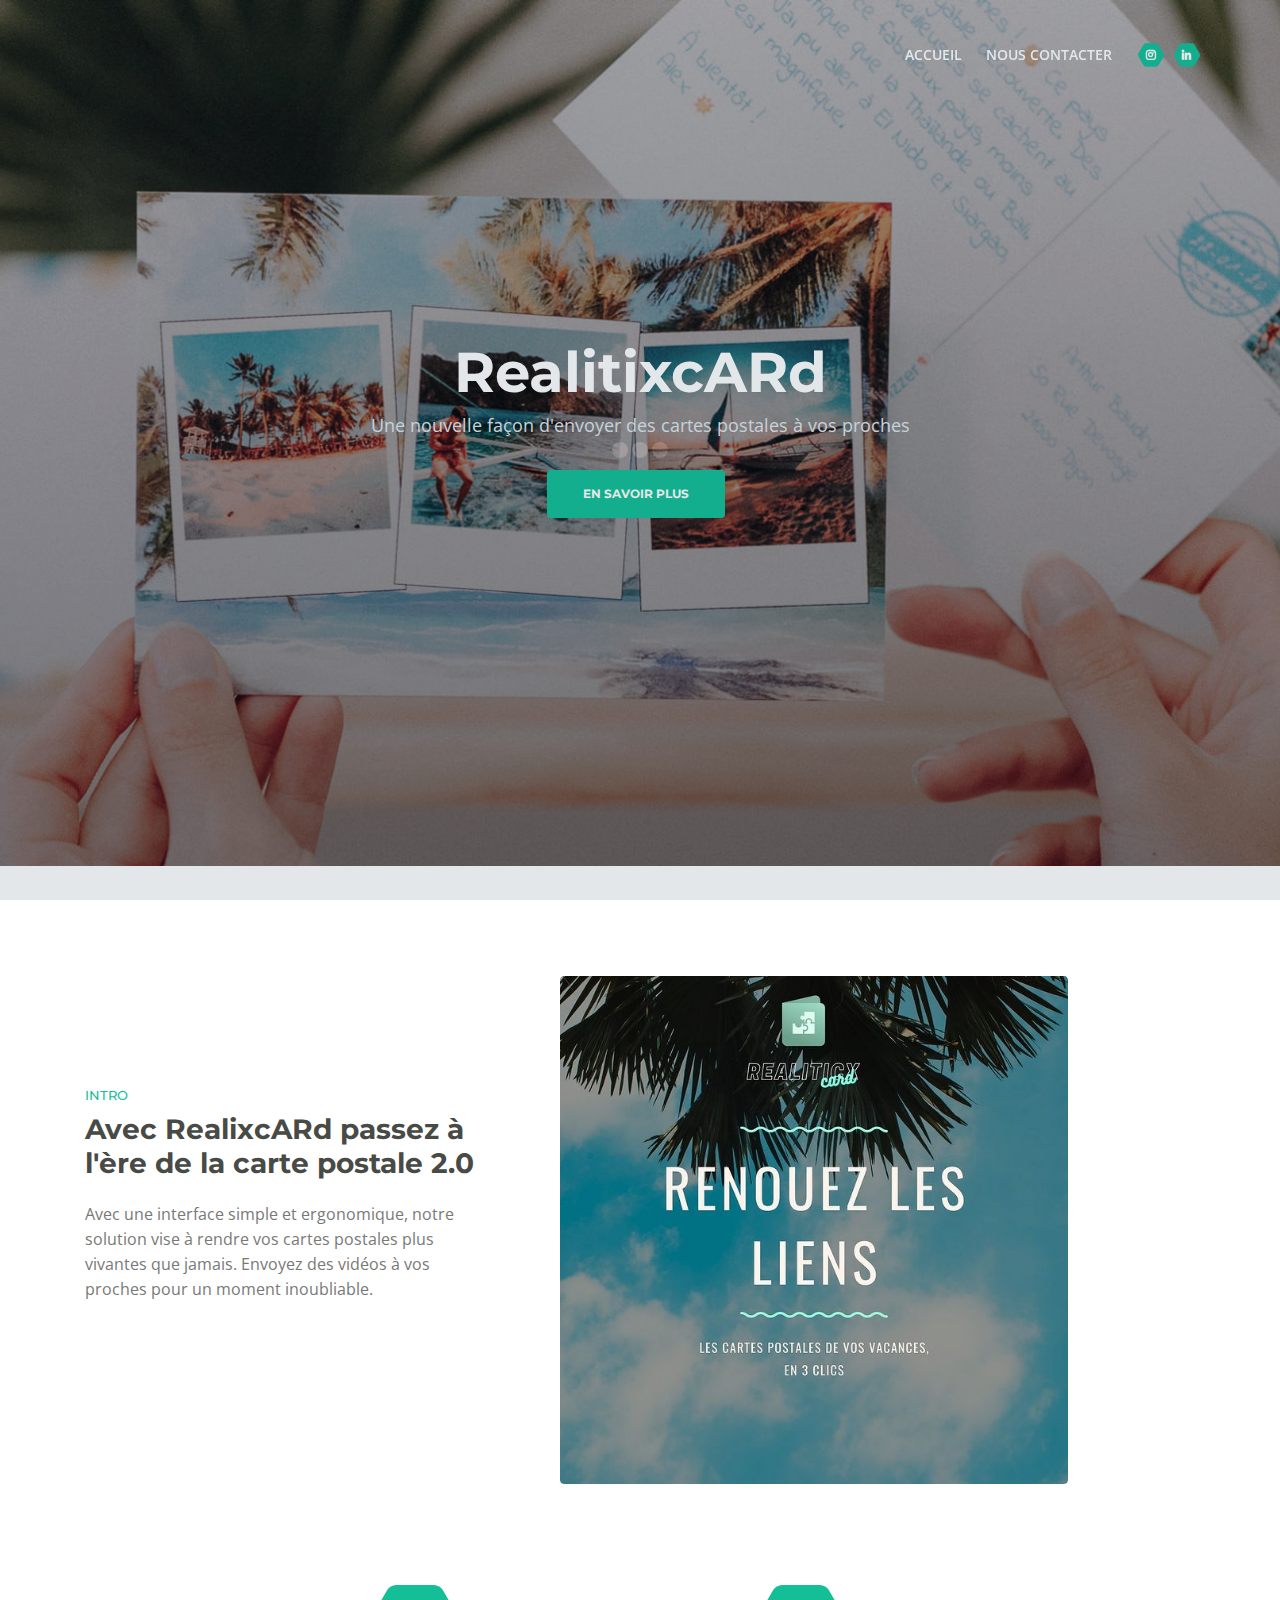
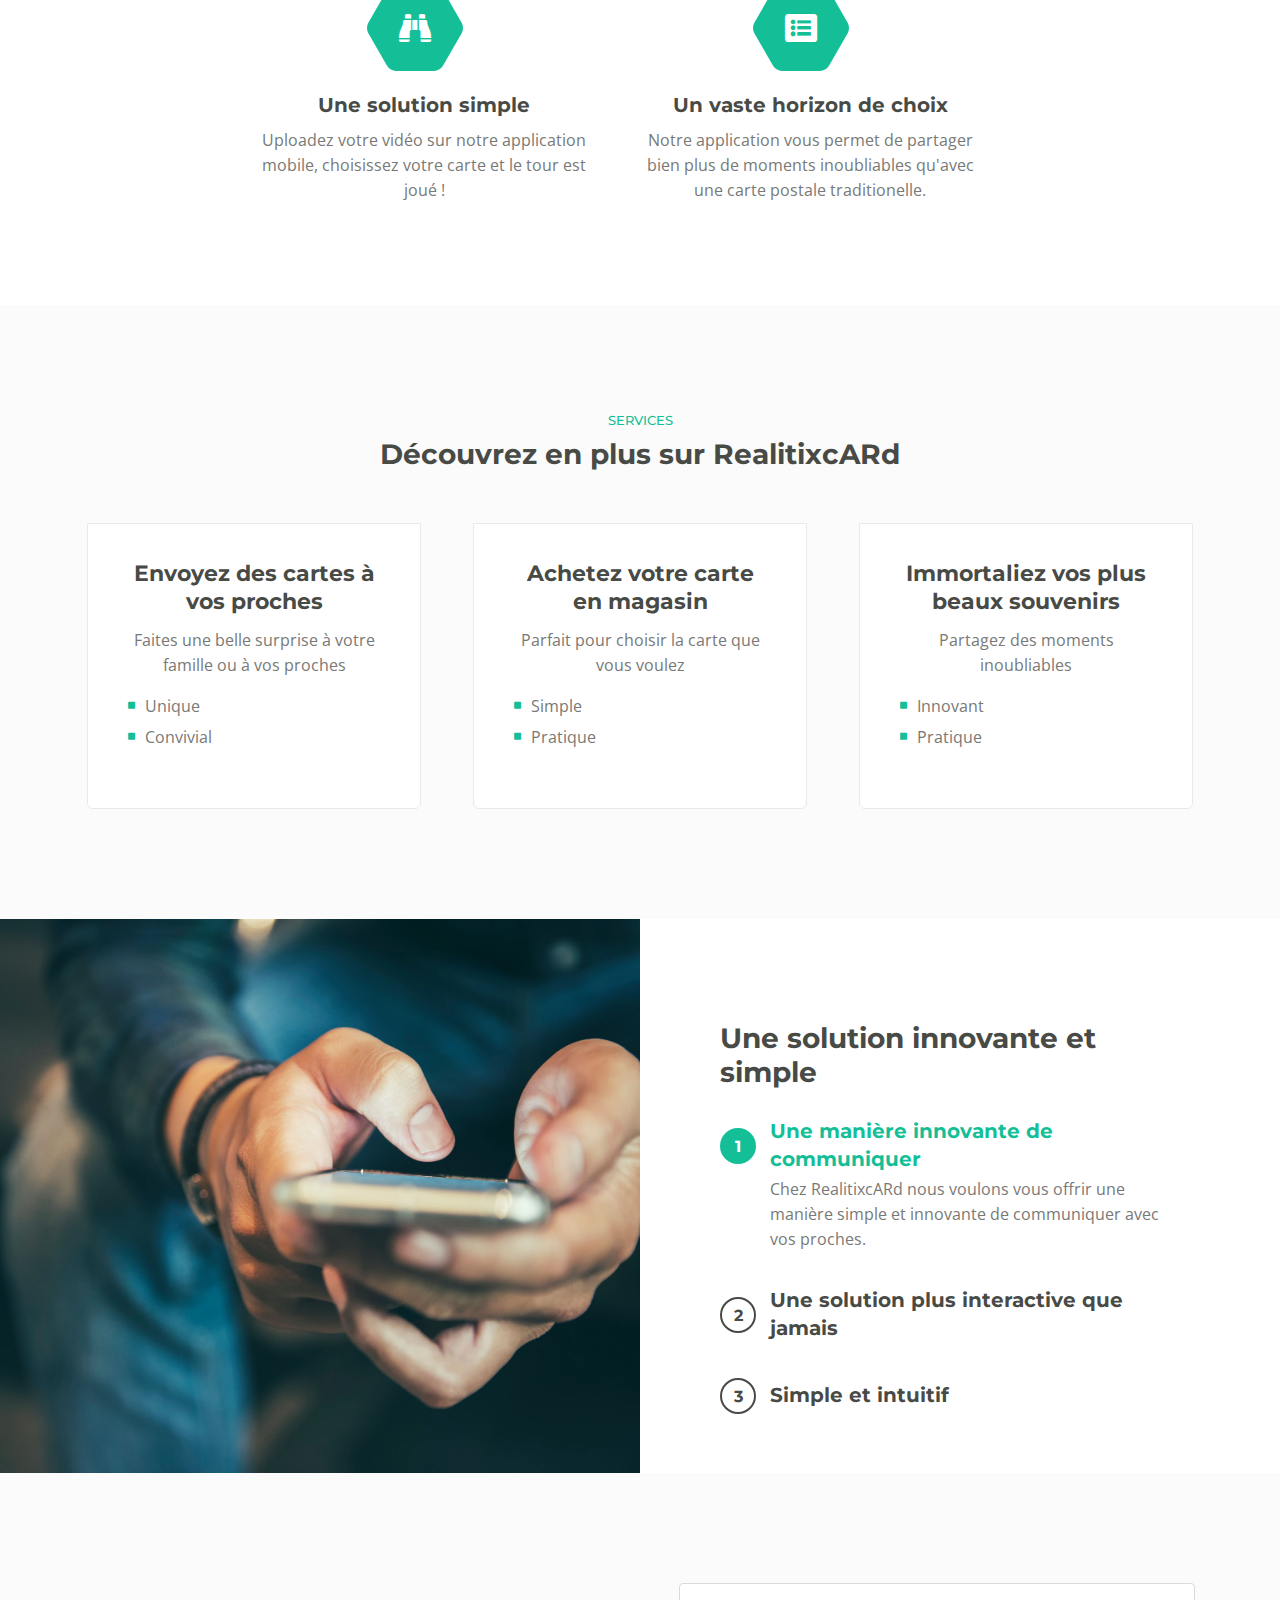
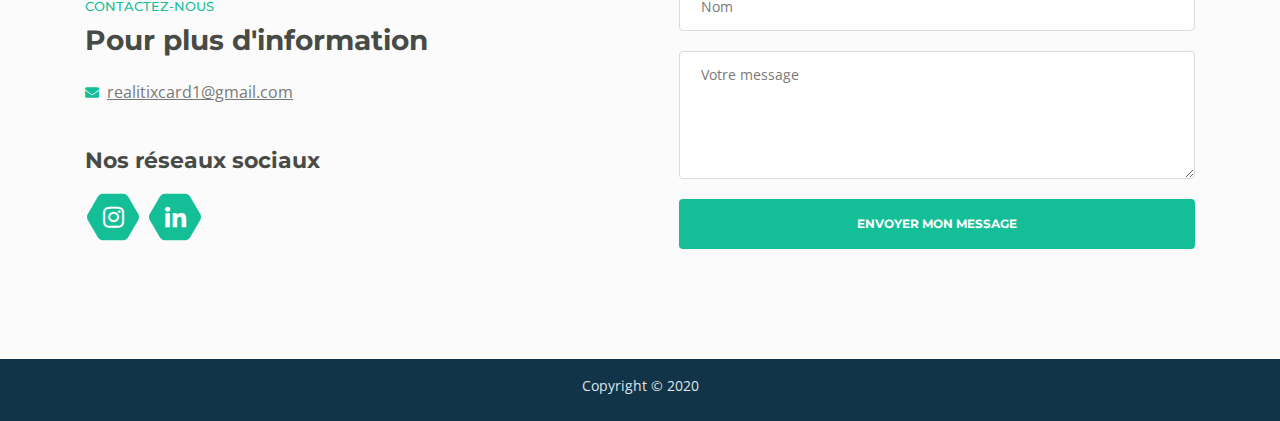
==== index.html @ 3ce449e4 "Clean code" ====
<!DOCTYPE html>
<html lang="en">
<head>
    <meta charset="utf-8">
    <meta name="viewport" content="width=device-width, initial-scale=1, shrink-to-fit=no">
    
    <!-- SEO Meta Tags -->
    <meta name="description" content="Aria is a business focused HTML landing page template built with Bootstrap to help you create lead generation websites for companies and their services.">
    <meta name="author" content="Inovatik">

    <!-- OG Meta Tags to improve the way the post looks when you share the page on LinkedIn, Facebook, Google+ -->
	<meta property="og:site_name" content="Realitixcard" /> <!-- website name -->
	<meta property="og:site" content="" /> <!-- website link -->
	<meta property="og:title" content="Landing Page Realitixcard"/> <!-- title shown in the actual shared post -->
	<meta property="og:description" content="Landing Page de l'application Realitixcard" /> <!-- description shown in the actual shared post -->
	<meta property="og:image" content="images/favicon.png" /> <!-- image link, make sure it's jpg -->
	<meta property="og:url" content="" /> <!-- where do you want your post to link to -->
	<meta property="og:type" content="article" />

    <!-- Website Title -->
    <title>Landing Page RealitixcARd</title>
    
    <!-- Styles -->
    <link href="https://fonts.googleapis.com/css?family=Montserrat:500,700&display=swap&subset=latin-ext" rel="stylesheet">
    <link href="https://fonts.googleapis.com/css?family=Open+Sans:400,400i,600&display=swap&subset=latin-ext" rel="stylesheet">
    <link href="css/bootstrap.css" rel="stylesheet">
    <link href="css/fontawesome-all.css" rel="stylesheet">
    <link href="css/swiper.css" rel="stylesheet">
	<link href="css/magnific-popup.css" rel="stylesheet">
	<link href="css/styles.css" rel="stylesheet">
	
	<!-- Favicon  -->
    <link rel="icon" href="images/favicon.png">
</head>
<body data-spy="scroll" data-target=".fixed-top">
    
    <!-- Preloader -->
	<div class="spinner-wrapper">
        <div class="spinner">
            <div class="bounce1"></div>
            <div class="bounce2"></div>
            <div class="bounce3"></div>
        </div>
    </div>
    <!-- end of preloader -->
    

    <!-- Navbar -->
    <nav class="navbar navbar-expand-md navbar-dark navbar-custom fixed-top">
        <!-- Text Logo - Use this if you don't have a graphic logo -->
        <!-- <a class="navbar-brand logo-text page-scroll" href="index.html">Aria</a> -->

        <!-- Image Logo -->
        <a class="navbar-brand logo-image" href="index.html"><img src="images/logo.svg" alt="alternative"></a>
        
        <!-- Mobile Menu Toggle Button -->
        <button class="navbar-toggler" type="button" data-toggle="collapse" data-target="#navbarsExampleDefault" aria-controls="navbarsExampleDefault" aria-expanded="false" aria-label="Toggle navigation">
            <span class="navbar-toggler-awesome fas fa-bars"></span>
            <span class="navbar-toggler-awesome fas fa-times"></span>
        </button>
        <!-- end of mobile menu toggle button -->

        <div class="collapse navbar-collapse" id="navbarsExampleDefault">
            <ul class="navbar-nav ml-auto">
                <li class="nav-item">
                    <a class="nav-link page-scroll" href="#header">ACCUEIL</a>
                </li>

                <!-- end of dropdown menu -->

                <li class="nav-item">
                    <a class="nav-link page-scroll" href="#contact">NOUS CONTACTER</a>
                </li>
            </ul>
            <span class="nav-item social-icons">
                <span class="fa-stack">
                            <a href="https://www.instagram.com/realitixcard2022/">
                                <span class="hexagon"></span>
                                <i class="fab fa-instagram fa-stack-1x"></i>
                            </a>
                        </span>
                        <span class="fa-stack">
                            <a href="https://www.linkedin.com/company/realitixcards/">
                                <span class="hexagon"></span>
                                <i class="fab fa-linkedin-in fa-stack-1x"></i>
                            </a>
                        </span>
            </span>
        </div>
    </nav> <!-- end of navbar -->
    <!-- end of navbar -->


    <!-- Header -->
    <header id="header" class="header">
        <div class="header-content">
            <div class="container">
                <div class="row">
                    <div class="col-lg-12">
                        <div class="text-container">
                            <h1>RealitixcARd <span id="js-rotating"></span></h1>
                            <p class="p-heading p-large">Une nouvelle façon d'envoyer des cartes postales à vos proches</p>
                            <a class="btn-solid-lg page-scroll" href="#intro">EN SAVOIR PLUS</a>
                        </div>
                    </div> <!-- end of col -->
                </div> <!-- end of row -->
            </div> <!-- end of container -->
        </div> <!-- end of header-content -->
    </header> <!-- end of header -->
    <!-- end of header -->


    <!-- Intro -->
    <div id="intro" class="basic-1">
        <div class="container">
            <div class="row">
                <div class="col-lg-5">
                    <div class="text-container" style="margin-top: 6.875rem;">
                        <div class="section-title">INTRO</div>
                        <h2>Avec RealixcARd passez à l'ère de la carte postale 2.0</h2>
                        <p>Avec une interface simple et ergonomique, notre solution vise à rendre vos cartes postales plus vivantes que jamais. Envoyez des vidéos à vos proches pour un moment inoubliable.</p>
                    </div> <!-- end of text-container -->
                </div> <!-- end of col -->
                <div class="col-lg-7">
                    <div class="image-container" style="width:80%">
                        <img class="img-fluid" src="images/intro-office.jpg"  alt="alternative">
                    </div> <!-- end of image-container -->
                </div> <!-- end of col -->
            </div> <!-- end of row -->
        </div> <!-- end of container -->
    </div> <!-- end of basic-1 -->
    <!-- end of intro -->


    <!-- Description -->
    <div class="cards-1">
        <div class="container">
            <div class="row">
                <div class="col-lg-12">
                    
                    <!-- Card -->
                    <div class="card">
                        <span class="fa-stack">
                            <span class="hexagon"></span>
                            <i class="fas fa-binoculars fa-stack-1x"></i>
                        </span>
                        <div class="card-body">
                            <h4 class="card-title">Une solution simple</h4>
                            <p>Uploadez votre vidéo sur notre application mobile, choisissez votre carte et le tour est joué !</p>
                        </div>
                    </div>
                    <!-- end of card -->

                    <!-- Card -->
                    <div class="card">
                        <span class="fa-stack">
                            <span class="hexagon"></span>
                            <i class="fas fa-list-alt fa-stack-1x"></i>
                        </span>
                        <div class="card-body">
                            <h4 class="card-title">Un vaste horizon de choix</h4>
                            <p>Notre application vous permet de partager bien plus de moments inoubliables qu'avec une carte postale traditionelle.</p>
                        </div>
                    </div>
                    <!-- end of card -->

                    <!-- Card -->
                  <!-- <div class="card">
                        <span class="fa-stack">
                            <span class="hexagon"></span>
                            <i class="fas fa-chart-pie fa-stack-1x"></i>
                        </span>
                        <div class="card-body">
                            <h4 class="card-title">Execution & Evaluation</h4>
                            <p>In this phase you will focus on executing the actions plan and evaluating the results after each marketing campaign</p>
                        </div>
                    </div> -->
                    <!-- end of card -->

                </div> <!-- end of col -->
            </div> <!-- end of row -->
        </div> <!-- end of container -->
    </div> <!-- end of cards-1 -->
    <!-- end of description -->


    <!-- Services -->
    <div id="services" class="cards-2">
        <div class="container">
            <div class="row">
                <div class="col-lg-12">
                    <div class="section-title">SERVICES</div>
                    <h2>Découvrez en plus sur RealitixcARd</h2>
                </div> <!-- end of col -->
            </div> <!-- end of row -->
            <div class="row">
                <div class="col-lg-12">
                    
                    <!-- Card -->
                    <div class="card">
                        <div class="card-image">
                            <!--<img class="img-fluid" src="images/services-1.jpg" alt="alternative">-->
                        </div>
                        <div class="card-body">
                            <h3 class="card-title">Envoyez des cartes à vos proches</h3>
                            <p>Faites une belle surprise à votre famille ou à vos proches</p>
                            <ul class="list-unstyled li-space-lg">
                                <li class="media">
                                    <i class="fas fa-square"></i>
                                    <div class="media-body">Unique</div>
                                </li>
                                <li class="media">
                                    <i class="fas fa-square"></i>
                                    <div class="media-body">Convivial</div>
                                </li>
                            </ul>
                        </div>

                    </div>
                    <!-- end of card -->

                    <!-- Card -->
                    <div class="card">
                        <div class="card-image">
                            <!--<img class="img-fluid" src="images/services-2.jpg" alt="alternative">-->
                        </div>
                        <div class="card-body">
                            <h3 class="card-title">Achetez votre carte en magasin</h3>
                            <p>Parfait pour choisir la carte que vous voulez</p>
                            <ul class="list-unstyled li-space-lg">
                                <li class="media">
                                    <i class="fas fa-square"></i>
                                    <div class="media-body">Simple</div>
                                </li>
                                <li class="media">
                                    <i class="fas fa-square"></i>
                                    <div class="media-body">Pratique</div>
                                </li>
                            </ul>
                        </div>

                    </div>
                    <!-- end of card -->
                     <!-- Card -->
                    <div class="card">
                        <div class="card-image">
                            <!--<img class="img-fluid" src="images/services-2.jpg" alt="alternative">-->
                        </div>
                        <div class="card-body">
                            <h3 class="card-title">Immortaliez vos plus beaux souvenirs</h3>
                            <p>Partagez des moments inoubliables</p>
                            <ul class="list-unstyled li-space-lg">
                                <li class="media">
                                    <i class="fas fa-square"></i>
                                    <div class="media-body">Innovant</div>
                                </li>
                                <li class="media">
                                    <i class="fas fa-square"></i>
                                    <div class="media-body">Pratique</div>
                                </li>
                            </ul>
                        </div>

                    </div>
                    <!-- end of card -->

                </div> <!-- end of col -->
            </div> <!-- end of row -->
        </div> <!-- end of container -->
    </div> <!-- end of cards-2 -->
    <!-- end of services -->
    

    <!-- Details 1 -->
	<div id="details" class="accordion">
		<div class="area-1">
		</div><!-- end of area-1 on same line and no space between comments to eliminate margin white space --><div class="area-2">
            
            <!-- Accordion -->
            <div class="accordion-container" id="accordionOne">
                <h2>Une solution innovante et simple</h2>
                <div class="item">
                    <div id="headingOne">
                        <span data-toggle="collapse" data-target="#collapseOne" aria-expanded="true" aria-controls="collapseOne" role="button">
                            <span class="circle-numbering">1</span><span class="accordion-title">Une manière innovante de communiquer</span>
                        </span>
                    </div>
                    <div id="collapseOne" class="collapse show" aria-labelledby="headingOne" data-parent="#accordionOne">
                        <div class="accordion-body">
                            Chez RealitixcARd nous voulons vous offrir une manière simple et innovante de communiquer avec vos proches.
                        </div>
                    </div>
                </div> <!-- end of item -->
            
                <div class="item">
                    <div id="headingTwo">
                        <span class="collapsed" data-toggle="collapse" data-target="#collapseTwo" aria-expanded="false" aria-controls="collapseTwo" role="button">
                            <span class="circle-numbering">2</span><span class="accordion-title">Une solution plus interactive que jamais</span>
                        </span>
                    </div>
                    <div id="collapseTwo" class="collapse" aria-labelledby="headingTwo" data-parent="#accordionOne">
                        <div class="accordion-body">
                            Grâce au format vidéo, nos carte vous permettent de personnaliser vos cartes postales d'une manière nouvelle et amusante.
                        </div>
                    </div>
                </div> <!-- end of item -->
            
                <div class="item">
                    <div id="headingThree">
                        <span class="collapsed" data-toggle="collapse" data-target="#collapseThree" aria-expanded="false" aria-controls="collapseThree" role="button">
                            <span class="circle-numbering">3</span><span class="accordion-title">Simple et intuitif</span>
                        </span>
                    </div>
                    <div id="collapseThree" class="collapse" aria-labelledby="headingThree" data-parent="#accordionOne">
                        <div class="accordion-body">
                            Choisissez votre carte, enregistrez votre vidéo et le tour est joué !
                        </div>
                    </div>
                </div> <!-- end of item -->
            </div> <!-- end of accordion-container -->
            <!-- end of accordion -->

		</div> <!-- end of area-2 -->
    </div> <!-- end of accordion -->
    <!-- end of details 1 -->


    

    <!-- Contact -->
    <div id="contact" class="form-2">
        <div class="container">
            <div class="row">
                <div class="col-lg-6">
                    <div class="text-container">
                        <div class="section-title">CONTACTEZ-NOUS</div>
                        <h2>Pour plus d'information</h2>

                        <ul class="list-unstyled li-space-lg">
                            <li><i class="fas fa-envelope"></i><a href="mailto:office@aria.com">realitixcard1@gmail.com</a></li>
                        </ul>
                        <h3>Nos réseaux sociaux</h3>
                        <span class="fa-stack">
                            <a href="https://www.instagram.com/realitixcard2022/">
                                <span class="hexagon"></span>
                                <i class="fab fa-instagram fa-stack-1x"></i>
                            </a>
                        </span>
                        <span class="fa-stack">
                            <a href="https://www.linkedin.com/company/realitixcards/">
                                <span class="hexagon"></span>
                                <i class="fab fa-linkedin-in fa-stack-1x"></i>
                            </a>
                        </span>

                    </div> <!-- end of text-container -->
                </div> <!-- end of col -->
                <div class="col-lg-6">
                    
                    <!-- Contact Form -->
                    <form>
                        <div class="form-group">
                            <input type="text" class="form-control-input" id="cname" required>
                            <label class="label-control" for="cname">Nom</label>
                            <div class="help-block with-errors"></div>
                        </div>
                        <div class="form-group">
                            <textarea class="form-control-textarea" id="cmessage" required></textarea>
                            <label class="label-control" for="cmessage">Votre message</label>
                            <div class="help-block with-errors"></div>
                        </div>
                        <div class="form-group">
                            <button type="submit" onclick="location.href=&quot;mailto:realitixcard1@gmail.com?subject=Message depuis la landing page&body=&quot;+document.getElementById(&quot;cmessage&quot;).value;" class="form-control-submit-button">ENVOYER MON MESSAGE</button>
                        </div>
                        <div class="form-message">
                            <div id="cmsgSubmit" class="h3 text-center hidden"></div>
                        </div>
                        
                    </form>
                    <!-- end of contact form -->

                </div> <!-- end of col -->
            </div> <!-- end of row -->
        </div> <!-- end of container -->
    </div> <!-- end of form-2 -->
    <!-- end of contact -->


    <!-- Copyright -->
    <div class="copyright">
        <div class="container">
            <div class="row">
                <div class="col-lg-12">
                    <p class="p-small">Copyright © 2020 </p>
                </div> <!-- end of col -->
            </div> <!-- enf of row -->
        </div> <!-- end of container -->
    </div> <!-- end of copyright --> 
    <!-- end of copyright -->
    
    	
    <!-- Scripts -->
    <script src="js/jquery.min.js"></script> <!-- jQuery for Bootstrap's JavaScript plugins -->
    <script src="js/popper.min.js"></script> <!-- Popper tooltip library for Bootstrap -->
    <script src="js/bootstrap.min.js"></script> <!-- Bootstrap framework -->
    <script src="js/jquery.easing.min.js"></script> <!-- jQuery Easing for smooth scrolling between anchors -->
    <script src="js/swiper.min.js"></script> <!-- Swiper for image and text sliders -->
    <script src="js/jquery.magnific-popup.js"></script> <!-- Magnific Popup for lightboxes -->
    <script src="js/morphext.min.js"></script> <!-- Morphtext rotating text in the header -->
    <script src="js/isotope.pkgd.min.js"></script> <!-- Isotope for filter -->
    <script src="js/validator.min.js"></script> <!-- Validator.js - Bootstrap plugin that validates forms -->
    <script src="js/scripts.js"></script> <!-- Custom scripts -->
</body>
</html>
---- css/styles.css ----
/* Template: Aria - Business HTML Landing Page Template
   Author: Inovatik
   Created: Jul 2019
   Description: Master CSS file
*/

/*****************************************
Table Of Contents:

01. General Styles
02. Preloader
03. Navigation
04. Header
05. Intro
06. Description
07. Services
08. Details 1
09. Details 2
10. Testimonials
11. Call Me
12. Projects
13. Project Lightboxes
14. Team
15. About
16. Contact
17. Footer
18. Copyright
19. Back To Top Button
20. Extra Pages
21. Media Queries
******************************************/

/*****************************************
Colors:

- Backgrounds - light gray #fbfbfb
- Background - dark blue #153e52
- Backgrounds navbar, footer - dark gray #113448
- Buttons, bullets, icons - green #14bf98
- Headings text - black #484a46
- Body text - gray #787976
- Body text - light gray #dfe5ec
******************************************/


/******************************/
/*     01. General Styles     */
/******************************/
body,
html {
    width: 100%;
	height: 100%;
}

body, p {
	color: #787976; 
	font: 400 1rem/1.5625rem "Open Sans", sans-serif;
}

.p-large {
	font: 400 1.125rem/1.625rem "Open Sans", sans-serif;
}

.p-small {
	font: 400 0.875rem/1.375rem "Open Sans", sans-serif;
}

.p-heading {
	margin-bottom: 3.5rem;
	text-align: center;
}

.li-space-lg li {
	margin-bottom: 0.375rem;
}

.indent {
	padding-left: 1.25rem;
}

h1 {
	color: #484a46;
	font: 700 2.5rem/3rem "Montserrat", sans-serif;
}

h2 {
	color: #484a46;
	font: 700 1.75rem/2.125rem "Montserrat", sans-serif;
}

h3 {
	color: #484a46;
	font: 700 1.375rem/1.75rem "Montserrat", sans-serif;
}

h4 {
	color: #484a46;
	font: 700 1.25rem/1.625rem "Montserrat", sans-serif;
}

h5 {
	color: #484a46;
	font: 700 1.125rem/1.5rem "Montserrat", sans-serif;
}

h6 {
	color: #484a46;
	font: 700 1rem/1.375rem "Montserrat", sans-serif;
}

a {
	color: #787976;
	text-decoration: underline;
}

a:hover {
	color: #787976;
	text-decoration: underline;
}

a.green {
	color: #14bf98;
}

a.white,
.white {
	color: #dfe5ec;
}

.testimonial-text {
	font-style: italic;
}

.testimonial-author {
	font: 700 1rem/1.375rem "Montserrat", sans-serif;
}

strong {
	color: #484a46;
}

.section-title {
	color: #14bf98;
	font: 500 0.8125rem/1.125rem "Montserrat", sans-serif;
}

.btn-solid-reg {
	display: inline-block;
	padding: 1.1875rem 1.875rem 1.1875rem 1.875rem;
	border: 0.125rem solid #14bf98;
	border-radius: 0.25rem;
	background-color: #14bf98;
	color: #fff;
	font: 700 0.75rem/0 "Montserrat", sans-serif;
	text-decoration: none;
	transition: all 0.2s;
}

.btn-solid-reg:hover {
	background-color: transparent;
	color: #14bf98;
	text-decoration: none;
}

.btn-solid-lg {
	display: inline-block;
	padding: 1.375rem 2.125rem 1.375rem 2.125rem;
	border: 0.125rem solid #14bf98;
	border-radius: 0.25rem;
	background-color: #14bf98;
	color: #fff;
	font: 700 0.75rem/0 "Montserrat", sans-serif;
	text-decoration: none;
	transition: all 0.2s;
}


.btn-solid-lg:hover {
	background-color: transparent;
	color: #14bf98;
	text-decoration: none;
}

.btn-outline-reg {
	display: inline-block;
	padding: 1.1875rem 1.875rem 1.1875rem 1.875rem;
	border: 0.125rem solid #787976;
	border-radius: 0.25rem;
	background-color: transparent;
	color: #787976;
	font: 700 0.75rem/0 "Montserrat", sans-serif;
	text-decoration: none;
	transition: all 0.2s;
}

.btn-outline-reg:hover {
	background-color: #787976;
	color: #fff;
	text-decoration: none;
}

.btn-outline-lg {
	display: inline-block;
	padding: 1.375rem 2.125rem 1.375rem 2.125rem;
	border: 0.125rem solid #787976;
	border-radius: 0.25rem;
	background-color: transparent;
	color: #787976;
	font: 700 0.75rem/0 "Montserrat", sans-serif;
	text-decoration: none;
	transition: all 0.2s;
}

.btn-outline-lg:hover {
	background-color: #787976;
	color: #fff;
	text-decoration: none;
}

.btn-outline-sm {
	display: inline-block;
	padding: 1rem 1.625rem 0.9375rem 1.625rem;
	border: 0.125rem solid #787976;
	border-radius: 0.25rem;
	background-color: transparent;
	color: #787976;
	font: 700 0.75rem/0 "Montserrat", sans-serif;
	text-decoration: none;
	transition: all 0.2s;
}

.btn-outline-sm:hover {
	background-color: #787976;
	color: #fff;
	text-decoration: none;
}

.form-group {
	position: relative;
	margin-bottom: 1.25rem;
}

.form-group.has-error.has-danger {
	margin-bottom: 0.625rem;
}

.form-group.has-error.has-danger .help-block.with-errors ul {
	margin-top: 0.375rem;
}

.label-control {
	position: absolute;
	top: 0.8125rem;
	left: 1.375rem;
	color: #787976;
	opacity: 1;
	font: 400 0.875rem/1.375rem "Open Sans", sans-serif;
	cursor: text;
	transition: all 0.2s ease;
}

/* IE10+ hack to solve lower label text position compared to the rest of the browsers */
@media screen and (-ms-high-contrast: active), screen and (-ms-high-contrast: none) {  
	.label-control {
		top: 0.9375rem;
	}
}

.form-control-input:focus + .label-control,
.form-control-input.notEmpty + .label-control,
.form-control-textarea:focus + .label-control,
.form-control-textarea.notEmpty + .label-control {
	top: 0.125rem;
	opacity: 1;
	font-size: 0.75rem;
	font-weight: 500;
}

.form-control-input,
.form-control-select {
	display: block; /* needed for proper display of the label in Firefox, IE, Edge */
	width: 100%;
	padding-top: 1.25rem;
	padding-bottom: 0.25rem;
	padding-left: 1.3125rem;
	border: 1px solid #dadada;
	border-radius: 0.25rem;
	background-color: #fff;
	color: #787976;
	font: 400 0.875rem/1.375rem "Open Sans", sans-serif;
	transition: all 0.2s;
	-webkit-appearance: none; /* removes inner shadow on form inputs on ios safari */
}

.form-control-select {
	padding-top: 0.5rem;
	padding-bottom: 0.5rem;
	height: 3rem;
}

/* IE10+ hack to solve lower label text position compared to the rest of the browsers */
@media screen and (-ms-high-contrast: active), screen and (-ms-high-contrast: none) {  
	.form-control-input {
		padding-top: 1.25rem;
		padding-bottom: 0.75rem;
		line-height: 1.75rem;
	}

	.form-control-select {
		padding-top: 0.875rem;
		padding-bottom: 0.75rem;
		height: 3.125rem;
		line-height: 2.125rem;
	}
}

select {
    /* you should keep these first rules in place to maintain cross-browser behavior */
    -webkit-appearance: none;
	-moz-appearance: none;
	-ms-appearance: none;
    -o-appearance: none;
    appearance: none;
    background-image: url('../images/down-arrow.png');
    background-position: 96% 50%;
    background-repeat: no-repeat;
    outline: none;
}

select::-ms-expand {
    display: none; /* removes the ugly default down arrow on select form field in IE11 */
}

.form-control-textarea {
	display: block; /* used to eliminate a bottom gap difference between Chrome and IE/FF */
	width: 100%;
	height: 8rem; /* used instead of html rows to normalize height between Chrome and IE/FF */
	padding-top: 1.25rem;
	padding-left: 1.3125rem;
	border: 1px solid #dadada;
	border-radius: 0.25rem;
	background-color: #fff;
	color: #787976;
	font: 400 1rem/1.5625rem "Open Sans", sans-serif;
	transition: all 0.2s;
}

.form-control-input:focus,
.form-control-select:focus,
.form-control-textarea:focus {
	border: 1px solid #a1a1a1;
	outline: none; /* Removes blue border on focus */
}

.form-control-input:hover,
.form-control-select:hover,
.form-control-textarea:hover {
	border: 1px solid #a1a1a1;
}

.checkbox {
	font: 400 0.875rem/1.375rem "Open Sans", sans-serif;
}

input[type='checkbox'] {
	vertical-align: -15%;
	margin-right: 0.375rem;
}

/* IE10+ hack to raise checkbox field position compared to the rest of the browsers */
@media screen and (-ms-high-contrast: active), screen and (-ms-high-contrast: none) {  
	input[type='checkbox'] {
		vertical-align: -9%;
	}
}

.form-control-submit-button {
	display: inline-block;
	width: 100%;
	height: 3.125rem;
	border: 0.125rem solid #14bf98;
	border-radius: 0.25rem;
	background-color: #14bf98;
	color: #fff;
	font: 700 0.75rem/1.75rem "Montserrat", sans-serif;
	cursor: pointer;
	transition: all 0.2s;
}

.form-control-submit-button:hover {
	background-color: transparent;
	color: #14bf98;
}

/* Form Success And Error Message Formatting */
#lmsgSubmit.h3.text-center.tada.animated,
#cmsgSubmit.h3.text-center.tada.animated,
#pmsgSubmit.h3.text-center.tada.animated,
#lmsgSubmit.h3.text-center,
#cmsgSubmit.h3.text-center,
#pmsgSubmit.h3.text-center {
	display: block;
	margin-bottom: 0;
	color: #b93636;
	font: 400 1.125rem/1rem "Open Sans", sans-serif;
}

.help-block.with-errors .list-unstyled {
	color: #787976;
	font-size: 0.75rem;
	line-height: 1.125rem;
	text-align: left;
}

.help-block.with-errors ul {
	margin-bottom: 0;
}
/* end of form success and error message formatting */

/* Form Success And Error Message Animation - Animate.css */
@-webkit-keyframes tada {
	from {
		-webkit-transform: scale3d(1, 1, 1);
		-ms-transform: scale3d(1, 1, 1);
		transform: scale3d(1, 1, 1);
	}
	10%, 20% {
		-webkit-transform: scale3d(.9, .9, .9) rotate3d(0, 0, 1, -3deg);
		-ms-transform: scale3d(.9, .9, .9) rotate3d(0, 0, 1, -3deg);
		transform: scale3d(.9, .9, .9) rotate3d(0, 0, 1, -3deg);
	}
	30%, 50%, 70%, 90% {
		-webkit-transform: scale3d(1.1, 1.1, 1.1) rotate3d(0, 0, 1, 3deg);
		-ms-transform: scale3d(1.1, 1.1, 1.1) rotate3d(0, 0, 1, 3deg);
		transform: scale3d(1.1, 1.1, 1.1) rotate3d(0, 0, 1, 3deg);
	}
	40%, 60%, 80% {
		-webkit-transform: scale3d(1.1, 1.1, 1.1) rotate3d(0, 0, 1, -3deg);
		-ms-transform: scale3d(1.1, 1.1, 1.1) rotate3d(0, 0, 1, -3deg);
		transform: scale3d(1.1, 1.1, 1.1) rotate3d(0, 0, 1, -3deg);
	}
	to {
		-webkit-transform: scale3d(1, 1, 1);
		-ms-transform: scale3d(1, 1, 1);
		transform: scale3d(1, 1, 1);
	}
}

@keyframes tada {
	from {
		-webkit-transform: scale3d(1, 1, 1);
		-ms-transform: scale3d(1, 1, 1);
		transform: scale3d(1, 1, 1);
	}
	10%, 20% {
		-webkit-transform: scale3d(.9, .9, .9) rotate3d(0, 0, 1, -3deg);
		-ms-transform: scale3d(.9, .9, .9) rotate3d(0, 0, 1, -3deg);
		transform: scale3d(.9, .9, .9) rotate3d(0, 0, 1, -3deg);
	}
	30%, 50%, 70%, 90% {
		-webkit-transform: scale3d(1.1, 1.1, 1.1) rotate3d(0, 0, 1, 3deg);
		-ms-transform: scale3d(1.1, 1.1, 1.1) rotate3d(0, 0, 1, 3deg);
		transform: scale3d(1.1, 1.1, 1.1) rotate3d(0, 0, 1, 3deg);
	}
	40%, 60%, 80% {
		-webkit-transform: scale3d(1.1, 1.1, 1.1) rotate3d(0, 0, 1, -3deg);
		-ms-transform: scale3d(1.1, 1.1, 1.1) rotate3d(0, 0, 1, -3deg);
		transform: scale3d(1.1, 1.1, 1.1) rotate3d(0, 0, 1, -3deg);
	}
	to {
		-webkit-transform: scale3d(1, 1, 1);
		-ms-transform: scale3d(1, 1, 1);
		transform: scale3d(1, 1, 1);
	}
}

.tada {
	-webkit-animation-name: tada;
	animation-name: tada;
}

.animated {
	-webkit-animation-duration: 1s;
	animation-duration: 1s;
	-webkit-animation-fill-mode: both;
	animation-fill-mode: both;
}
/* end of form success and error message animation - Animate.css */

/* Fade-move Animation For Lightbox - Magnific Popup */
/* at start */
.my-mfp-slide-bottom .zoom-anim-dialog {
	opacity: 0;
	transition: all 0.2s ease-out;
	-webkit-transform: translateY(-1.25rem) perspective(37.5rem) rotateX(10deg);
	-ms-transform: translateY(-1.25rem) perspective(37.5rem) rotateX(10deg);
	transform: translateY(-1.25rem) perspective(37.5rem) rotateX(10deg);
}

/* animate in */
.my-mfp-slide-bottom.mfp-ready .zoom-anim-dialog {
	opacity: 1;
	-webkit-transform: translateY(0) perspective(37.5rem) rotateX(0); 
	-ms-transform: translateY(0) perspective(37.5rem) rotateX(0); 
	transform: translateY(0) perspective(37.5rem) rotateX(0); 
}

/* animate out */
.my-mfp-slide-bottom.mfp-removing .zoom-anim-dialog {
	opacity: 0;
	-webkit-transform: translateY(-0.625rem) perspective(37.5rem) rotateX(10deg); 
	-ms-transform: translateY(-0.625rem) perspective(37.5rem) rotateX(10deg); 
	transform: translateY(-0.625rem) perspective(37.5rem) rotateX(10deg); 
}

/* dark overlay, start state */
.my-mfp-slide-bottom.mfp-bg {
	opacity: 0;
	transition: opacity 0.2s ease-out;
}

/* animate in */
.my-mfp-slide-bottom.mfp-ready.mfp-bg {
	opacity: 0.8;
}
/* animate out */
.my-mfp-slide-bottom.mfp-removing.mfp-bg {
	opacity: 0;
}
/* end of fade-move animation for lightbox - magnific popup */

/* Fade Animation For Image Slider - Magnific Popup */
@-webkit-keyframes fadeIn {
	from {
		opacity: 0;
	}
	to {
		opacity: 1;
	}
}

@keyframes fadeIn {
	from {
		opacity: 0;
	}
	to {
		opacity: 1;
	}
}

.fadeIn {
	-webkit-animation: fadeIn 0.6s;
	animation: fadeIn 0.6s;
}

@-webkit-keyframes fadeOut {
	from {
		opacity: 1;
	}
	to {
		opacity: 0;
	}
}

@keyframes fadeOut {
	from {
		opacity: 1;
	}
	to {
		opacity: 0;
	}
}

.fadeOut {
	-webkit-animation: fadeOut 0.8s;
	animation: fadeOut 0.8s;
}
/* end of fade animation for image slider - magnific popup */


/*************************/
/*     02. Preloader     */
/*************************/
.spinner-wrapper {
	position: fixed;
	z-index: 999999;
	top: 0;
	right: 0;
	bottom: 0;
	left: 0;
	background: #113448;
}

.spinner {
	position: absolute;
	top: 50%; /* centers the loading animation vertically one the screen */
	left: 50%; /* centers the loading animation horizontally one the screen */
	width: 3.75rem;
	height: 1.25rem;
	margin: -0.625rem 0 0 -1.875rem; /* is width and height divided by two */ 
	text-align: center;
}

.spinner > div {
	display: inline-block;
	width: 1rem;
	height: 1rem;
	border-radius: 100%;
	background-color: #fff;
	-webkit-animation: sk-bouncedelay 1.4s infinite ease-in-out both;
	animation: sk-bouncedelay 1.4s infinite ease-in-out both;
}

.spinner .bounce1 {
	-webkit-animation-delay: -0.32s;
	animation-delay: -0.32s;
}

.spinner .bounce2 {
	-webkit-animation-delay: -0.16s;
	animation-delay: -0.16s;
}

@-webkit-keyframes sk-bouncedelay {
	0%, 80%, 100% { -webkit-transform: scale(0); }
	40% { -webkit-transform: scale(1.0); }
}

@keyframes sk-bouncedelay {
	0%, 80%, 100% { 
		-webkit-transform: scale(0);
		-ms-transform: scale(0);
		transform: scale(0);
	} 40% { 
		-webkit-transform: scale(1.0);
		-ms-transform: scale(1.0);
		transform: scale(1.0);
	}
}


/**************************/
/*     03. Navigation     */
/**************************/
.navbar-custom {
	padding-top: 0.375rem;
	padding-bottom: 0.375rem;
	background-color: #113448;
	box-shadow: 0 0.0625rem 0.375rem 0 rgba(0, 0, 0, 0.1);
	font: 600 0.875rem/0.875rem "Open Sans", sans-serif;
	transition: all 0.2s;
}

.navbar-custom .navbar-brand {
	font-size: 0;
}

.navbar-custom .navbar-brand.logo-image img {
    width: 7.0625rem;
	height: 2rem;
	-webkit-backface-visibility: hidden;
}

.navbar-custom .navbar-brand.logo-text {
	margin-top: 0.25rem;
	margin-bottom: 0.25rem;
	font: 700 2.25rem/1.5rem "Montserrat", sans-serif;
	color: #fff;
	text-decoration: none;
}

.navbar-custom .navbar-nav {
	margin-top: 0.75rem;
	margin-bottom: 0.5rem;
}

.navbar-custom .nav-item .nav-link {
	padding: 0.625rem 0.75rem 0.625rem 0.75rem;
	color: #fff;
	text-decoration: none;
	transition: all 0.2s ease;
}

.navbar-custom .nav-item .nav-link:hover,
.navbar-custom .nav-item .nav-link.active {
}

/* Dropdown Menu */
.navbar-custom .dropdown:hover > .dropdown-menu {
	display: block; /* this makes the dropdown menu stay open while hovering it */
	min-width: auto;
	animation: fadeDropdown 0.2s; /* required for the fade animation */
}

@keyframes fadeDropdown {
    0% {
        opacity: 0;
    }

    100% {
        opacity: 1;
    }
}

.navbar-custom .dropdown-toggle:focus { /* removes dropdown outline on focus  */
	outline: 0;
}

.navbar-custom .dropdown-menu {
	margin-top: 0;
	border: none;
	border-radius: 0.25rem;
	background-color: #113448;
}

.navbar-custom .dropdown-item {
	color: #fff;
	text-decoration: none;
}

.navbar-custom .dropdown-item:hover {
	background-color: #113448;
}

.navbar-custom .dropdown-item .item-text {
	font: 600 0.875rem/0.875rem "Open Sans", sans-serif;
}

.navbar-custom .dropdown-item:hover .item-text {
	color: #14bf98;
}

.navbar-custom .dropdown-items-divide-hr {
	width: 100%;
	height: 1px;
	margin: 0.75rem auto 0.75rem auto;
	border: none;
	background-color: #b5bcc4;
	opacity: 0.2;
}
/* end of dropdown menu */

.navbar-custom .social-icons {
	display: none;
}

.navbar-custom .navbar-toggler {
	border: none;
	color: #fff;
	font-size: 2rem;
}

.navbar-custom button[aria-expanded='false'] .navbar-toggler-awesome.fas.fa-times{
	display: none;
}

.navbar-custom button[aria-expanded='false'] .navbar-toggler-awesome.fas.fa-bars{
	display: inline-block;
}

.navbar-custom button[aria-expanded='true'] .navbar-toggler-awesome.fas.fa-bars{
	display: none;
}

.navbar-custom button[aria-expanded='true'] .navbar-toggler-awesome.fas.fa-times{
	display: inline-block;
	margin-right: 0.125rem;
}


/*********************/
/*    04. Header     */
/*********************/
.header {
	background: linear-gradient(rgba(0, 0, 0, 0.3), rgba(0, 0, 0, 0.5)), url('../images/header-background.jpg') center center no-repeat;
	background-size: cover;
}

.header .header-content {
	padding-top: 8rem;
	padding-bottom: 2.125rem;
	text-align: center;
}

.header .text-container {
	margin-bottom: 3rem;
}

.header h1 {
	margin-bottom: 0.5rem;
	color: #fff;
}

.header .p-large {
	margin-bottom: 2rem;
	color: #dfe5ec;
}

.header .btn-solid-lg {
	margin-right: 0.5rem;
	margin-bottom: 1.25rem;
}


/*********************/
/*     05. Intro     */
/*********************/
.basic-1 {
	padding-top: 6.5rem;
	padding-bottom: 3rem;
}

.basic-1 .text-container {
	margin-bottom: 3rem;
}

.basic-1 .section-title {
	margin-bottom: 0.5rem;
}

.basic-1 h2 {
	margin-bottom: 1.375rem;
}

.basic-1 .testimonial-author {
	color: #484a46;
}

/* Hover Animation */
.basic-1 .image-container {
	overflow: hidden;
	border-radius: 0.25rem;
}

.basic-1 .image-container img {
	margin: 0;
	border-radius: 0.25rem;
	transition: all 0.3s;
}

.basic-1 .image-container:hover img {
	-moz-transform: scale(1.15);
	-webkit-transform: scale(1.15);
	transform: scale(1.15);
} 
/* end of hover animation */


/***************************/
/*     06. Description     */
/***************************/
.cards-1 {
    text-align: center;
	padding-top: 3rem;
	padding-bottom: 2.875rem;
}

.cards-1 .card {
    text-align: center;
	margin-bottom: 2.5rem;
	border: none;
	text-align: center;
}

.cards-1 .fa-stack {
    
	width: 6rem;
	height: 6rem;
	margin-right: auto;
	margin-bottom: 1rem;
    margin-left: 33%;
	line-height: 6rem;
}

.cards-1 .fa-stack .hexagon {
	position: absolute;
	width: 6rem;
	height: 6rem;
	background: url('../images/hexagon-green.svg') center center no-repeat;
	background-size: 6rem 6rem;
}

.cards-1 .fa-stack-1x {
	color: #fff;
	font-size: 2rem;
}

.cards-1 .card-body {
    text-align: center;
	padding: 0;
}

.cards-1 .card-title {
	margin-bottom: 0.625rem;
}


/************************/
/*     07. Services     */
/************************/
.cards-2 {
    text-align: center;
    padding-top: 6.625rem;	
	padding-bottom: 1.25rem;	
	background-color: #fbfbfb;
}

.cards-2 .section-title {
	margin-bottom: 0.5rem;
	text-align: center;
}

.cards-2 h2 {
	margin-bottom: 3.25rem;
	text-align: center;
}

.cards-2 .card {
	margin-bottom: 5.625rem;
	border: none;
	background-color: transparent;
}

.cards-2 .card-image img {
	border-top-left-radius: 0.375rem;
	border-top-right-radius: 0.375rem;
}

.cards-2 .card-body {
	padding: 2.25rem 2rem 2.125rem 2rem;
	border: 1px solid #ebe8e8;
	border-bottom-left-radius: 0.375rem;
	border-bottom-right-radius: 0.375rem;
	background-color: #fff;
}

.cards-2 h3 {
	margin-bottom: 0.75rem;
	text-align: center;
}

.cards-2 .list-unstyled {
    text-align: left;
	margin-bottom: 1.5rem;
}

.cards-2 .list-unstyled .fas {
	color: #14bf98;
	font-size: 0.5rem;
	line-height: 1.375rem;
}

.cards-2 .list-unstyled .media-body {
	margin-left: 0.625rem;
}

.cards-2 .price {
	margin-bottom: 0.25rem;
	color: #484a46;
	font: 700 1rem/1.5rem "Montserrat", sans-serif;
	text-align: center;
}

.cards-2 .price span {
	color: #14bf98;
}

.cards-2 .button-container {
	margin-top: -1.375rem;
	text-align: center;
}

.cards-2 .btn-solid-reg:hover {
	background-color: #fff;
}


/*************************/
/*     08. Details 1     */
/*************************/
.accordion .area-1 {
	height: 27rem;
	background: url('../images/details-1-background.jpg') center center no-repeat;
	background-size: cover;
}

.accordion .accordion-container {
	max-width: 90%;
	margin-right: auto;
	margin-left: auto;
	padding-top: 6.375rem;
	padding-bottom: 1.5rem;
}

.accordion h2 {
	margin-bottom: 1.625rem;
}

.accordion .item {
	margin-bottom: 2rem;
}

.accordion h4 {
	margin-bottom: 0;
}

.accordion span[aria-expanded="true"] .circle-numbering,
.accordion span[aria-expanded="false"] .circle-numbering {
	display: inline-block;
	width: 2.25rem;
	height: 2.25rem;
	margin-right: 0.875rem;
	border: 0.125rem solid #14bf98;
	border-radius: 50%;
	background-color: #14bf98;
	color: #fff;
	font: 700 1rem/2.125rem "Montserrat", sans-serif;
	text-align: center;
	vertical-align: middle;
	cursor: pointer;
	transition: all 0.2s ease;
}

.accordion span[aria-expanded="false"] .circle-numbering {
	border: 0.125rem solid #484a46;
	background-color: transparent;
	color: #484a46;
}

.accordion .item:hover span[aria-expanded="false"] .circle-numbering {
	border: 0.125rem solid #14bf98;
	color: #14bf98;
}

.accordion .accordion-title {
	display: inline-block;
	width: 70%;
	margin-top: 0.125rem;
	margin-bottom: 0.25rem;
	color: #484a46;
	font: 700 1.25rem/1.75rem "Montserrat", sans-serif;
	vertical-align: middle;
	cursor: pointer;
	transition: all 0.2s ease;
}

.accordion .item:hover .accordion-title {
	color: #14bf98;
}

.accordion span[aria-expanded="true"] .accordion-title {
	color: #14bf98;
}

.accordion .accordion-body {
	margin-left: 3.125rem;
}


/*************************/
/*     09. Details 2     */
/*************************/
.tabs .tabs-container {
	max-width: 90%;
	margin-right: auto;
	margin-left: auto;
	padding-top: 2rem;
	padding-bottom: 5.75rem;
}

.tabs .nav-tabs {
	justify-content: center;
	margin-bottom: 1.125rem;
	border-bottom: none;
}

.tabs .nav-link {
	margin-right: 1.625rem;
	margin-bottom: 0.875rem;
	padding: 0;
	border: none;
	border-radius: 0.25rem;
	color: #c1cace;
	font: 700 1.375rem/1.375rem "Montserrat", sans-serif;
	text-decoration: none;
	transition: all 0.2s ease;
}

.tabs .nav-link:hover,
.tabs .nav-link.active {
	color: #14bf98;
}

.tabs .nav-link .fas {
	margin-right: 0.125rem;
	font-size: 0.875rem;
	vertical-align: 20%;
}

.tabs #tab-1 .progress-container {
	margin-top: 1.5rem;
}

.tabs #tab-1 .progress-container .title {
	margin-bottom: 0.25rem;
	color: #484a46;
	font: 600 0.875rem/1.25rem "Open Sans", sans-serif;
}

.tabs #tab-1 .progress {
	height: 1.375rem;
	margin-bottom: 1.125rem;
	border-radius: 0.125rem;
	background-color: #f9fafc;
}

.tabs #tab-1 .progress-bar {
	display: block;
	padding-left: 1.5rem;
	border-radius: 0.125rem;
	background: linear-gradient(to bottom right, #14bf98, #1bd1a7);
}

.tabs #tab-1 .progress-bar.first {
	width: 100%;
}

.tabs #tab-1 .progress-bar.second {
	width: 75%;
}

.tabs #tab-1 .progress-bar.third {
	width: 90%;
}

.tabs #tab-2 .list-unstyled {
	margin-top: 1.75rem;
	margin-bottom: 0;
	vertical-align: top;
}

.tabs #tab-2 .list-unstyled .media {
	margin-bottom: 2rem;
}

.tabs #tab-2 .list-unstyled .media-bullet {
	color: #14bf98;
	font-weight: 600;
	font-size: 2rem;
	line-height: 2rem;
}

.tabs #tab-2 .list-unstyled .media-body {
	margin-left: 0.875rem;
}

.tabs #tab-3 .list-unstyled .fas {
	color: #14bf98;
	font-size: 0.5rem;
	line-height: 1.375rem;
}

.tabs #tab-3 .list-unstyled .media-body {
	margin-left: 0.625rem;
}

.tabs #tab-3 .list-unstyled {
	margin-bottom: 1.75rem;
}

.tabs .area-2 {
	height: 27rem;
	background: url('../images/details-2-background.jpg') center center no-repeat;
	background-size: cover;
}


/****************************/
/*     10. Testimonials     */
/****************************/
.slider {
	padding-top: 6.375rem;
	padding-bottom: 6.5rem;
	background-color: #fbfbfb;
}

.slider h2 {
	margin-bottom: 0.75rem;
	text-align: center;
}

.slider .slider-container {
	position: relative;
}

.slider .swiper-container {
	position: static;
	width: 90%;
	text-align: center;
}

.slider .swiper-button-prev:focus,
.slider .swiper-button-next:focus {
	/* even if you can't see it chrome you can see it on mobile device */
	outline: none;
}

.slider .swiper-button-prev {
	left: -0.5rem;
	background-image: url("data:image/svg+xml;charset=utf-8,%3Csvg%20xmlns%3D'http%3A%2F%2Fwww.w3.org%2F2000%2Fsvg'%20viewBox%3D'0%200%2028%2044'%3E%3Cpath%20d%3D'M0%2C22L22%2C0l2.1%2C2.1L4.2%2C22l19.9%2C19.9L22%2C44L0%2C22L0%2C22L0%2C22z'%20fill%3D'%23787976'%2F%3E%3C%2Fsvg%3E");
	background-size: 1.125rem 1.75rem;
}

.slider .swiper-button-next {
	right: -0.5rem;
	background-image: url("data:image/svg+xml;charset=utf-8,%3Csvg%20xmlns%3D'http%3A%2F%2Fwww.w3.org%2F2000%2Fsvg'%20viewBox%3D'0%200%2028%2044'%3E%3Cpath%20d%3D'M27%2C22L27%2C22L5%2C44l-2.1-2.1L22.8%2C22L2.9%2C2.1L5%2C0L27%2C22L27%2C22z'%20fill%3D'%23787976'%2F%3E%3C%2Fsvg%3E");
	background-size: 1.125rem 1.75rem;
}

.slider .card {
	position: relative;
	border: none;
	background-color: transparent;
}

.slider .card-image {
	width: 6rem;
	height: 6rem;
	margin-right: auto;
	margin-bottom: 0.25rem;
	margin-left: auto;
	border-radius: 50%;
}

.slider .card .card-body {
	padding-bottom: 0;
}

.slider .testimonial-text {
	margin-bottom: 0.625rem;
}

.slider .testimonial-author {
	color: #484a46;
}


/**********************/
/*     11. Call Me    */
/**********************/
.form-1 {
	padding-top: 6.625rem;	
	padding-bottom: 5.625rem;	
	background-color: #153e52;
}

.form-1 .text-container {
	margin-bottom: 4rem;
}

.form-1 .section-title {
	margin-bottom: 0.5rem;
}

.form-1 h2 {
	margin-bottom: 1.375rem;
	color: #fff;
}

.form-1 .list-unstyled .fas {
	color: #14bf98;
	font-size: 0.5rem;
	line-height: 1.375rem;
}

.form-1 .list-unstyled .media-body {
	margin-left: 0.625rem;
}

.form-1 .label-control {
	color: #fff;
}

.form-1 .form-control-input,
.form-1 .form-control-select {
	border: 1px solid #39728f;
	background-color: #2a5d77;
	color: #fff;
}

.form-1 .form-control-textarea {
	border: 1px solid #39728f;
	background-color: #2a5d77;
	color: #fff;
}

.form-1 .form-control-input:focus,
.form-1 .form-control-input:hover,
.form-1 .form-control-select:focus,
.form-1 .form-control-select:hover,
.form-1 .form-control-textarea:focus,
.form-1 .form-control-textarea:hover {
	border: 1px solid #fff;
}

#lmsgSubmit.h3.text-center.tada.animated,
#lmsgSubmit.h3.text-center {
	color: #fff;
}

.form-1 .help-block.with-errors .list-unstyled {
	color: #dfe5ec;
}


/************************/
/*     12. Projects     */
/************************/
.filter {
	padding-top: 6.5rem;
	padding-bottom: 7rem;
}

.filter .section-title {
	margin-bottom: 0.5rem;
}

.filter h2,
.filter .section-title {
	text-align: center;
}

.filter h2 {
	margin-bottom: 3.25rem;
}

.filter .button-group {
	text-align: center;
}

.filter .button-group a {
	display: inline-block;
	margin-right: 0.1875rem;
	margin-bottom: 0.5rem;
	margin-left: 0.1875rem;
	padding: 0.3125rem 1.375rem 0.25rem 1.375rem;
	border-radius: 0.25rem;
	background-color: #f1f4f7;
	color: #7b7e85;
	font: 700 0.75rem/1.25rem "Montserrat", sans-serif;
	cursor: pointer;
	transition: all 0.2s ease;
}

.filter .button-group a:hover {
	background-color: #14bf98;
	color: #fff;
}

.filter .button-group a.button.is-checked {
	background-color: #14bf98;
	color: #fff;
}

.filter .grid {
	margin-top: 1.25rem;
	border-radius: 0.375rem;
}

/* Hover Animation */
.filter .element-item {
	position: relative;
	float: left;
	overflow: hidden;
	width: 50%;
	background-color: #000; /* to hide 1px white margin in IE */
}

.filter .element-item img {
	max-width: 100%;
	margin: 0;
	transition: all 0.3s;
}

.filter .element-item:hover img {
	-moz-transform: scale(1.15);
	-webkit-transform: scale(1.15);
	transform: scale(1.15);
} 
/* end of hover animation */

.filter .element-item .element-item-overlay { 
	position: absolute;
	z-index: 2;
	top: 0;
	left: 0;
	width: 100%;
	height: 100%;
	background-color: rgba(0, 0, 0, 0.4);
	opacity: 1;
	text-align: center;
	transition: all 0.3s;
}

.filter .element-item .element-item-overlay span { 
	position: absolute;
	z-index: 3;
	top: 42%;
	right: 0;
	left: 0;
	color: #fff;
	font: 700 1.125rem/1.625rem "Montserrat", sans-serif;
}


/**********************************/
/*     13. Project Lightboxes     */
/**********************************/
.lightbox-basic {
	position: relative;
	max-width: 62.5rem;
	margin: 2.5rem auto;
	padding: 1.5625rem;
	border-radius: 0.25rem;
	background: #fff;
	text-align: left;
}

.lightbox-basic img {
	margin-right: auto;
	margin-bottom: 2rem;
	margin-left: auto;
	border-radius: 0.25rem;
}

.lightbox-basic .line-heading {
	width: 3rem;
	height: 1px;
	margin-top: 0;
	margin-bottom: 0.625rem;
	margin-left: 0;
	border: none;
	background-color: #14bf98;
}

.lightbox-basic h6 {
	margin-bottom: 2rem;
}

.lightbox-basic .testimonial-container {
	margin-top: 1.75rem;
	margin-bottom: 2.125rem;
	padding: 1.125rem 1.5rem 1.125rem 1.5rem;
	border-radius: 0.25rem;
	background-color: #fbfbfb;
}

.lightbox-basic .testimonial-text {
	margin-bottom: 0.5rem;
}

.lightbox-basic .testimonial-author {
	margin-bottom: 0;
}

.lightbox-basic .btn-solid-reg,
.lightbox-basic .btn-outline-reg {
	margin-right: 0.375rem;
	margin-bottom: 1rem;
}

.lightbox-basic a.mfp-close.as-button {
	position: relative;
	width: auto;
	height: auto;
	margin-right: 0.5rem;
	color: #484a46;
	opacity: 1;
}

.lightbox-basic a.mfp-close.as-button:hover {
	color: #f2f2f2;
}

.lightbox-basic button.mfp-close.x-button {
	position: absolute;
	top: -0.375rem;
	right: -0.375rem;
	width: 2.75rem;
	height: 2.75rem;
}


/********************/
/*     14. Team     */
/********************/
.basic-2 {
	padding-top: 6.375rem;
	padding-bottom: 3.375rem;
	background-color: #fbfbfb;
	text-align: center;
}

.basic-2 h2 {
	margin-bottom: 0.75rem;
}

.basic-2 .team-member {
	display: inline-block;
	max-width: 13rem;
	margin-right: 1.5rem;
	margin-bottom: 3.5rem;
	margin-left: 1.5rem;
}

/* Hover Animation */
.basic-2 .image-wrapper {
	overflow: hidden;
	margin-bottom: 1.5rem;
}

.basic-2 .image-wrapper img {
	margin: 0;
	transition: all 0.3s;
}

.basic-2 .image-wrapper:hover img {
	-moz-transform: scale(1.15);
	-webkit-transform: scale(1.15);
	transform: scale(1.15);
} 
/* end of hover animation */

.basic-2 .team-member .p-large {
	margin-bottom: 0.25rem;
}

.basic-2 .team-member .job-title {
	margin-bottom: 0.75rem;
	color: #484a46;
	font: 700 1rem/1.375rem "Montserrat", sans-serif;
}

.basic-2 .fa-stack {
	width: 1.75rem;
	height: 1.75rem;
	margin-right: 0.125rem;
	margin-left: 0.125rem;
}

.basic-2 .fa-stack .hexagon {
	position: absolute;
	left: 0;
	width: 1.75rem;
	height: 1.75rem;
	background: url('../images/hexagon-green.svg') center center no-repeat;
	background-size: 1.75rem 1.75rem;
	transition: all 0.2s ease;
}

.basic-2 .fa-stack:hover .hexagon {
	background: url('../images/hexagon-white.svg') center center no-repeat;
	background-size: 1.75rem 1.75rem;
}

.basic-2 .fa-stack-1x {
	font-size: 0.6875rem;
	line-height: 1.75rem;
	color: #fff;
	transition: all 0.2s ease;
}

.basic-2 .fa-stack:hover .fa-stack-1x {
	color: #14bf98;
}


/*********************/
/*     15. About     */
/*********************/
.counter {
	padding-top: 6.875rem;
	padding-bottom: 5.25rem;
}

.counter .image-container {
	margin-bottom: 3rem;
}

.counter .image-container img {
	border-radius: 0.25rem;
}

.counter .section-title {
	margin-bottom: 0.5rem;
}

.counter h2 {
	margin-bottom: 1.375rem;
}

.counter .list-unstyled {
	margin-bottom: 1.5rem;
}

.counter .list-unstyled .fas {
	color: #14bf98;
	font-size: 0.5rem;
	line-height: 1.375rem;
}

.counter .list-unstyled .media-body {
	margin-left: 0.625rem;
}

.counter #counter {
	text-align: center;
}

.counter #counter .cell {
	display: inline-block;
	width: 9.5rem;
	margin-bottom: 0.75rem;
}

.counter #counter .counter-value {
	display: inline-block;
	margin-bottom: 0.125rem;
	color: #14bf98;
	font: 700 2.875rem/3.25rem "Montserrat", sans-serif;
	vertical-align: middle;
}

.counter #counter .counter-info {
	display: inline-block;
	margin-left: 0.5rem;
	font-size: 0.875rem;
	line-height: 1.25rem;
	vertical-align: middle;
}


/***********************/
/*     16. Contact     */
/***********************/
.form-2 {
	padding-top: 6.625rem;
	padding-bottom: 5.625rem;
	background-color: #fbfbfb;
}

.form-2 .text-container {
	margin-bottom: 3rem;
}

.form-2 .section-title {
	margin-bottom: 0.5rem;
 }

.form-2 h2 {
	margin-bottom: 1.375rem;
}

.form-2 .list-unstyled {
	margin-bottom: 2.25rem;
	font-size: 1rem;
	line-height: 1.625rem;
}

.form-2 .list-unstyled .fas,
.form-2 .list-unstyled .fab {
	margin-right: 0.5rem;
	font-size: 0.875rem;
	color: #14bf98;
}

.form-2 .list-unstyled .fa-phone {
	vertical-align: 3%;
}

.form-2 h3 {
	margin-bottom: 1rem;
}

.form-2 .fa-stack {
	margin-right: 0.25rem;
	margin-bottom: 0.75rem;
	margin-left: 0.125rem;
	width: 3.25rem;
	height: 3.25rem;
}

.form-2 .fa-stack .hexagon {
	position: absolute;
	width: 3.25rem;
	height: 3.25rem;
	background: url('../images/hexagon-green.svg') center center no-repeat;
	background-size: 3.25rem 3.25rem;
	transition: all 0.2s ease;
}

.form-2 .fa-stack:hover .hexagon {
	background: url('../images/hexagon-white.svg') center center no-repeat;
	background-size: 3.25rem 3.25rem;
}

.form-2 .fa-stack-1x {
	font-size: 1.5rem;
	line-height: 3.25rem;
	color: #fff;
	transition: all 0.2s ease;
}

.form-2 .fa-stack:hover .fa-stack-1x {
	color: #14bf98;
}


/**********************/
/*     17. Footer     */
/**********************/
.footer {
	padding-top: 5rem;
	background-color: #113448;
}

.footer .text-container {
	margin-bottom: 2.25rem;
}

.footer h4 {
	margin-bottom: 0.75rem;
	color: #fff;
}

.footer p,
.footer ul {
	font-size: 0.875rem;
	line-height: 1.375rem;
}


/*************************/
/*     18. Copyright     */
/*************************/
.copyright {
	padding-top: 1rem;
	padding-bottom: 0.5rem;
	background-color: #113448;
	text-align: center;
}

.copyright p,
.copyright a {
	color: #dfe5ec;
	text-decoration: none;
}


/**********************************/
/*     19. Back To Top Button     */
/**********************************/
a.back-to-top {
	position: fixed;
	z-index: 999;
	right: 0.75rem;
	bottom: 0.75rem;
	display: none;
	width: 2.625rem;
	height: 2.625rem;
	border-radius: 1.875rem;
	background: #14bf98 url("../images/up-arrow.png") no-repeat center 47%;
	background-size: 1.125rem 1.125rem;
	text-indent: -9999px;
}

a:hover.back-to-top {
	background-color: #13aa87; 
}


/***************************/
/*     20. Extra Pages     */
/***************************/
.ex-header {
	padding-top: 8rem;
	padding-bottom: 5rem;
	background-color: #153e52;
	text-align: center;
}

.ex-header h1 {
	color: #fff;
}

.ex-basic-1 {
	padding-top: 2rem;
	padding-bottom: 0.875rem;
	background-color: #fbfbfb;
}

.ex-basic-1 .breadcrumbs {
	margin-bottom: 1rem;
}

.ex-basic-1 .breadcrumbs .fa {
	margin-right: 0.5rem;
	margin-left: 0.625rem;
}

.ex-basic-2 {
	padding-top: 4.75rem;
	padding-bottom: 4rem;
}

.ex-basic-2 h3 {
	margin-bottom: 1rem;
}

.ex-basic-2 .text-container {
	margin-bottom: 3.625rem;
}

.ex-basic-2 .text-container.last {
	margin-bottom: 0;
}

.ex-basic-2 .list-unstyled .fas {
	color: #14bf98;
	font-size: 0.5rem;
	line-height: 1.375rem;
}

.ex-basic-2 .list-unstyled .media-body {
	margin-left: 0.625rem;
}

.ex-basic-2 .form-container {
	margin-top: 2.5rem;
}

.ex-basic-2 .btn-outline-reg {
	margin-top: 1.75rem;
}


/*****************************/
/*     21. Media Queries     */
/*****************************/	
/* Min-width width 768px */
@media (min-width: 768px) {
	
	/* General Styles */
	.p-heading {
		width: 85%;
		margin-right: auto;
		margin-left: auto;
	}
	/* end of general styles */


	/* Navigation */
	.navbar-custom {
		padding: 2.125rem 1.5rem 2.125rem 2rem;
		box-shadow: none;
        background: transparent;
	}
	
	.navbar-custom .navbar-brand.logo-text {
		color: #fff;
	}

	.navbar-custom .navbar-nav {
		margin-top: 0;
		margin-bottom: 0;
	}

	.navbar-custom .nav-item .nav-link {
		padding: 0.25rem 0.75rem 0.25rem 0.75rem;
	}
	
	.navbar-custom .nav-item .nav-link:hover,
	.navbar-custom .nav-item .nav-link.active {
	}

	.navbar-custom.top-nav-collapse {
        padding: 0.375rem 1.5rem 0.375rem 2rem;
		box-shadow: 0 0.0625rem 0.375rem 0 rgba(0, 0, 0, 0.1);
		background-color: #113448;
	}

	.navbar-custom.top-nav-collapse .navbar-brand.logo-text {
		color: #fff;
	}

	.navbar-custom.top-nav-collapse .nav-item .nav-link {
		color: #fff;
	}
	
	.navbar-custom.top-nav-collapse .nav-item .nav-link:hover,
	.navbar-custom.top-nav-collapse .nav-item .nav-link.active {
	}

	.navbar-custom .dropdown-menu {
		padding-top: 1rem;
		padding-bottom: 1rem;
		border-top: 0.75rem solid rgba(0, 0, 0, 0);
		border-radius: 0.25rem;
		box-shadow: 0 0.25rem 0.375rem 0 rgba(0, 0, 0, 0.03);
	}
	
	.navbar-custom.top-nav-collapse .dropdown-menu {
		border-top: 0.125rem solid rgba(0, 0, 0, 0);
	}

	.navbar-custom .dropdown-item {
		padding-top: 0.25rem;
		padding-bottom: 0.25rem;
	}

	.navbar-custom .dropdown-items-divide-hr {
		width: 84%;
	}
	/* end of navigation */


	/* Header */
	.header .header-content {
		padding-top: 13rem;
		padding-bottom: 7.5rem;
	}

	.header h1 {
		font: 700 3.5rem/4rem "Montserrat", sans-serif;
	}
	/* end of header */


	/* Details 1 */
	.accordion .accordion-container {
		max-width: 70%;
	}
	/* end of details 1 */


	/* Details 2 */
	.tabs .tabs-container {
		max-width: 70%;
	}

	.tabs #tab-2 .list-unstyled {
		display: inline-block;
		width: 45%;
		margin-top: 0;
	}
	
	.tabs #tab-2 .list-unstyled.first {
		margin-right: 2rem;
	}
	/* end of details 2 */


	/* Testimonials */
	.slider .swiper-button-prev {
		left: 1rem;
		width: 1.375rem;
		background-size: 1.375rem 2.125rem;
	}
	
	.slider .swiper-button-next {
		right: 1rem;
		width: 1.375rem;
		background-size: 1.375rem 2.125rem;
	}
	/* end of testimonials */


	/* Projects */
	.filter .element-item { 
		width: 25%; 
	}
	
	.filter .element-item .element-item-overlay { 
		opacity: 0;
		transition: opacity 0.3s ease;
	}

	.filter .element-item:hover .element-item-overlay {
		opacity: 1;
	}
	/* end of projects */


	/* About */
	.counter #counter {
		text-align: left;
	}

	.counter #counter .cell {
	}
	/* end of about */


	/* Contact */
	.form-2 .list-unstyled li {
		display: inline-block;
		margin-right: 1rem;
	}

	.form-2 .list-unstyled .address {
		display: block;
	}
	/* end of contact */


	/* Extra Pages */
	.ex-header {
		padding-top: 11rem;
		padding-bottom: 9rem;
	}

	.ex-basic-2 .form-container {
		margin-top: 0.5rem;
	}
	/* end of extra pages */
}
/* end of min-width width 768px */


/* Min-width width 992px */
@media (min-width: 992px) {
	
	/* General Styles */
	.p-heading {
		width: 65%;
	}
	/* end of general styles */


	/* Navigation */
	.navbar-custom .social-icons {
		display: block;
		margin-left: 0.5rem;
	}

	.navbar-custom .fa-stack {
		margin-left: 0.375rem;
		font-size: 0.8125rem;
	}

	.navbar-custom .fa-stack .hexagon {
		width: 1.625rem;
		height: 1.625rem;
		position: absolute;
		background: url('../images/hexagon-green.svg') center center no-repeat;
		background-size: 1.625rem 1.625rem;
		transition: all 0.2s ease;
	}

	.navbar-custom .fa-stack:hover .hexagon {
		background: url('../images/hexagon-white.svg') center center no-repeat;
		background-size: 1.625rem 1.625rem;
	}
	
	.navbar-custom .fa-stack-1x {
		font-size: 0.6875rem;
		line-height: 1.625rem;
		color: #fff;
		transition: all 0.2s ease;
	}

	.navbar-custom .fa-stack:hover .fa-stack-1x {
		color: #14bf98;
	}
	/* end of navigation */


	/* Header */
	.header .header-content {
		padding-top: 14rem;
		padding-bottom: 15rem;
	}

	.header .text-container {
		margin-top: 6.5rem;
	}
	/* end of header */


	/* Intro */
	.basic-1 {
		padding-top: 6.875rem;
	}

	.basic-1 .text-container {
		margin-bottom: 0;
	}
	/* end of intro */


	/* Description */
	.cards-1 .card {
		display: inline-block;
		max-width: 17.5rem;
		text-align: left;
		vertical-align: top;
	}
	
	.cards-1 div.card:nth-child(3n+2) {
		margin-right: 2.5rem;
		margin-left: 2.5rem;
	}
	/* end of description */


	/* Services */
	.cards-2 .card {
		max-width: 18.25rem;
		display: inline-block;
		vertical-align: top;
	}

	.cards-2 .col-lg-12 div.card:nth-child(3n+2) {
		margin-right: 1.25rem;
		margin-left: 1.25rem;
	}
	/* end of services */


	/* Details 1 */
	.accordion {
		height: 34.625rem;
	}
	
	.accordion .area-1 {
		width: 50%;
		height: 100%;
		display: inline-block;
	}
	
	.accordion .area-2 {
		width: 50%;
		height: 100%;
		display: inline-block;
		vertical-align: top;
	}
	
	.accordion .accordion-container {
		max-width: 88%;
		margin-left: 2rem;
		padding-bottom: 0;
	}

	.accordion .accordion-title {
		width: 85%;
	}
	/* end of details 1 */


	/* Details 2 */
	.tabs {
		height: 36.125rem;
	}

	.tabs .area-1 {
		width: 50%;
		height: 100%;
		display: inline-block;
		vertical-align: top;
	}

	.tabs .area-2 {
		width: 50%;
		height: 100%;
		display: inline-block;
	}

	.tabs .tabs-container {
		max-width: 88%;
		margin-left: 2rem;
		padding-top: 6.75rem;
		padding-bottom: 0;
	}

	.tabs .nav-tabs {
		justify-content: flex-start;
	}
	/* end of details 2 */


	/* Call Me */
	.form-1 {
		padding-top: 7rem;	
	}

	.form-1 .text-container {
		margin-bottom: 0;
	}
	/* end of call me */


	/* Project Lightboxes */
	.lightbox-basic img {
		margin-bottom: 0;
	}
	
	.lightbox-basic h3 {
		margin-top: 0.375rem;
	}

	.lightbox-basic .btn-solid-reg,
	.lightbox-basic .btn-outline-reg {
		margin-bottom: 0;
	}
	/* end of project lightboxes */


	/* Team */
	.basic-2 .team-member {
		width: 12.75rem;
		max-width: 100%;
		margin-right: 0.75rem;
		margin-left: 0.75rem;
	}
	/* end of team */


	/* About */
	.counter .image-container {
		margin-bottom: 0;
	}
	/* end of about */


	/* Contact */
	.form-2 {
		padding-top: 6.875rem;
	}

	.form-2 .text-container {
		margin-bottom: 0;
	}
	/* end of contact */


	/* Extra Pages */
	.ex-header h1 {
		width: 80%;
		margin-right: auto;
		margin-left: auto;
	}

	.ex-basic-2 {
		padding-bottom: 5rem;
	}
	/* end of extra pages */
}
/* end of min-width width 992px */


/* Min-width width 1200px */
@media (min-width: 1200px) {
	
	/* General Styles */
	.p-heading {
		width: 55%;
	}
	/* end of general styles */


	/* Navigation */
	.navbar-custom {
		padding-right: 5rem;
		padding-left: 5rem;
	}

	.navbar-custom.top-nav-collapse {
		padding-right: 5rem;
		padding-left: 5rem;
	}
	/* end of navigation */

	
	/* Header */
	.header .header-content {
		padding-top: 14.75rem;
		padding-bottom: 17.5rem;
	}
	/* end of header */


	/* Intro */
	.basic-1 .text-container {
		margin-top: 1.875rem;
		margin-right: 3rem;
	}
	/* end of intro */


	/* Description */
	.cards-1 .card {
		max-width: 21rem;
	}

	.cards-1 div.card:nth-child(3n+2) {
		margin-right: 2.875rem;
		margin-left: 2.875rem;
	}
	/* end of description */


	/* Services */
	.cards-2 .card {
		max-width: 20.875rem;
	}

	.cards-2 .card-body {
		padding: 2.25rem 2.5rem 2.125rem 2.5rem;
	}

	.cards-2 .col-lg-12 div.card:nth-child(3n+2) {
		margin-right: 3rem;
		margin-left: 3rem;
	}
	/* end of services */


	/* Details 1 */
	.accordion .accordion-container {
		max-width: 28rem;
		margin-left: 5rem;
	}
	/* end of details 1 */


	/* Details 2 */
	.tabs .tabs-container {
		max-width: 28rem;
		margin-right: 5rem;
		margin-left: auto;
	}

	.tabs #tab-2 .media-wrapper.first {
		margin-right: 2rem;
	}
	/* end of details 2 */


	/* Call Me */
	.form-1 .text-container {
		margin-top: 1.375rem;
		margin-right: 1.75rem;
		margin-left: 3rem
	}

	.form-1 form {
		margin-left: 1.75rem;
		margin-right: 3rem
	}
	/* end of call me */


	/* Projects */
	.filter .element-item {
		width: 17.3125rem; /* to eliminate grid overflow problem on hard refresh */
		height: 16.875rem;
	}

	.filter .element-item .element-item-overlay span { 
		top: 45%;
	}
	/* end of projects */


	/* Team */
	.basic-2 .team-member {
		width: 14.375rem;
		margin-right: 1.375rem;
		margin-left: 1.375rem;
	}
	/* end of team */


	/* About */
	.counter {
		padding-bottom: 6.125rem;
	}

	.counter .image-container {
		margin-right: 1.5rem;
	}

	.counter .text-container {
		margin-top: 0.375rem;
		margin-right: 2.5rem;
		margin-left: 2rem;
	}
	/* end of about */
	
	
	/* Contact */
	.form-2 .text-container {
		margin-top: 0.875rem;
		margin-right: 1.5rem;
	}

	.form-2 form {
		margin-left: 1.5rem;
	}
	/* end of contact */


	/* Footer */
	.footer .text-container.about {
		margin-right: 5rem;
	}
	/* end of footer */


	/* Extra Pages */
	.ex-header h1 {
		width: 60%;
		margin-right: auto;
		margin-left: auto;
	}

	.ex-basic-2 .form-container {
		margin-left: 1.75rem;
	}
	/* end of extra pages */
}
/* end of min-width width 1200px */


/* Min-width width 1600px */
@media (min-width: 1600px) {
	
	/* Navigation */
	.navbar-custom {
		padding-right: 12rem;
		padding-left: 12rem;
	}

	.navbar-custom.top-nav-collapse {
		padding-right: 12rem;
		padding-left: 12rem;
	}
	/* end of navigation */
}
/* end of min-width width 1200px */
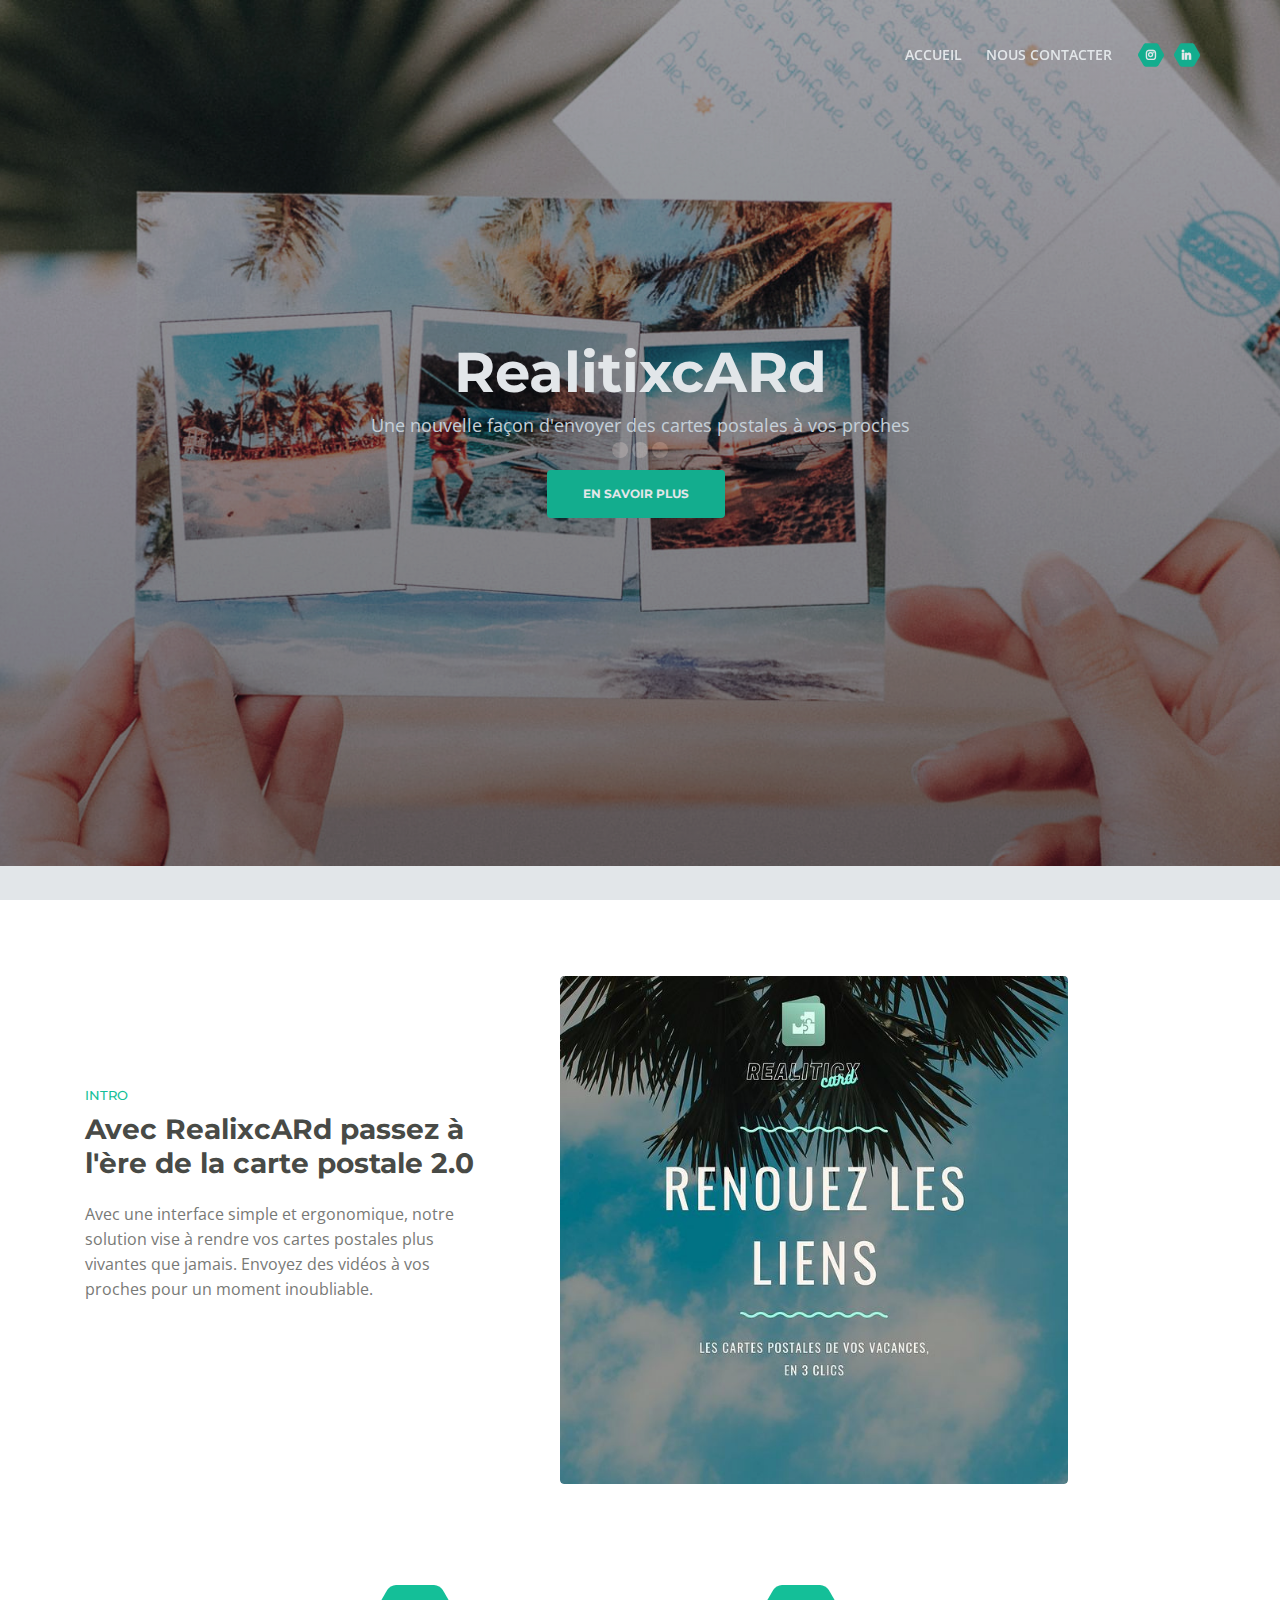
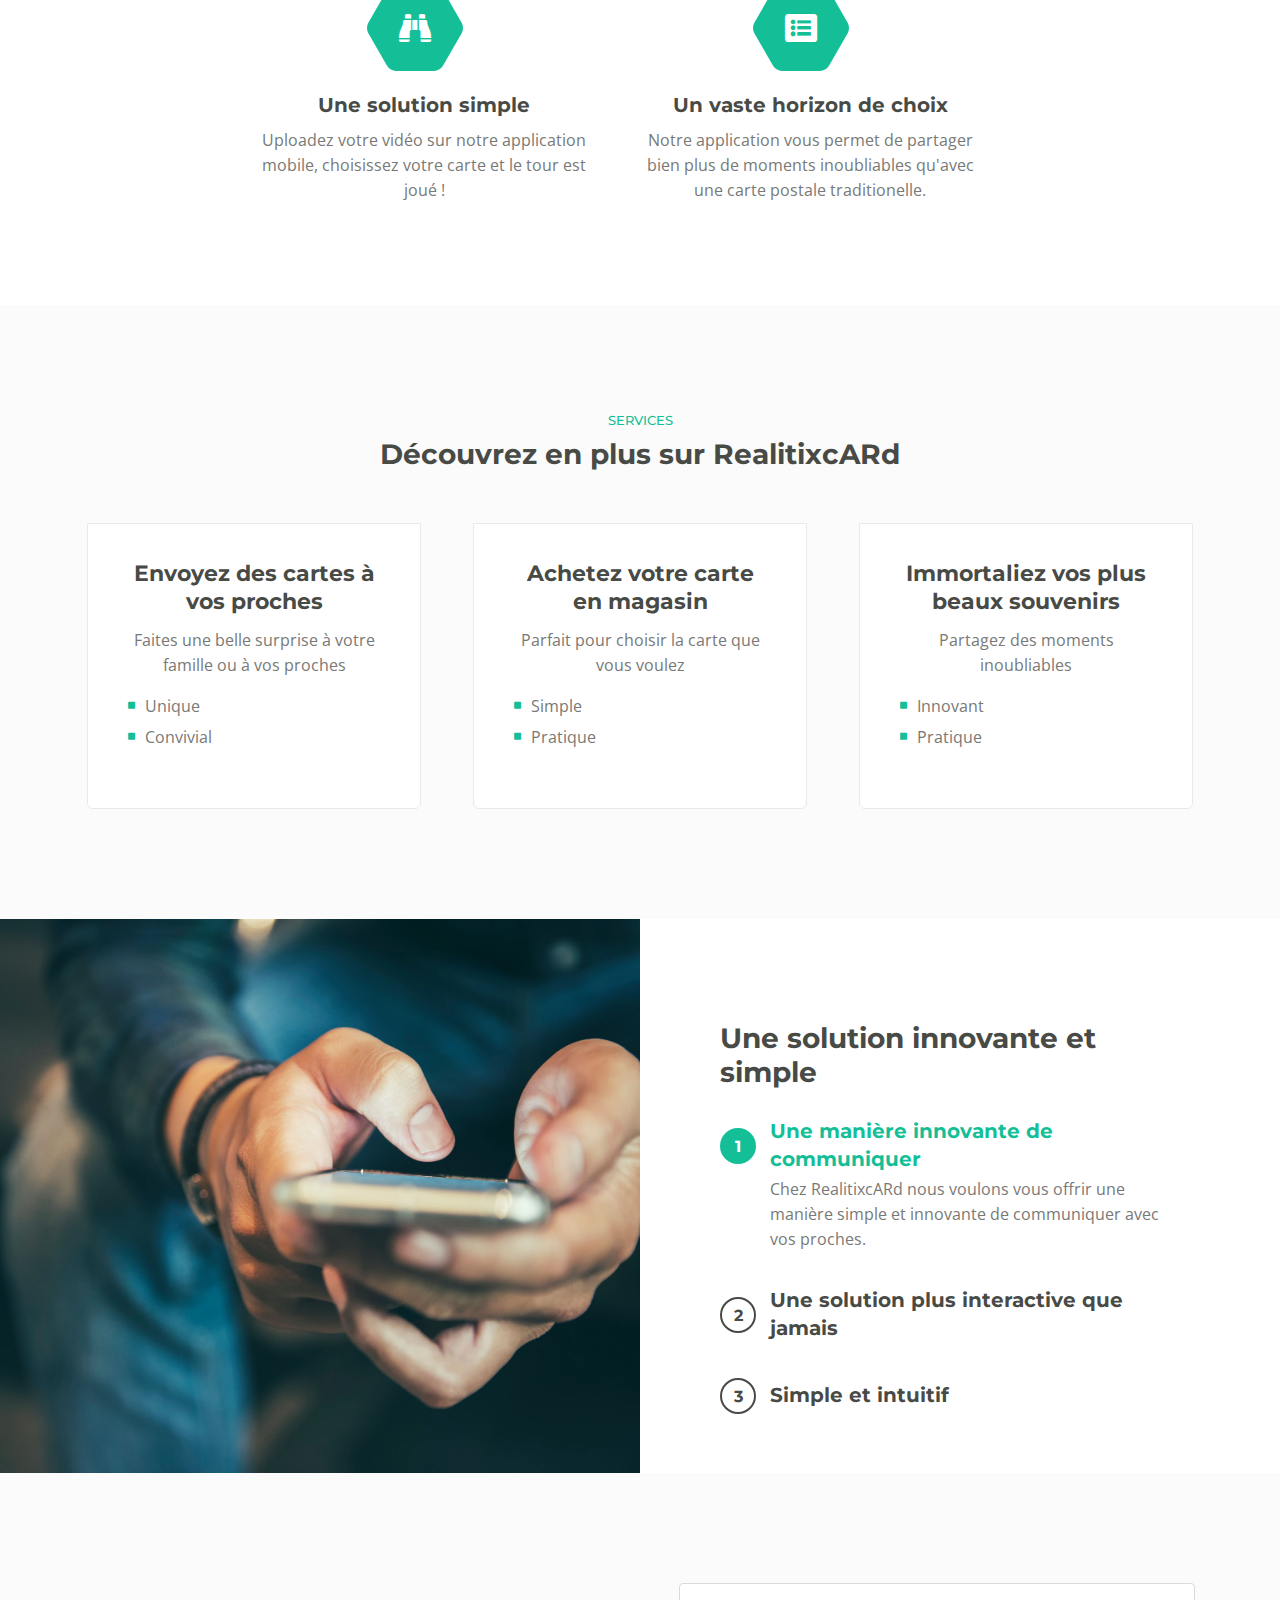
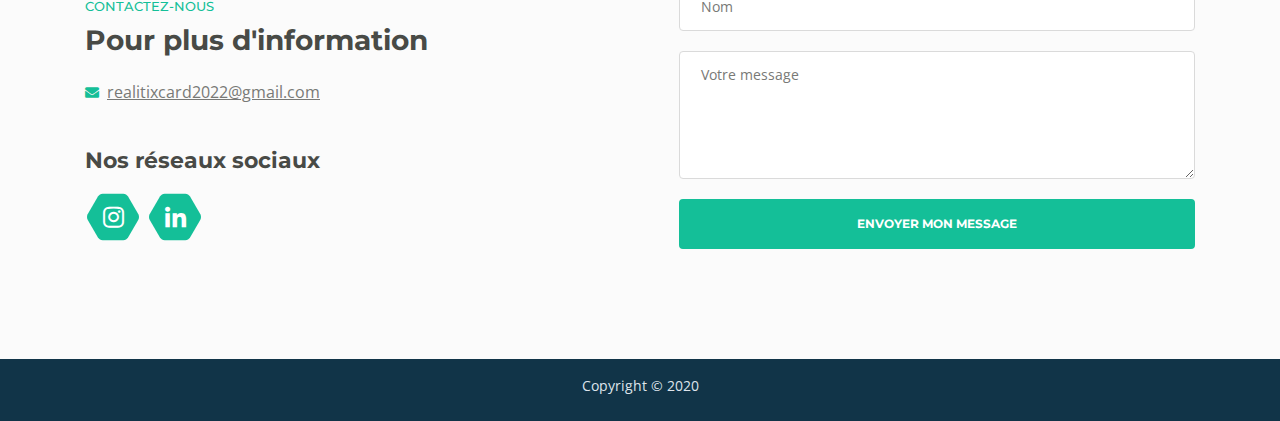
==== commit b39c8a25: "Changement adresse mail" ====
--- a/index.html
+++ b/index.html
@@ -337,7 +337,7 @@
                         <h2>Pour plus d'information</h2>
 
                         <ul class="list-unstyled li-space-lg">
-                            <li><i class="fas fa-envelope"></i><a href="mailto:office@aria.com">realitixcard1@gmail.com</a></li>
+                            <li><i class="fas fa-envelope"></i><a href="mailto:realitixcard2022@gmail.com">realitixcard2022@gmail.com</a></li>
                         </ul>
                         <h3>Nos réseaux sociaux</h3>
                         <span class="fa-stack">
@@ -370,7 +370,7 @@
                             <div class="help-block with-errors"></div>
                         </div>
                         <div class="form-group">
-                            <button type="submit" onclick="location.href=&quot;mailto:realitixcard1@gmail.com?subject=Message depuis la landing page&body=&quot;+document.getElementById(&quot;cmessage&quot;).value;" class="form-control-submit-button">ENVOYER MON MESSAGE</button>
+                            <button type="submit" onclick="location.href=&quot;mailto:realitixcard2022@gmail.com?subject=Message depuis la landing page&body=&quot;+document.getElementById(&quot;cmessage&quot;).value;" class="form-control-submit-button">ENVOYER MON MESSAGE</button>
                         </div>
                         <div class="form-message">
                             <div id="cmsgSubmit" class="h3 text-center hidden"></div>
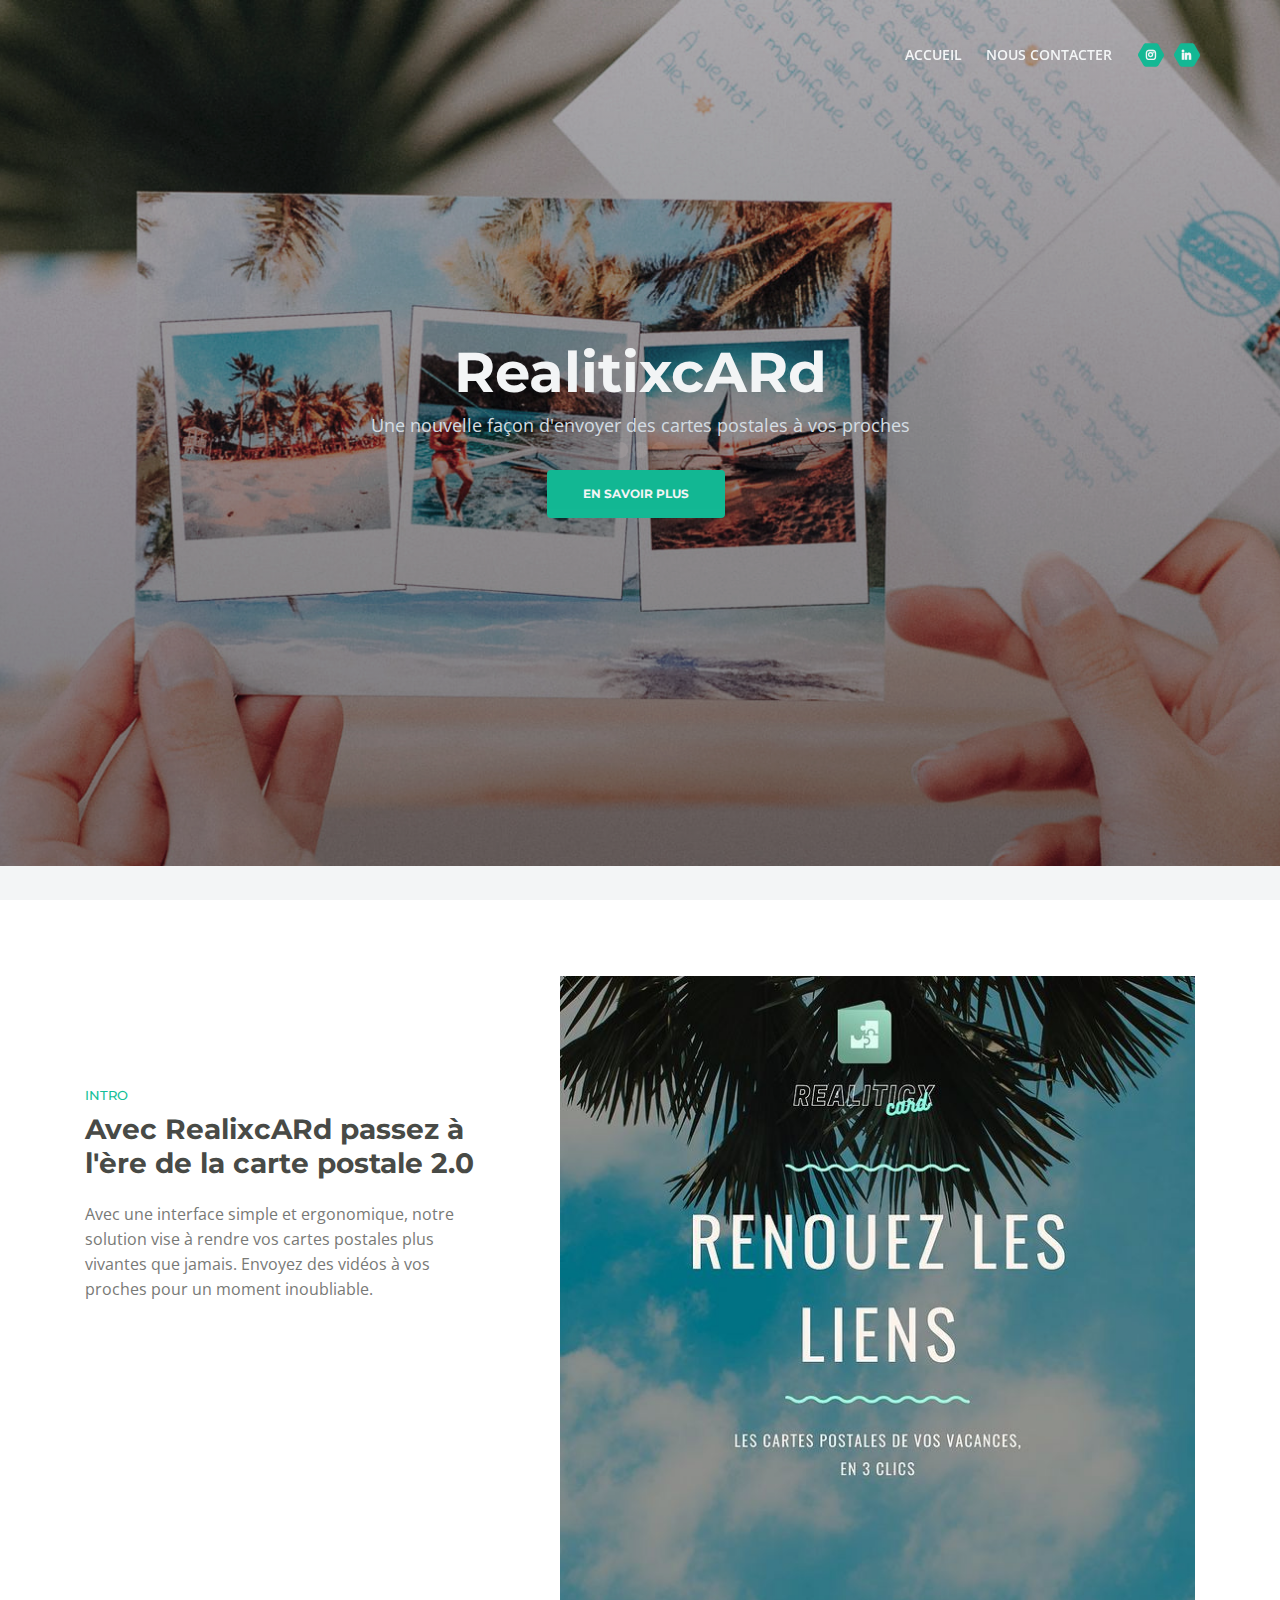
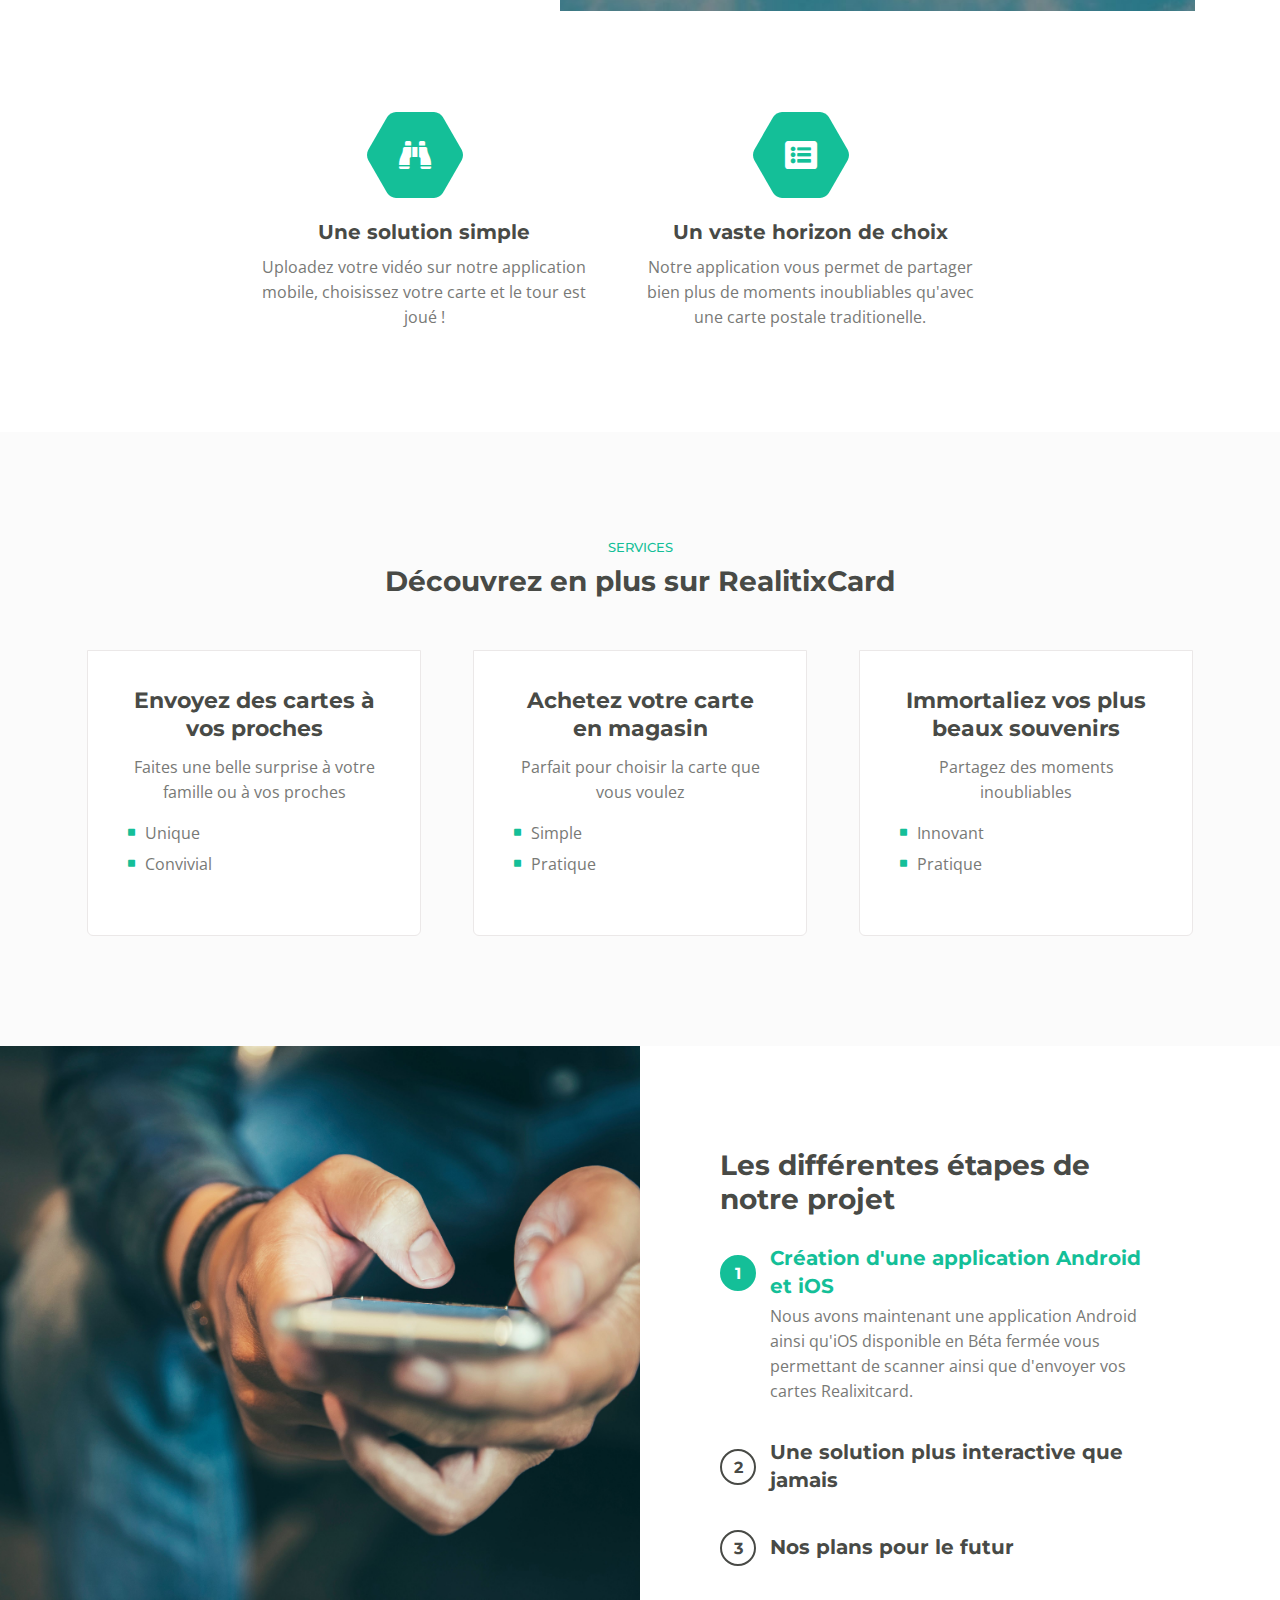
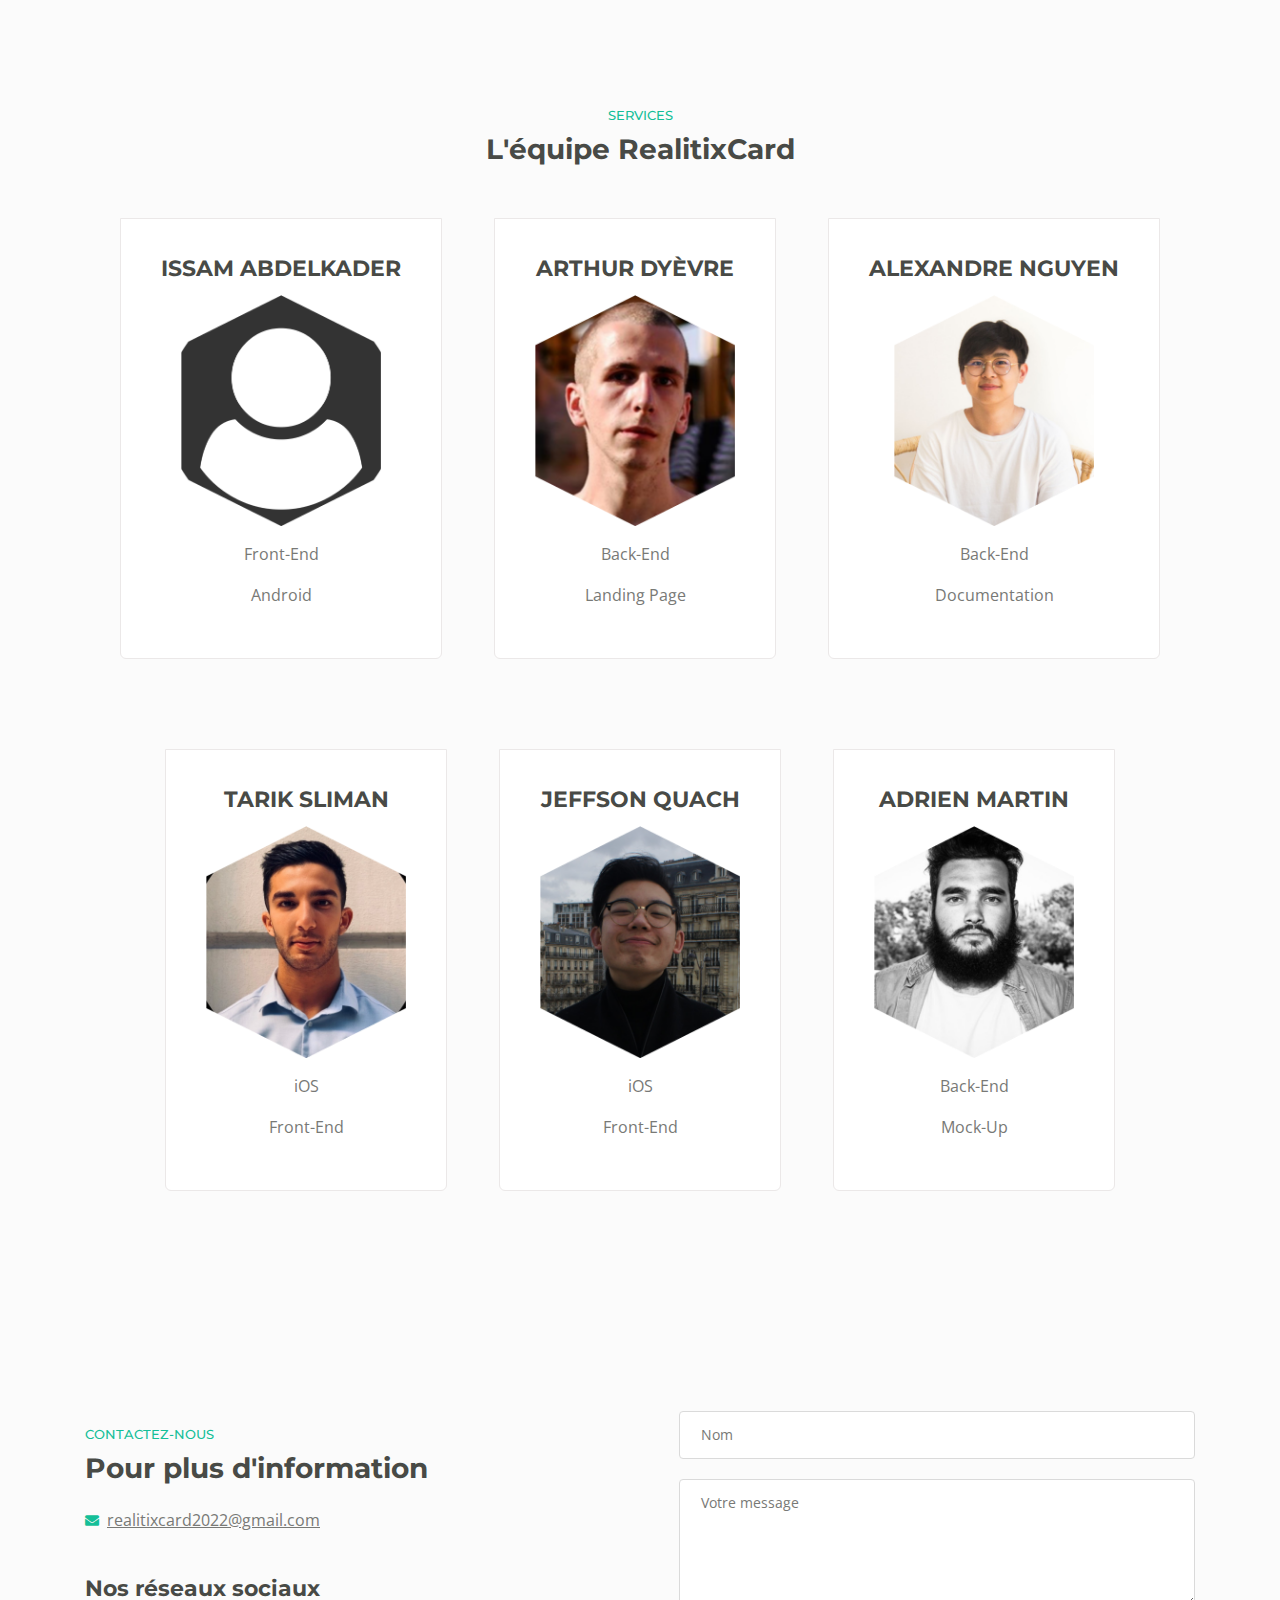
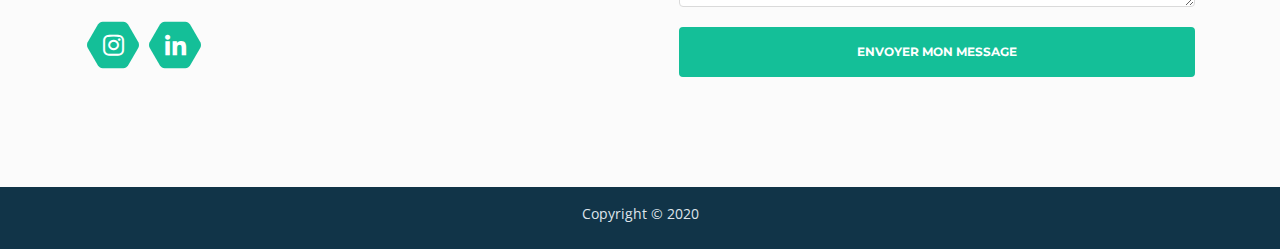
==== commit fc4ff73d: "Ajout liste équipe" ====
--- a/index.html
+++ b/index.html
@@ -47,9 +47,6 @@
 
     <!-- Navbar -->
     <nav class="navbar navbar-expand-md navbar-dark navbar-custom fixed-top">
-        <!-- Text Logo - Use this if you don't have a graphic logo -->
-        <!-- <a class="navbar-brand logo-text page-scroll" href="index.html">Aria</a> -->
-
         <!-- Image Logo -->
         <a class="navbar-brand logo-image" href="index.html"><img src="images/logo.svg" alt="alternative"></a>
         
@@ -122,7 +119,7 @@
                     </div> <!-- end of text-container -->
                 </div> <!-- end of col -->
                 <div class="col-lg-7">
-                    <div class="image-container" style="width:80%">
+                    <div class="image-container-intro">
                         <img class="img-fluid" src="images/intro-office.jpg"  alt="alternative">
                     </div> <!-- end of image-container -->
                 </div> <!-- end of col -->
@@ -162,21 +159,6 @@
                             <p>Notre application vous permet de partager bien plus de moments inoubliables qu'avec une carte postale traditionelle.</p>
                         </div>
                     </div>
-                    <!-- end of card -->
-
-                    <!-- Card -->
-                  <!-- <div class="card">
-                        <span class="fa-stack">
-                            <span class="hexagon"></span>
-                            <i class="fas fa-chart-pie fa-stack-1x"></i>
-                        </span>
-                        <div class="card-body">
-                            <h4 class="card-title">Execution & Evaluation</h4>
-                            <p>In this phase you will focus on executing the actions plan and evaluating the results after each marketing campaign</p>
-                        </div>
-                    </div> -->
-                    <!-- end of card -->
-
                 </div> <!-- end of col -->
             </div> <!-- end of row -->
         </div> <!-- end of container -->
@@ -190,7 +172,7 @@
             <div class="row">
                 <div class="col-lg-12">
                     <div class="section-title">SERVICES</div>
-                    <h2>Découvrez en plus sur RealitixcARd</h2>
+                    <h2>Découvrez en plus sur RealitixCard</h2>
                 </div> <!-- end of col -->
             </div> <!-- end of row -->
             <div class="row">
@@ -199,7 +181,6 @@
                     <!-- Card -->
                     <div class="card">
                         <div class="card-image">
-                            <!--<img class="img-fluid" src="images/services-1.jpg" alt="alternative">-->
                         </div>
                         <div class="card-body">
                             <h3 class="card-title">Envoyez des cartes à vos proches</h3>
@@ -222,7 +203,6 @@
                     <!-- Card -->
                     <div class="card">
                         <div class="card-image">
-                            <!--<img class="img-fluid" src="images/services-2.jpg" alt="alternative">-->
                         </div>
                         <div class="card-body">
                             <h3 class="card-title">Achetez votre carte en magasin</h3>
@@ -244,7 +224,6 @@
                      <!-- Card -->
                     <div class="card">
                         <div class="card-image">
-                            <!--<img class="img-fluid" src="images/services-2.jpg" alt="alternative">-->
                         </div>
                         <div class="card-body">
                             <h3 class="card-title">Immortaliez vos plus beaux souvenirs</h3>
@@ -278,16 +257,16 @@
             
             <!-- Accordion -->
             <div class="accordion-container" id="accordionOne">
-                <h2>Une solution innovante et simple</h2>
+                <h2>Les différentes étapes de notre projet</h2>
                 <div class="item">
                     <div id="headingOne">
                         <span data-toggle="collapse" data-target="#collapseOne" aria-expanded="true" aria-controls="collapseOne" role="button">
-                            <span class="circle-numbering">1</span><span class="accordion-title">Une manière innovante de communiquer</span>
+                            <span class="circle-numbering">1</span><span class="accordion-title">Création d'une application Android et iOS</span>
                         </span>
                     </div>
                     <div id="collapseOne" class="collapse show" aria-labelledby="headingOne" data-parent="#accordionOne">
                         <div class="accordion-body">
-                            Chez RealitixcARd nous voulons vous offrir une manière simple et innovante de communiquer avec vos proches.
+                            Nous avons maintenant une application Android ainsi qu'iOS disponible en Béta fermée vous permettant de scanner ainsi que d'envoyer vos cartes Realixitcard.
                         </div>
                     </div>
                 </div> <!-- end of item -->
@@ -308,12 +287,12 @@
                 <div class="item">
                     <div id="headingThree">
                         <span class="collapsed" data-toggle="collapse" data-target="#collapseThree" aria-expanded="false" aria-controls="collapseThree" role="button">
-                            <span class="circle-numbering">3</span><span class="accordion-title">Simple et intuitif</span>
+                            <span class="circle-numbering">3</span><span class="accordion-title">Nos plans pour le futur</span>
                         </span>
                     </div>
                     <div id="collapseThree" class="collapse" aria-labelledby="headingThree" data-parent="#accordionOne">
                         <div class="accordion-body">
-                            Choisissez votre carte, enregistrez votre vidéo et le tour est joué !
+                            Nous aimerions diversifier notre panel de supports pour les cartes afin de laisser nos utilisateurs transmettre des émotions d'une manière innovante avec par exemple de la Réalité Augmentée !
                         </div>
                     </div>
                 </div> <!-- end of item -->
@@ -324,7 +303,118 @@
     </div> <!-- end of accordion -->
     <!-- end of details 1 -->
 
-
+<div id="services" class="cards-2">
+        <div class="container">
+            <div class="row">
+                <div class="col-lg-12">
+                    <div class="section-title">SERVICES</div>
+                    <h2>L'équipe RealitixCard</h2>
+                </div> <!-- end of col -->
+            </div> <!-- end of row -->
+            <div class="row">
+                <div class="col-lg-12">
+                    
+                    <!-- Card -->
+                    <div class="card">
+                        <div class="card-image">
+                        </div>
+                        <div class="card-body">
+                            <h3 class="card-title">ISSAM ABDELKADER</h3>
+                            <div class="image-container" style="width:200px;margin:auto">
+                                <img class="img-fluid" src="images/Issam.png"  alt="Issam">
+                            </div> <!-- end of image-container -->
+                            <p></p>
+                            <p>Front-End</p>
+                            <p>Android</p>
+                        </div>
+                    </div>
+                    <!-- end of card -->
+
+                    <!-- Card -->
+                    <div class="card">
+                        <div class="card-image">
+                        </div>
+                        <div class="card-body">
+                            <h3 class="card-title">ARTHUR DYÈVRE</h3>
+                            <div class="image-container" style="width:200px;margin:auto">
+                        <img class="img-fluid" src="images/Arthur.png"  alt="Arthur">
+                    </div> <!-- end of image-container -->
+                            <p></p>
+                            <p>Back-End</p>
+                            <p>Landing Page</p>
+                        </div>
+
+                    </div>
+                    <!-- end of card -->
+                     <!-- Card -->
+                    <div class="card">
+                        <div class="card-image">
+                        </div>
+                        <div class="card-body">
+                            <h3 class="card-title">ALEXANDRE NGUYEN</h3>
+                            <div class="image-container" style="width:200px;margin:auto">
+                        <img class="img-fluid" src="images/Alexandre.png"  alt="Alexandre">
+                    </div> <!-- end of image-container -->
+                            <p></p>
+                            <p>Back-End</p>
+                            <p>Documentation</p>
+                        </div>
+                    </div>
+                    <!-- end of card -->
+                    
+                    <!-- Card -->
+                    <div class="card">
+                        <div class="card-image">
+                        </div>
+                        <div class="card-body">
+                            <h3 class="card-title">TARIK SLIMAN</h3>
+                            <div class="image-container" style="width:200px;margin:auto">
+                                <img class="img-fluid" src="images/Tarik.png"  alt="Tarik">
+                            </div> <!-- end of image-container -->
+                            <p></p>
+                            <p>iOS</p>
+                            <p>Front-End</p>
+                        </div>
+                    </div>
+                    <!-- end of card -->
+                    
+                    <!-- Card -->
+                    <div class="card">
+                        <div class="card-image">
+                        </div>
+                        <div class="card-body">
+                            <h3 class="card-title">JEFFSON QUACH</h3>
+                            <div class="image-container" style="width:200px;margin:auto">
+                                <img class="img-fluid" src="images/Jeffson.png"  alt="Jeffson">
+                            </div> <!-- end of image-container -->
+                            <p></p>
+                            <p>iOS</p>
+                            <p>Front-End</p>
+                        </div>
+                    </div>
+                    <!-- end of card -->
+                    
+                    <!-- Card -->
+                    <div class="card">
+                        <div class="card-image">
+                        </div>
+                        <div class="card-body">
+                            <h3 class="card-title">ADRIEN MARTIN</h3>
+                            <div class="image-container" style="width:200px;margin:auto">
+                                <img class="img-fluid" src="images/Adrien.png"  alt="Adrien">
+                            </div> <!-- end of image-container -->
+                            <p></p>
+                            <p>Back-End</p>
+                            <p>Mock-Up</p>
+                        </div>
+                    </div>
+                    <!-- end of card -->
+
+                </div> <!-- end of col -->
+            </div> <!-- end of row -->
+        </div> <!-- end of container -->
+    </div> <!-- end of cards-2 -->
+    <!-- end of services -->
     
 
     <!-- Contact -->
--- a/css/styles.css
+++ b/css/styles.css
@@ -855,6 +855,10 @@
 	padding-bottom: 2.875rem;
 }
 
+.image-container-intro {
+    width: 80%;
+}
+
 .cards-1 .card {
     text-align: center;
 	margin-bottom: 2.5rem;
@@ -1847,8 +1851,14 @@
 /*****************************/
 /*     21. Media Queries     */
 /*****************************/	
+@media (max-width: 768px) {
+    .image-container-intro {
+        width: 100% !important;
+    }
+}
 /* Min-width width 768px */
 @media (min-width: 768px) {
+    
 	
 	/* General Styles */
 	.p-heading {
@@ -1874,6 +1884,10 @@
 		margin-top: 0;
 		margin-bottom: 0;
 	}
+    
+    .image-container-intro {
+        width: 100% !important;
+    }
 
 	.navbar-custom .nav-item .nav-link {
 		padding: 0.25rem 0.75rem 0.25rem 0.75rem;
@@ -2068,7 +2082,9 @@
 		color: #fff;
 		transition: all 0.2s ease;
 	}
-
+    .image-container-intro {
+        width: 100%;
+    }
 	.navbar-custom .fa-stack:hover .fa-stack-1x {
 		color: #14bf98;
 	}
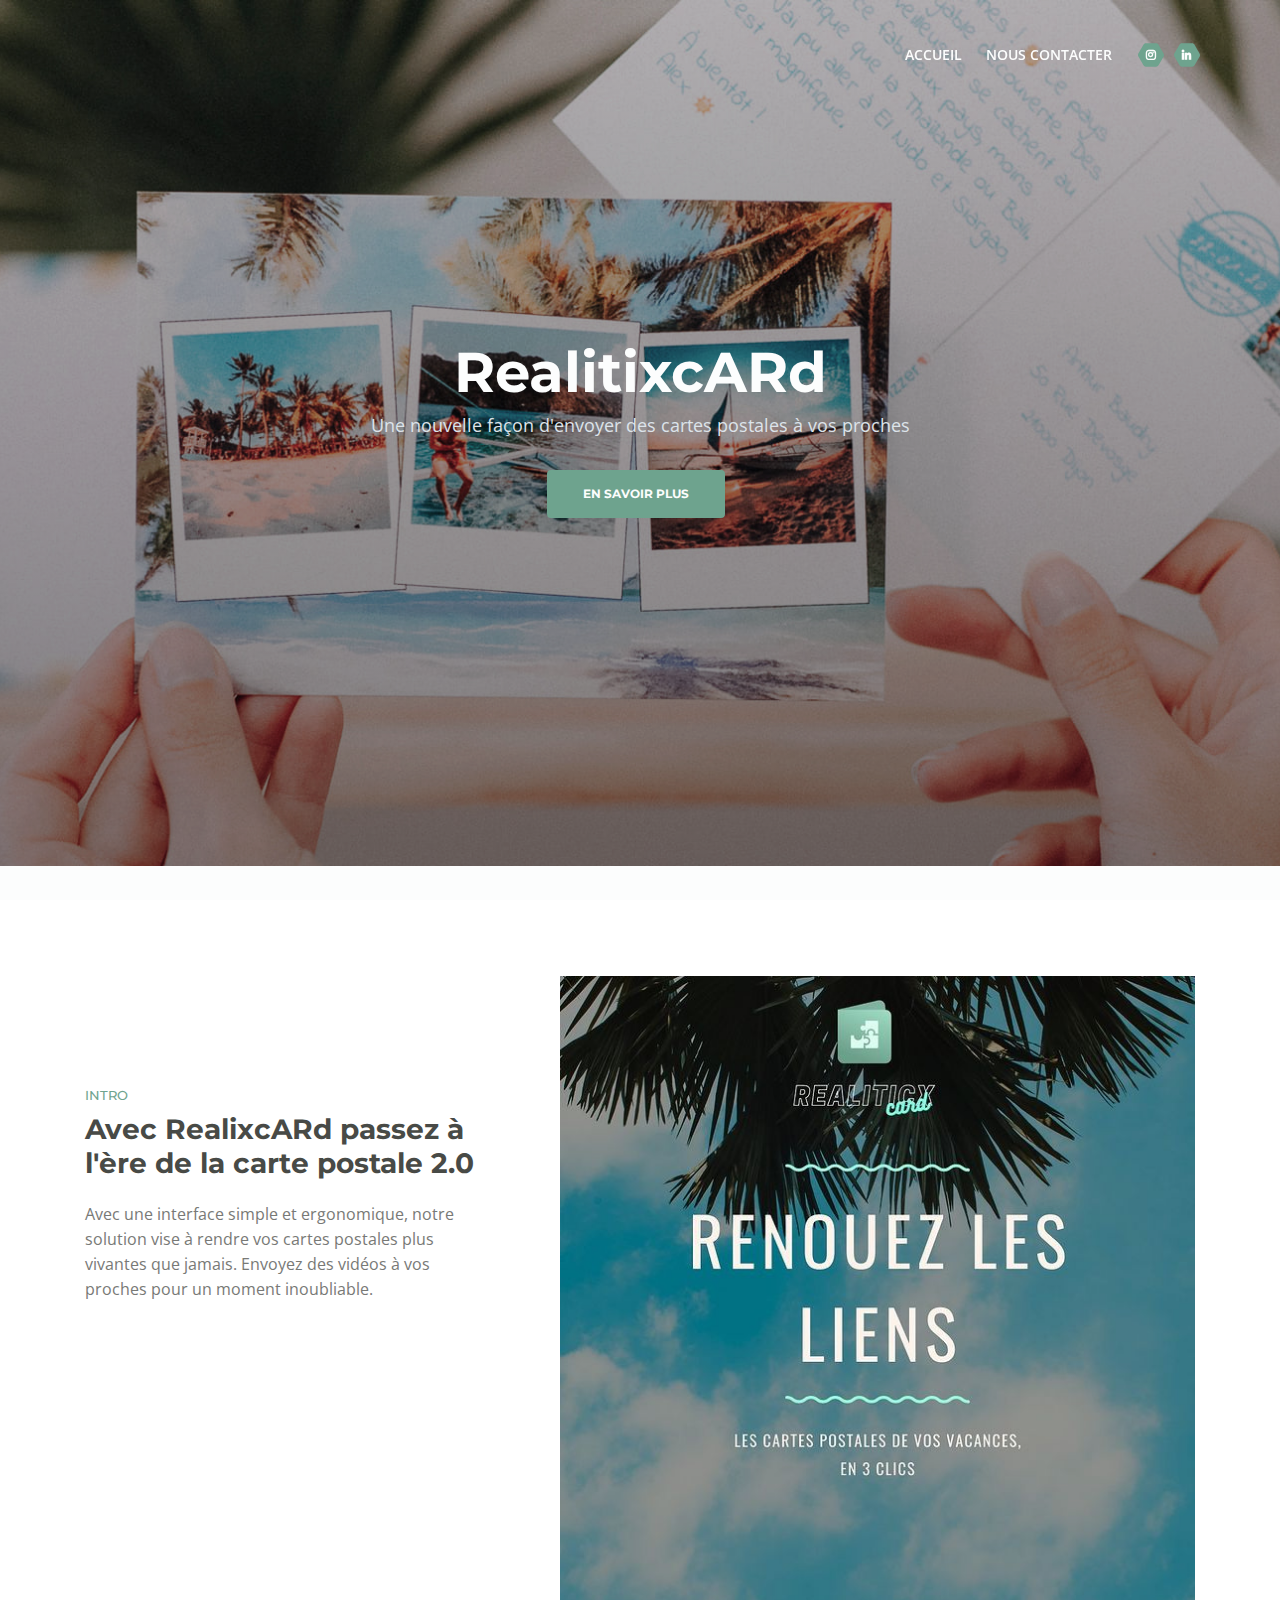
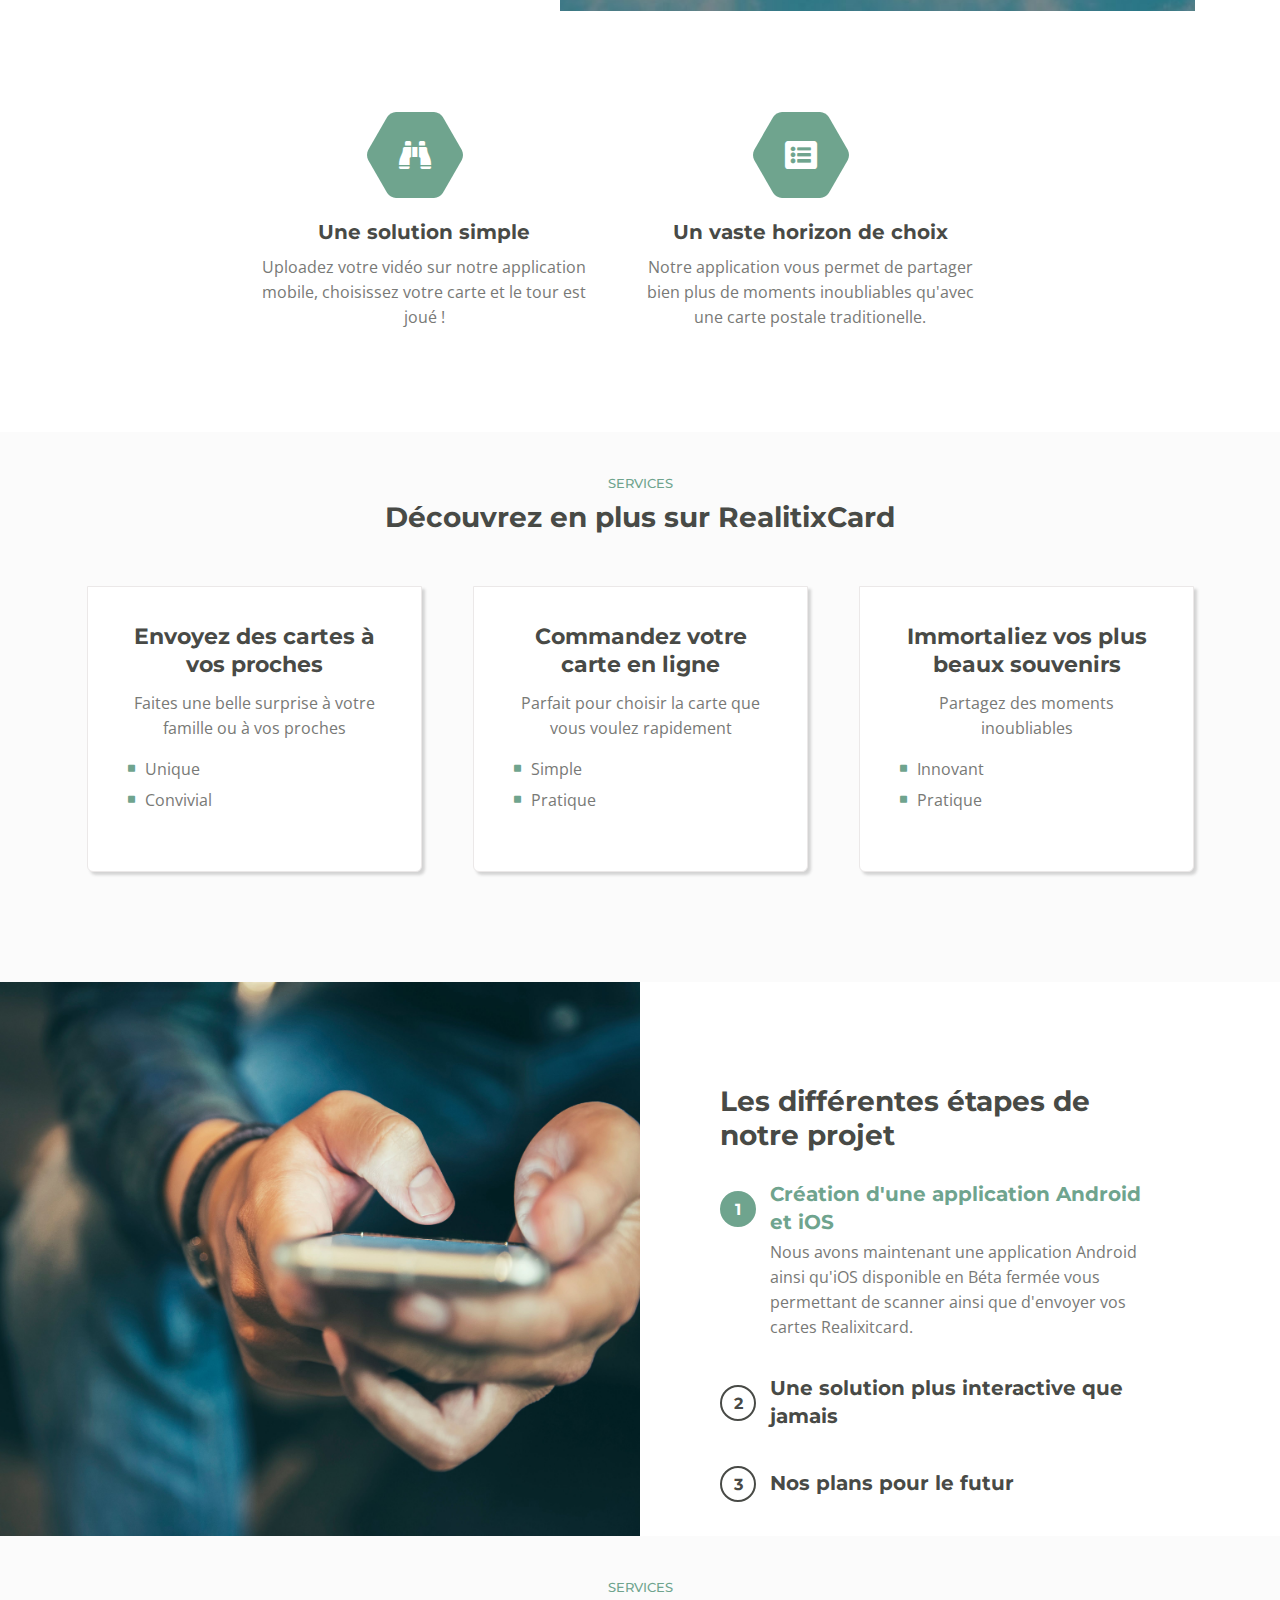
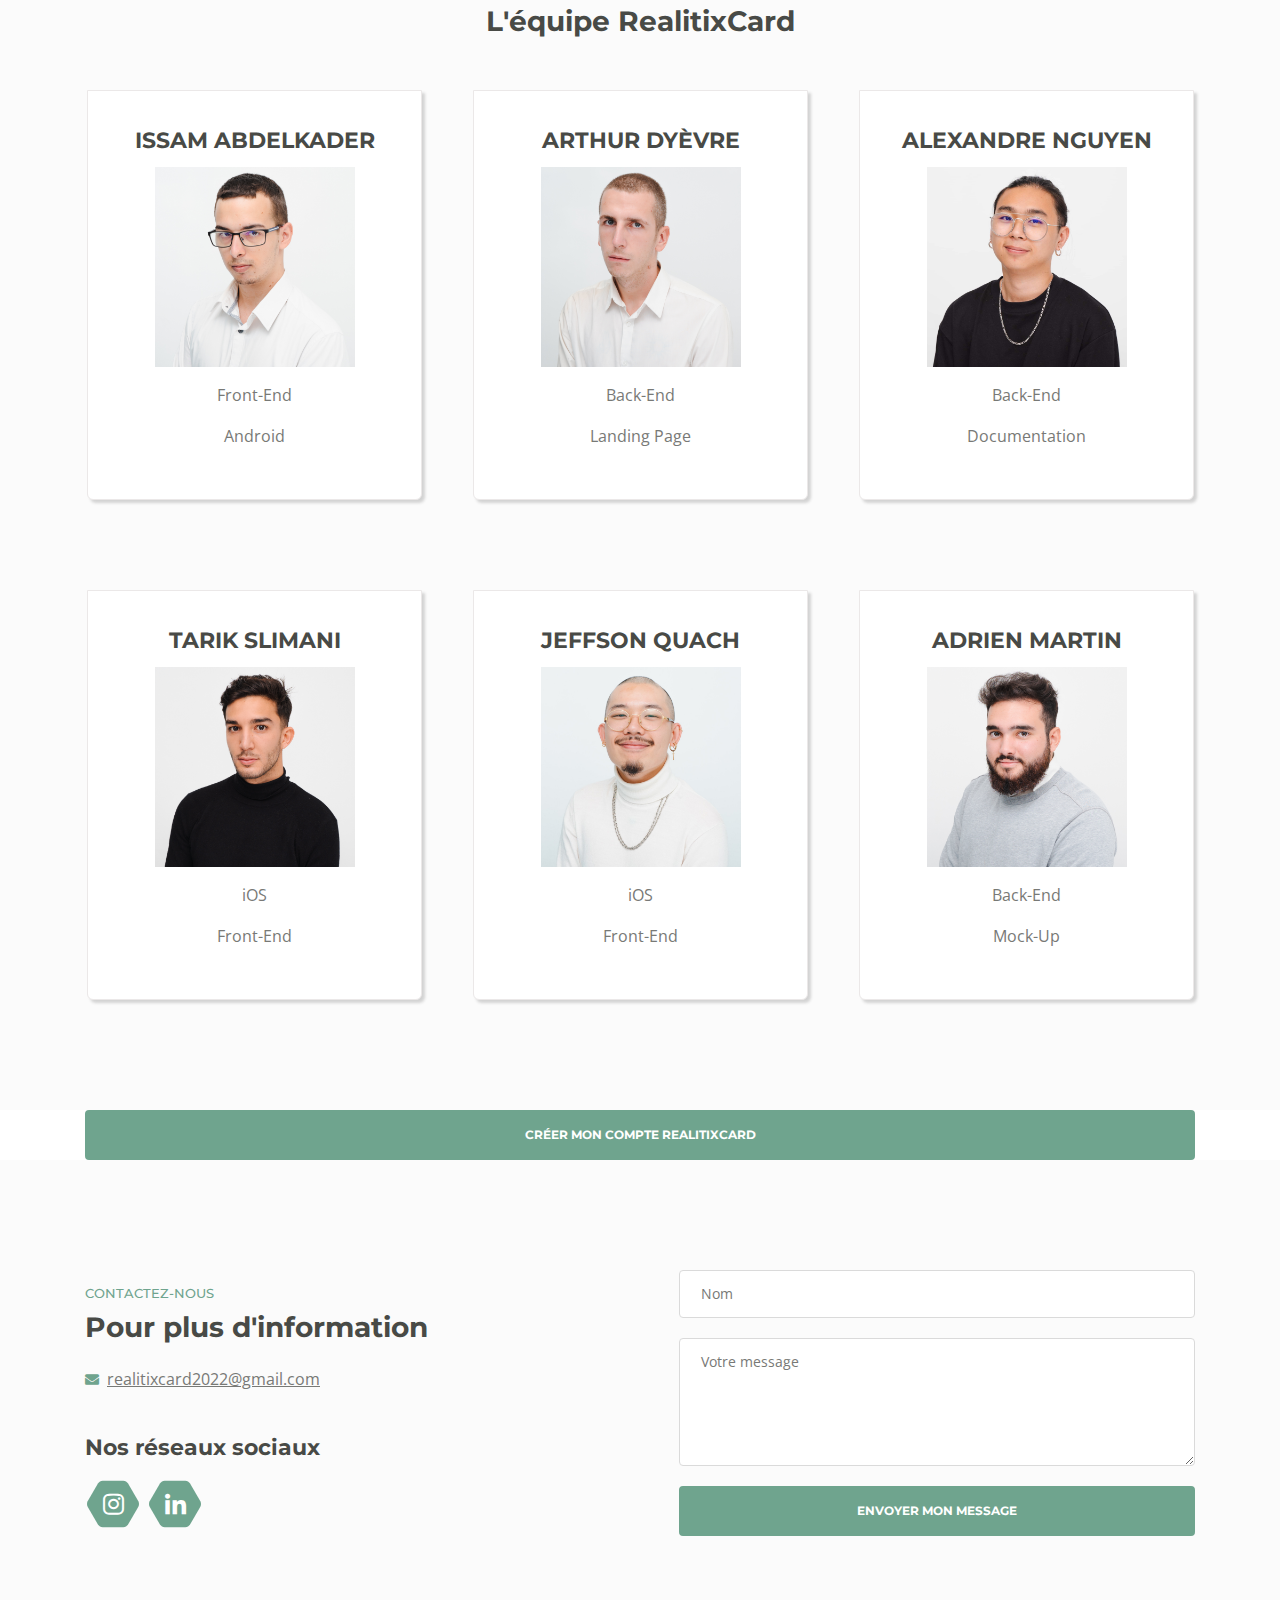
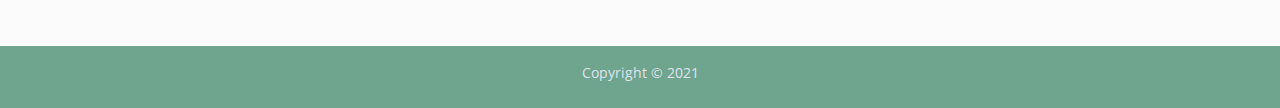
==== commit 46450f53: "ajout création de compte" ====
--- a/index.html
+++ b/index.html
@@ -205,8 +205,8 @@
                         <div class="card-image">
                         </div>
                         <div class="card-body">
-                            <h3 class="card-title">Achetez votre carte en magasin</h3>
-                            <p>Parfait pour choisir la carte que vous voulez</p>
+                            <h3 class="card-title">Commandez votre carte en ligne</h3>
+                            <p>Parfait pour choisir la carte que vous voulez rapidement</p>
                             <ul class="list-unstyled li-space-lg">
                                 <li class="media">
                                     <i class="fas fa-square"></i>
@@ -279,7 +279,7 @@
                     </div>
                     <div id="collapseTwo" class="collapse" aria-labelledby="headingTwo" data-parent="#accordionOne">
                         <div class="accordion-body">
-                            Grâce au format vidéo, nos carte vous permettent de personnaliser vos cartes postales d'une manière nouvelle et amusante.
+                            Grâce aux différents formats qu'ils soient vidéo, audio ou encore photo, nos carte vous permettent de personnaliser vos cartes postales d'une manière nouvelle et interactive.
                         </div>
                     </div>
                 </div> <!-- end of item -->
@@ -367,7 +367,7 @@
                         <div class="card-image">
                         </div>
                         <div class="card-body">
-                            <h3 class="card-title">TARIK SLIMAN</h3>
+                            <h3 class="card-title">TARIK SLIMANI</h3>
                             <div class="image-container" style="width:200px;margin:auto">
                                 <img class="img-fluid" src="images/Tarik.png"  alt="Tarik">
                             </div> <!-- end of image-container -->
@@ -416,7 +416,21 @@
     </div> <!-- end of cards-2 -->
     <!-- end of services -->
     
-
+    <div id="new account">
+        <div class="container">
+        <button onclick="window.open('/accountcreationform.html','targetWindow',
+                                   `toolbar=no,
+                                    location=no,
+                                    status=no,
+                                    menubar=no,
+                                    scrollbars=yes,
+                                    resizable=yes,
+                                    width=600px,
+                                    height=800px`);
+ return false;" class="form-control-submit-button">CRÉER MON COMPTE REALITIXCARD</button>
+        </div>
+    </div>
+    
     <!-- Contact -->
     <div id="contact" class="form-2">
         <div class="container">
@@ -481,7 +495,7 @@
         <div class="container">
             <div class="row">
                 <div class="col-lg-12">
-                    <p class="p-small">Copyright © 2020 </p>
+                    <p class="p-small">Copyright © 2021 </p>
                 </div> <!-- end of col -->
             </div> <!-- enf of row -->
         </div> <!-- end of container -->
--- a/css/styles.css
+++ b/css/styles.css
@@ -36,7 +36,7 @@
 - Backgrounds - light gray #fbfbfb
 - Background - dark blue #153e52
 - Backgrounds navbar, footer - dark gray #113448
-- Buttons, bullets, icons - green #14bf98
+- Buttons, bullets, icons - green #6fa48e
 - Headings text - black #484a46
 - Body text - gray #787976
 - Body text - light gray #dfe5ec
@@ -119,7 +119,7 @@
 }
 
 a.green {
-	color: #14bf98;
+	color: #6fa48e;
 }
 
 a.white,
@@ -140,16 +140,16 @@
 }
 
 .section-title {
-	color: #14bf98;
+	color: #6fa48e;
 	font: 500 0.8125rem/1.125rem "Montserrat", sans-serif;
 }
 
 .btn-solid-reg {
 	display: inline-block;
 	padding: 1.1875rem 1.875rem 1.1875rem 1.875rem;
-	border: 0.125rem solid #14bf98;
+	border: 0.125rem solid #6fa48e;
 	border-radius: 0.25rem;
-	background-color: #14bf98;
+	background-color: #6fa48e;
 	color: #fff;
 	font: 700 0.75rem/0 "Montserrat", sans-serif;
 	text-decoration: none;
@@ -158,16 +158,16 @@
 
 .btn-solid-reg:hover {
 	background-color: transparent;
-	color: #14bf98;
+	color: #6fa48e;
 	text-decoration: none;
 }
 
 .btn-solid-lg {
 	display: inline-block;
 	padding: 1.375rem 2.125rem 1.375rem 2.125rem;
-	border: 0.125rem solid #14bf98;
+	border: 0.125rem solid #6fa48e;
 	border-radius: 0.25rem;
-	background-color: #14bf98;
+	background-color: #6fa48e;
 	color: #fff;
 	font: 700 0.75rem/0 "Montserrat", sans-serif;
 	text-decoration: none;
@@ -177,7 +177,7 @@
 
 .btn-solid-lg:hover {
 	background-color: transparent;
-	color: #14bf98;
+	color: #6fa48e;
 	text-decoration: none;
 }
 
@@ -378,9 +378,9 @@
 	display: inline-block;
 	width: 100%;
 	height: 3.125rem;
-	border: 0.125rem solid #14bf98;
+	border: 0.125rem solid #6fa48e;
 	border-radius: 0.25rem;
-	background-color: #14bf98;
+	background-color: #6fa48e;
 	color: #fff;
 	font: 700 0.75rem/1.75rem "Montserrat", sans-serif;
 	cursor: pointer;
@@ -389,7 +389,7 @@
 
 .form-control-submit-button:hover {
 	background-color: transparent;
-	color: #14bf98;
+	color: #6fa48e;
 }
 
 /* Form Success And Error Message Formatting */
@@ -588,7 +588,7 @@
 	right: 0;
 	bottom: 0;
 	left: 0;
-	background: #113448;
+	background: #6fa48e;
 }
 
 .spinner {
@@ -645,7 +645,7 @@
 .navbar-custom {
 	padding-top: 0.375rem;
 	padding-bottom: 0.375rem;
-	background-color: #113448;
+	background-color: #6fa48e;
 	box-shadow: 0 0.0625rem 0.375rem 0 rgba(0, 0, 0, 0.1);
 	font: 600 0.875rem/0.875rem "Open Sans", sans-serif;
 	transition: all 0.2s;
@@ -727,7 +727,7 @@
 }
 
 .navbar-custom .dropdown-item:hover .item-text {
-	color: #14bf98;
+	color: #6fa48e;
 }
 
 .navbar-custom .dropdown-items-divide-hr {
@@ -904,7 +904,7 @@
 /************************/
 .cards-2 {
     text-align: center;
-    padding-top: 6.625rem;	
+    padding-top: 2.625rem;	
 	padding-bottom: 1.25rem;	
 	background-color: #fbfbfb;
 }
@@ -933,6 +933,7 @@
 .cards-2 .card-body {
 	padding: 2.25rem 2rem 2.125rem 2rem;
 	border: 1px solid #ebe8e8;
+    box-shadow: 3px 3px 3px lightgrey;
 	border-bottom-left-radius: 0.375rem;
 	border-bottom-right-radius: 0.375rem;
 	background-color: #fff;
@@ -949,7 +950,7 @@
 }
 
 .cards-2 .list-unstyled .fas {
-	color: #14bf98;
+	color: #6fa48e;
 	font-size: 0.5rem;
 	line-height: 1.375rem;
 }
@@ -966,7 +967,7 @@
 }
 
 .cards-2 .price span {
-	color: #14bf98;
+	color: #6fa48e;
 }
 
 .cards-2 .button-container {
@@ -1014,9 +1015,9 @@
 	width: 2.25rem;
 	height: 2.25rem;
 	margin-right: 0.875rem;
-	border: 0.125rem solid #14bf98;
+	border: 0.125rem solid #6fa48e;
 	border-radius: 50%;
-	background-color: #14bf98;
+	background-color: #6fa48e;
 	color: #fff;
 	font: 700 1rem/2.125rem "Montserrat", sans-serif;
 	text-align: center;
@@ -1032,8 +1033,8 @@
 }
 
 .accordion .item:hover span[aria-expanded="false"] .circle-numbering {
-	border: 0.125rem solid #14bf98;
-	color: #14bf98;
+	border: 0.125rem solid #6fa48e;
+	color: #6fa48e;
 }
 
 .accordion .accordion-title {
@@ -1049,11 +1050,11 @@
 }
 
 .accordion .item:hover .accordion-title {
-	color: #14bf98;
+	color: #6fa48e;
 }
 
 .accordion span[aria-expanded="true"] .accordion-title {
-	color: #14bf98;
+	color: #6fa48e;
 }
 
 .accordion .accordion-body {
@@ -1092,7 +1093,7 @@
 
 .tabs .nav-link:hover,
 .tabs .nav-link.active {
-	color: #14bf98;
+	color: #6fa48e;
 }
 
 .tabs .nav-link .fas {
@@ -1122,7 +1123,7 @@
 	display: block;
 	padding-left: 1.5rem;
 	border-radius: 0.125rem;
-	background: linear-gradient(to bottom right, #14bf98, #1bd1a7);
+	background: linear-gradient(to bottom right, #6fa48e, #1bd1a7);
 }
 
 .tabs #tab-1 .progress-bar.first {
@@ -1148,7 +1149,7 @@
 }
 
 .tabs #tab-2 .list-unstyled .media-bullet {
-	color: #14bf98;
+	color: #6fa48e;
 	font-weight: 600;
 	font-size: 2rem;
 	line-height: 2rem;
@@ -1159,7 +1160,7 @@
 }
 
 .tabs #tab-3 .list-unstyled .fas {
-	color: #14bf98;
+	color: #6fa48e;
 	font-size: 0.5rem;
 	line-height: 1.375rem;
 }
@@ -1272,7 +1273,7 @@
 }
 
 .form-1 .list-unstyled .fas {
-	color: #14bf98;
+	color: #6fa48e;
 	font-size: 0.5rem;
 	line-height: 1.375rem;
 }
@@ -1357,12 +1358,12 @@
 }
 
 .filter .button-group a:hover {
-	background-color: #14bf98;
+	background-color: #6fa48e;
 	color: #fff;
 }
 
 .filter .button-group a.button.is-checked {
-	background-color: #14bf98;
+	background-color: #6fa48e;
 	color: #fff;
 }
 
@@ -1444,7 +1445,7 @@
 	margin-bottom: 0.625rem;
 	margin-left: 0;
 	border: none;
-	background-color: #14bf98;
+	background-color: #6fa48e;
 }
 
 .lightbox-basic h6 {
@@ -1558,6 +1559,7 @@
 	width: 1.75rem;
 	height: 1.75rem;
 	background: url('../images/hexagon-green.svg') center center no-repeat;
+    color: #6fa48e;
 	background-size: 1.75rem 1.75rem;
 	transition: all 0.2s ease;
 }
@@ -1575,7 +1577,7 @@
 }
 
 .basic-2 .fa-stack:hover .fa-stack-1x {
-	color: #14bf98;
+	color: #6fa48e;
 }
 
 
@@ -1608,7 +1610,7 @@
 }
 
 .counter .list-unstyled .fas {
-	color: #14bf98;
+	color: #6fa48e;
 	font-size: 0.5rem;
 	line-height: 1.375rem;
 }
@@ -1630,7 +1632,7 @@
 .counter #counter .counter-value {
 	display: inline-block;
 	margin-bottom: 0.125rem;
-	color: #14bf98;
+	color: #6fa48e;
 	font: 700 2.875rem/3.25rem "Montserrat", sans-serif;
 	vertical-align: middle;
 }
@@ -1675,7 +1677,7 @@
 .form-2 .list-unstyled .fab {
 	margin-right: 0.5rem;
 	font-size: 0.875rem;
-	color: #14bf98;
+	color: #6fa48e;
 }
 
 .form-2 .list-unstyled .fa-phone {
@@ -1716,7 +1718,7 @@
 }
 
 .form-2 .fa-stack:hover .fa-stack-1x {
-	color: #14bf98;
+	color: #6fa48e;
 }
 
 
@@ -1750,8 +1752,8 @@
 .copyright {
 	padding-top: 1rem;
 	padding-bottom: 0.5rem;
-	background-color: #113448;
-	text-align: center;
+background-color: #6fa48e;
+    text-align: center;
 }
 
 .copyright p,
@@ -1773,7 +1775,7 @@
 	width: 2.625rem;
 	height: 2.625rem;
 	border-radius: 1.875rem;
-	background: #14bf98 url("../images/up-arrow.png") no-repeat center 47%;
+	background: #6fa48e url("../images/up-arrow.png") no-repeat center 47%;
 	background-size: 1.125rem 1.125rem;
 	text-indent: -9999px;
 }
@@ -1830,7 +1832,7 @@
 }
 
 .ex-basic-2 .list-unstyled .fas {
-	color: #14bf98;
+	color: #6fa48e;
 	font-size: 0.5rem;
 	line-height: 1.375rem;
 }
@@ -1847,6 +1849,76 @@
 	margin-top: 1.75rem;
 }
 
+#logo_realitix {
+  display: block;
+  margin-left: auto;
+  margin-right: auto;
+  width: 50%;
+}
+
+/* Full-width input fields */
+.container_signup input[type=text], input[type=password] {
+    border-radius: 3px;
+  width: 100%;
+  padding: 15px;
+  margin: 5px 0 15px 0;
+  display: inline-block;
+    border: solid 1px #6fa48e !important;
+  background: #f1f1f1;
+}
+
+.container_signup input[type=text]:focus, input[type=password]:focus {
+  background-color: #ddd;
+  outline: none;
+}
+
+.container_signup hr {
+  border: 1px solid #f1f1f1;
+  margin-bottom: 25px;
+}
+.container_signup b {
+    color: black;
+}
+
+/* Set a style for all buttons */
+.container_signup button {
+  background-color: #6fa48e;
+  color: white;
+  padding: 14px 20px;
+  margin: 8px 0;
+  border: none;
+  cursor: pointer;
+  width: 50%;
+  opacity: 0.9;
+}
+
+.container_signup button:hover {
+  opacity:1;
+}
+
+/* Extra styles for the cancel button */
+.container_signup .cancelbtn {
+  padding: 14px 20px;
+  background-color: #d74e44;
+}
+
+/* Float cancel and signup buttons and add an equal width */
+.container_signup .cancelbtn, .signupbtn {
+  float: left;
+  width: 50%;
+}
+
+/* Add padding to container elements */
+.container_signup  {
+  padding: 16px;
+}
+
+/* Clear floats */
+.clearfix::after {
+  content: "";
+  clear: both;
+  display: table;
+}
 
 /*****************************/
 /*     21. Media Queries     */
@@ -1900,8 +1972,8 @@
 	.navbar-custom.top-nav-collapse {
         padding: 0.375rem 1.5rem 0.375rem 2rem;
 		box-shadow: 0 0.0625rem 0.375rem 0 rgba(0, 0, 0, 0.1);
-		background-color: #113448;
-	}
+        background-color: #6fa48e;	
+    }
 
 	.navbar-custom.top-nav-collapse .navbar-brand.logo-text {
 		color: #fff;
@@ -2086,7 +2158,7 @@
         width: 100%;
     }
 	.navbar-custom .fa-stack:hover .fa-stack-1x {
-		color: #14bf98;
+		color: #6fa48e;
 	}
 	/* end of navigation */
 
@@ -2307,7 +2379,7 @@
 
 	/* Intro */
 	.basic-1 .text-container {
-		margin-top: 1.875rem;
+		margin-top: 1rem;
 		margin-right: 3rem;
 	}
 	/* end of intro */
@@ -2331,6 +2403,7 @@
 	}
 
 	.cards-2 .card-body {
+        width: 335px;
 		padding: 2.25rem 2.5rem 2.125rem 2.5rem;
 	}
 
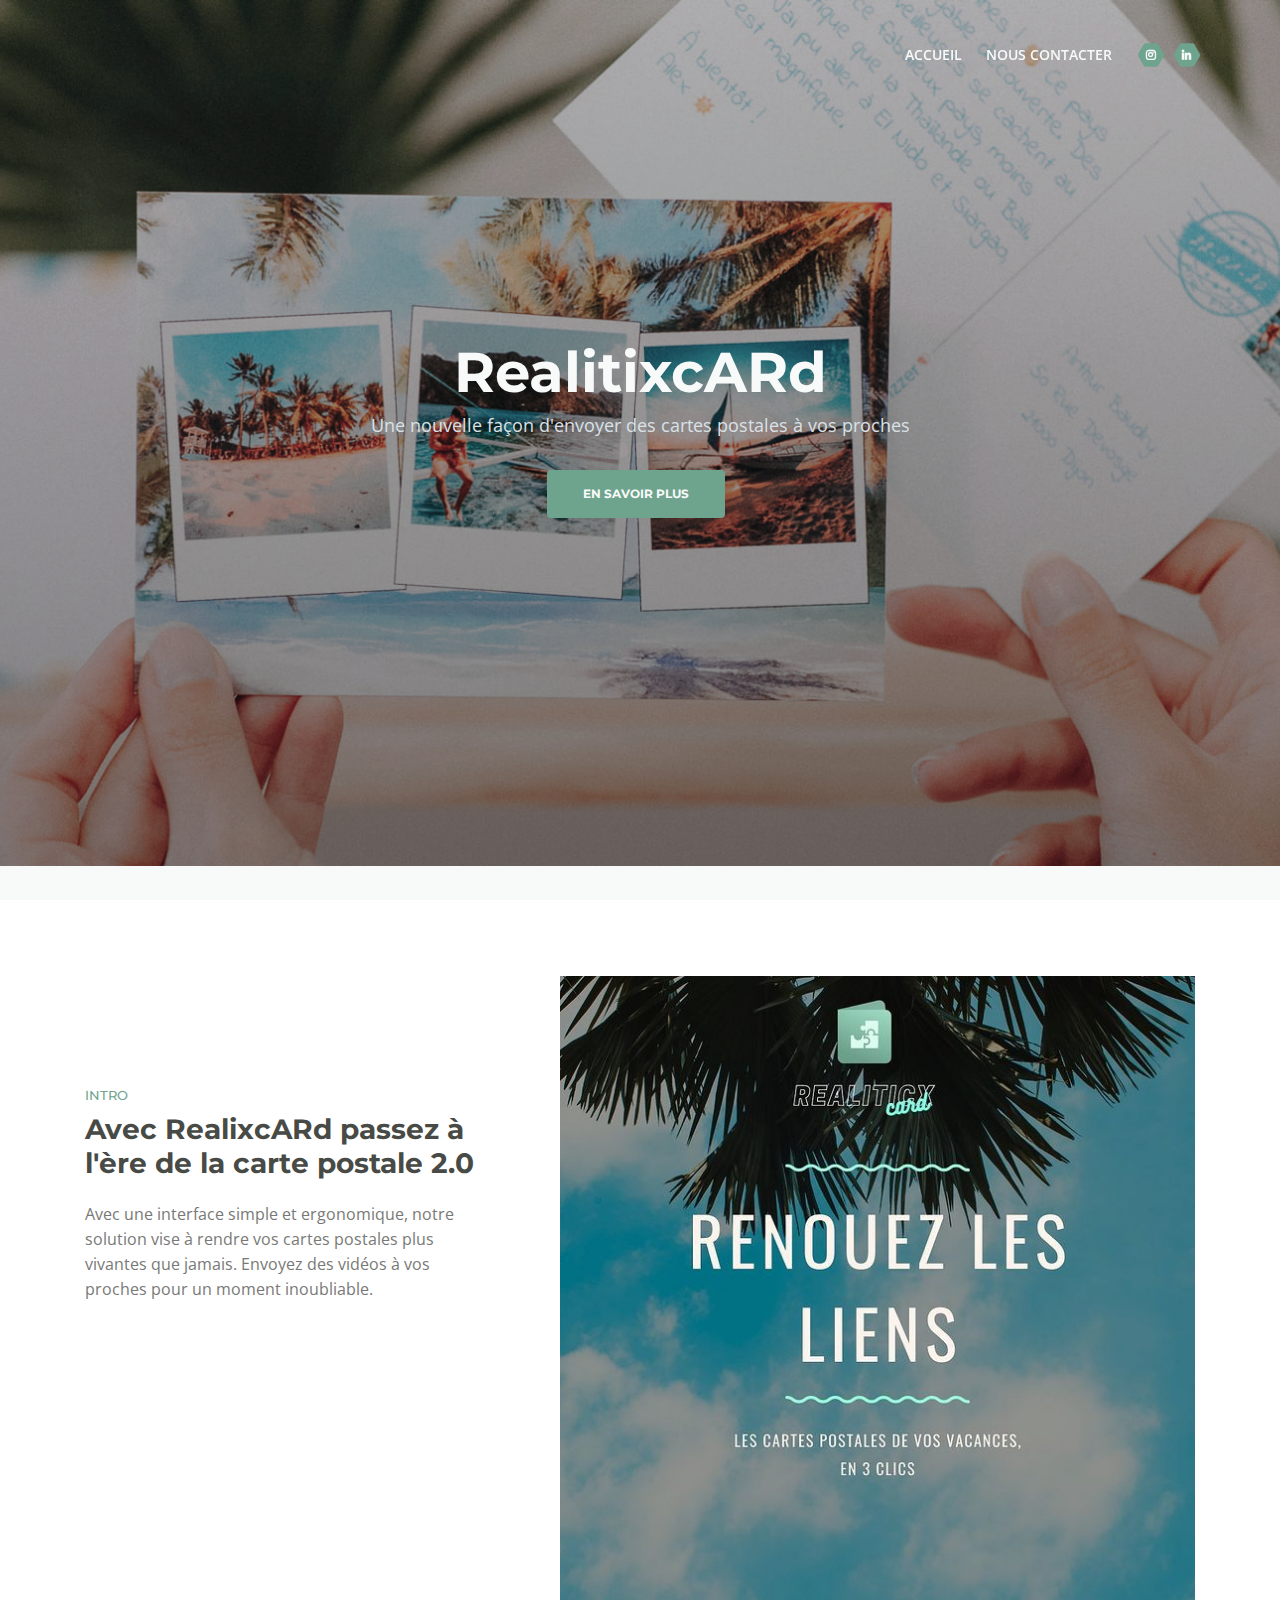
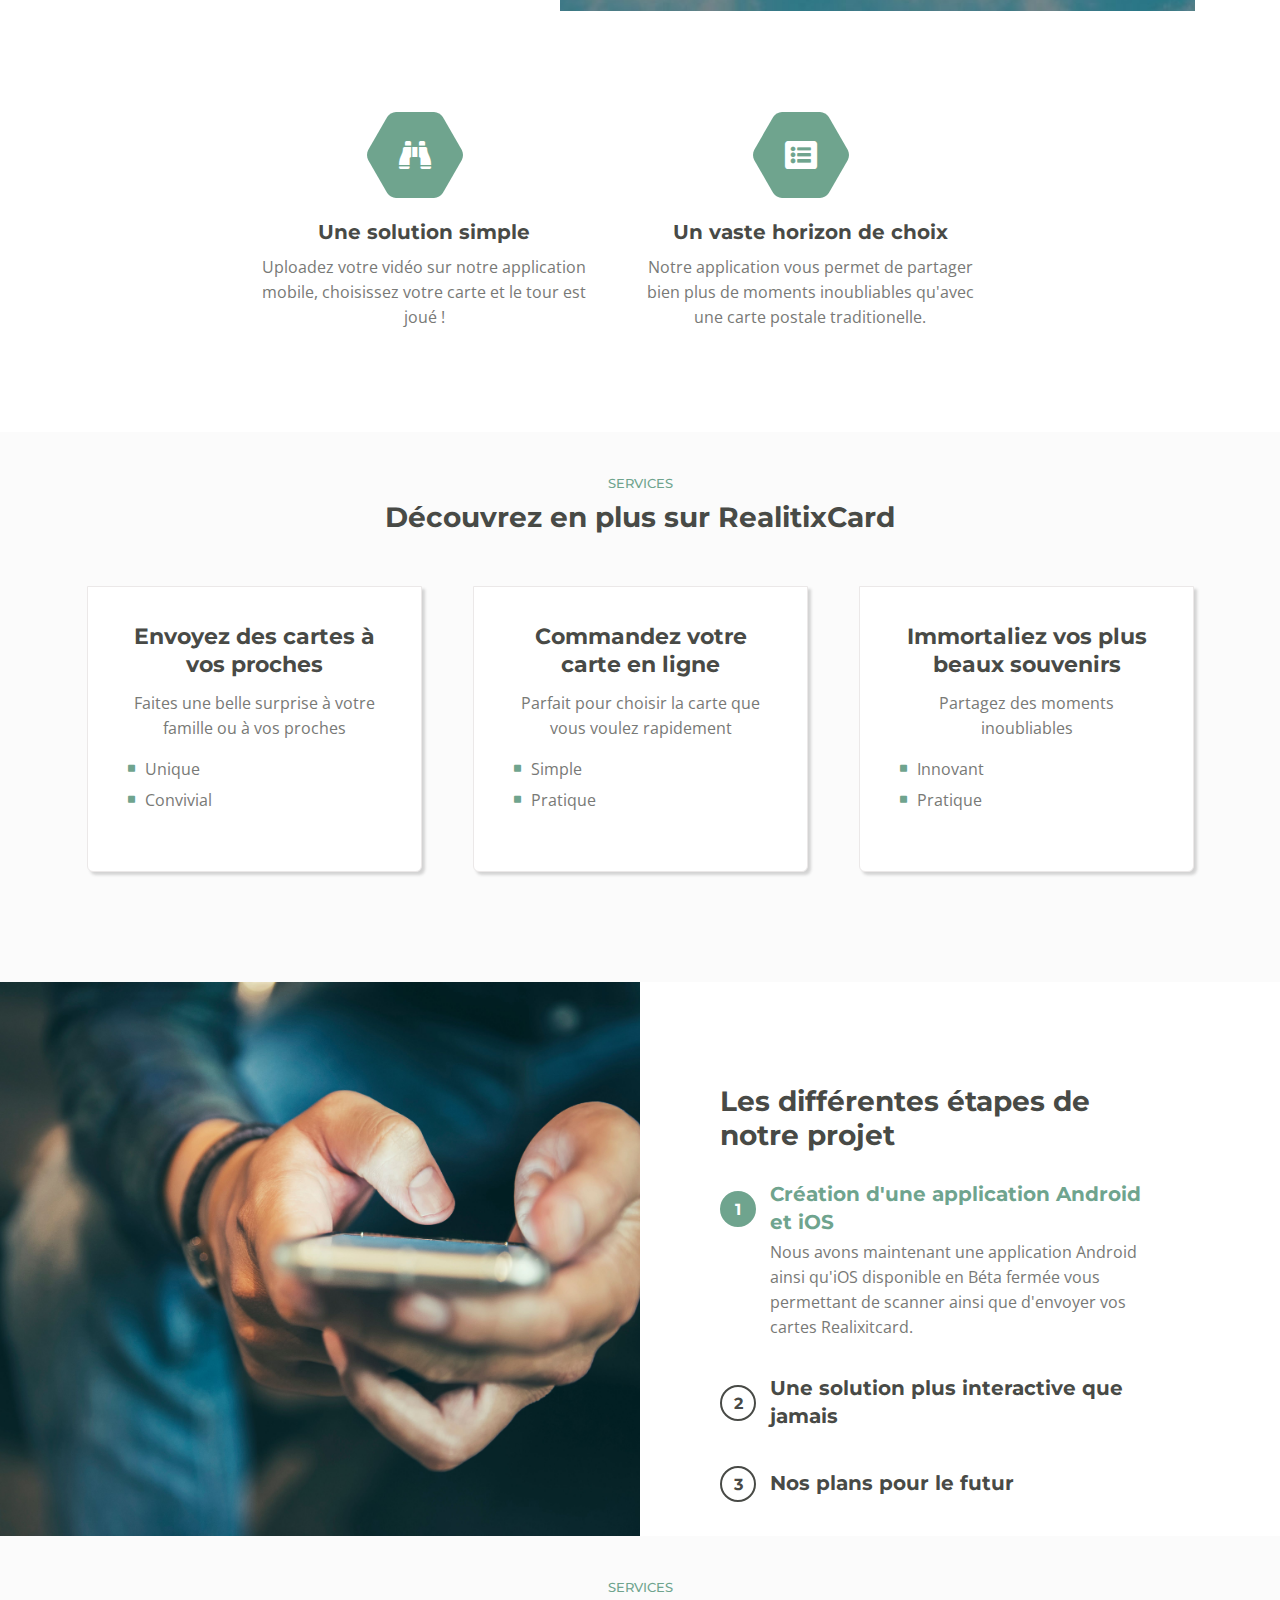
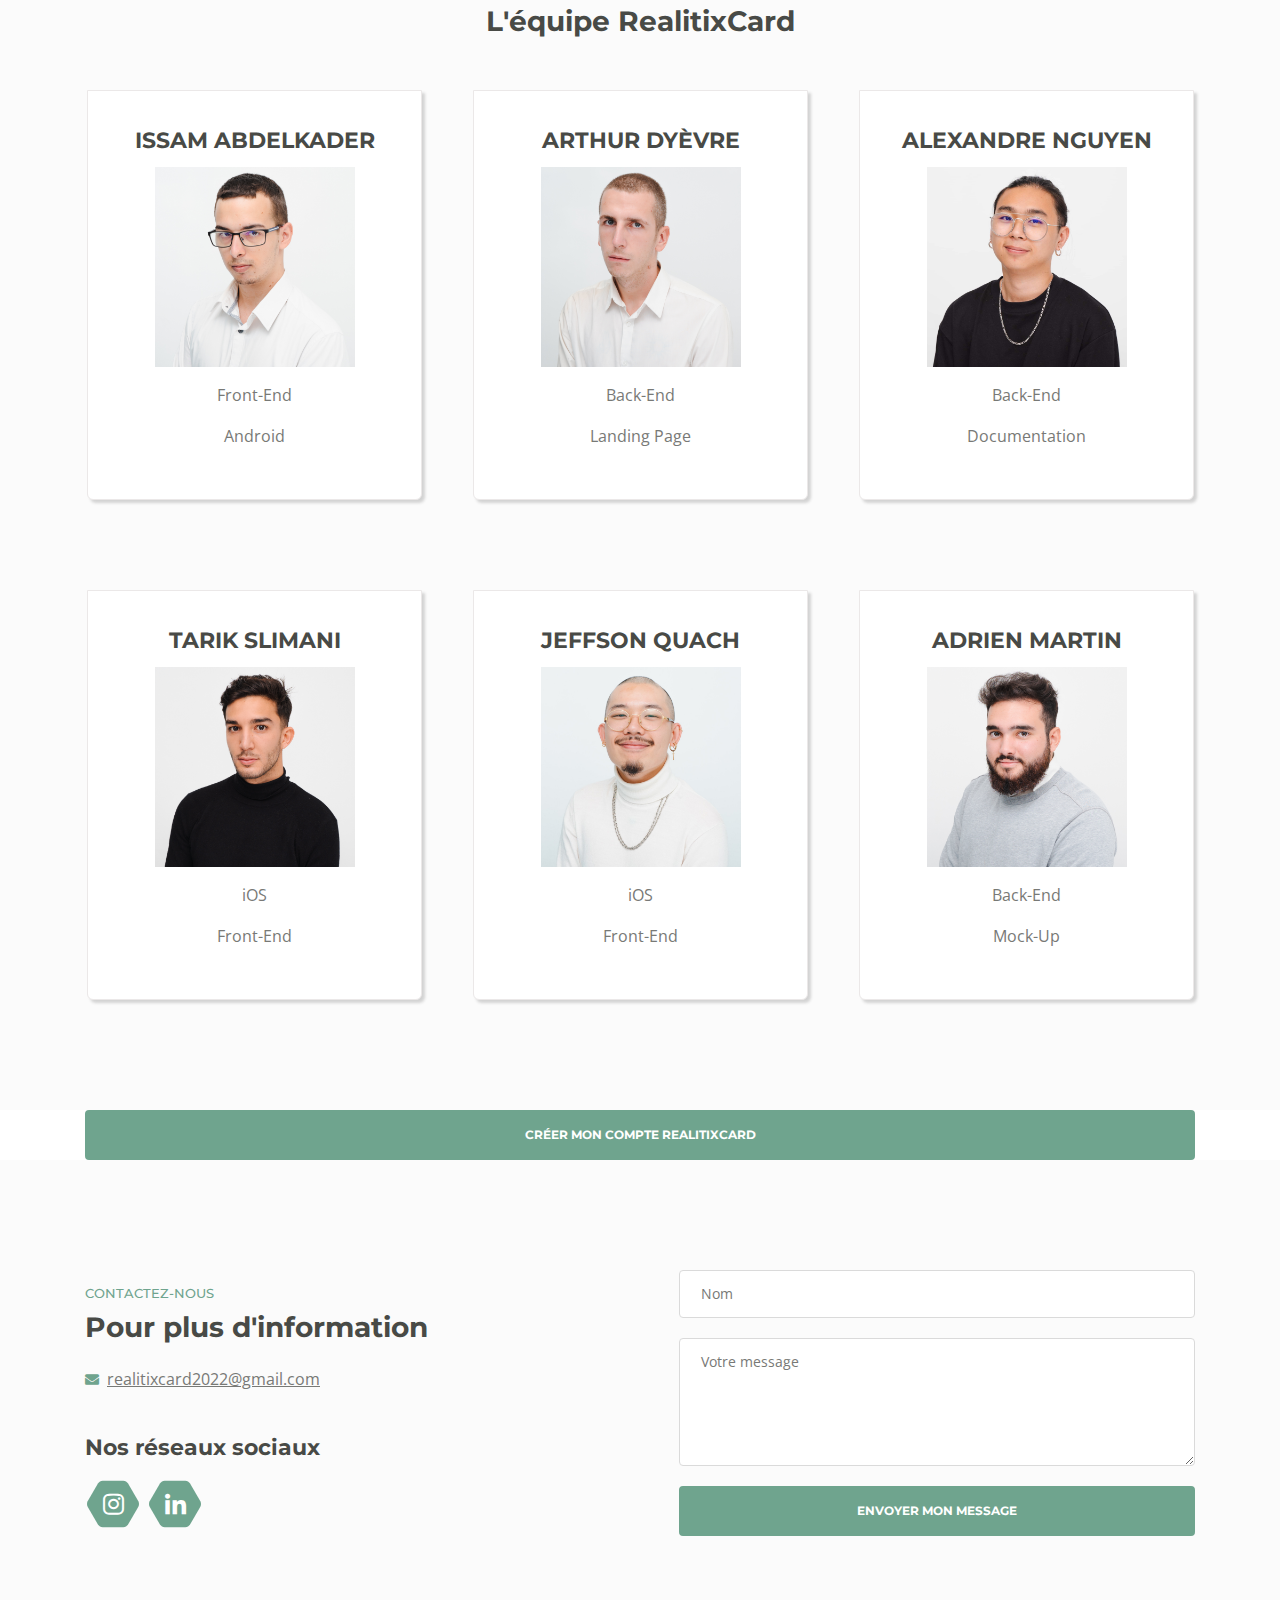
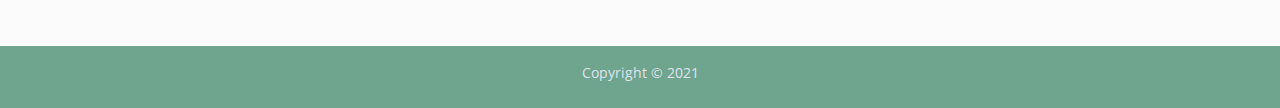
==== commit 61c2702a: "Update index.html" ====
--- a/index.html
+++ b/index.html
@@ -418,7 +418,7 @@
     
     <div id="new account">
         <div class="container">
-        <button onclick="window.open('/accountcreationform.html','targetWindow',
+        <button onclick="window.open(https://github.com/RealitixCard/landingpage/blob/main/accountcreationform.html','targetWindow',
                                    `toolbar=no,
                                     location=no,
                                     status=no,
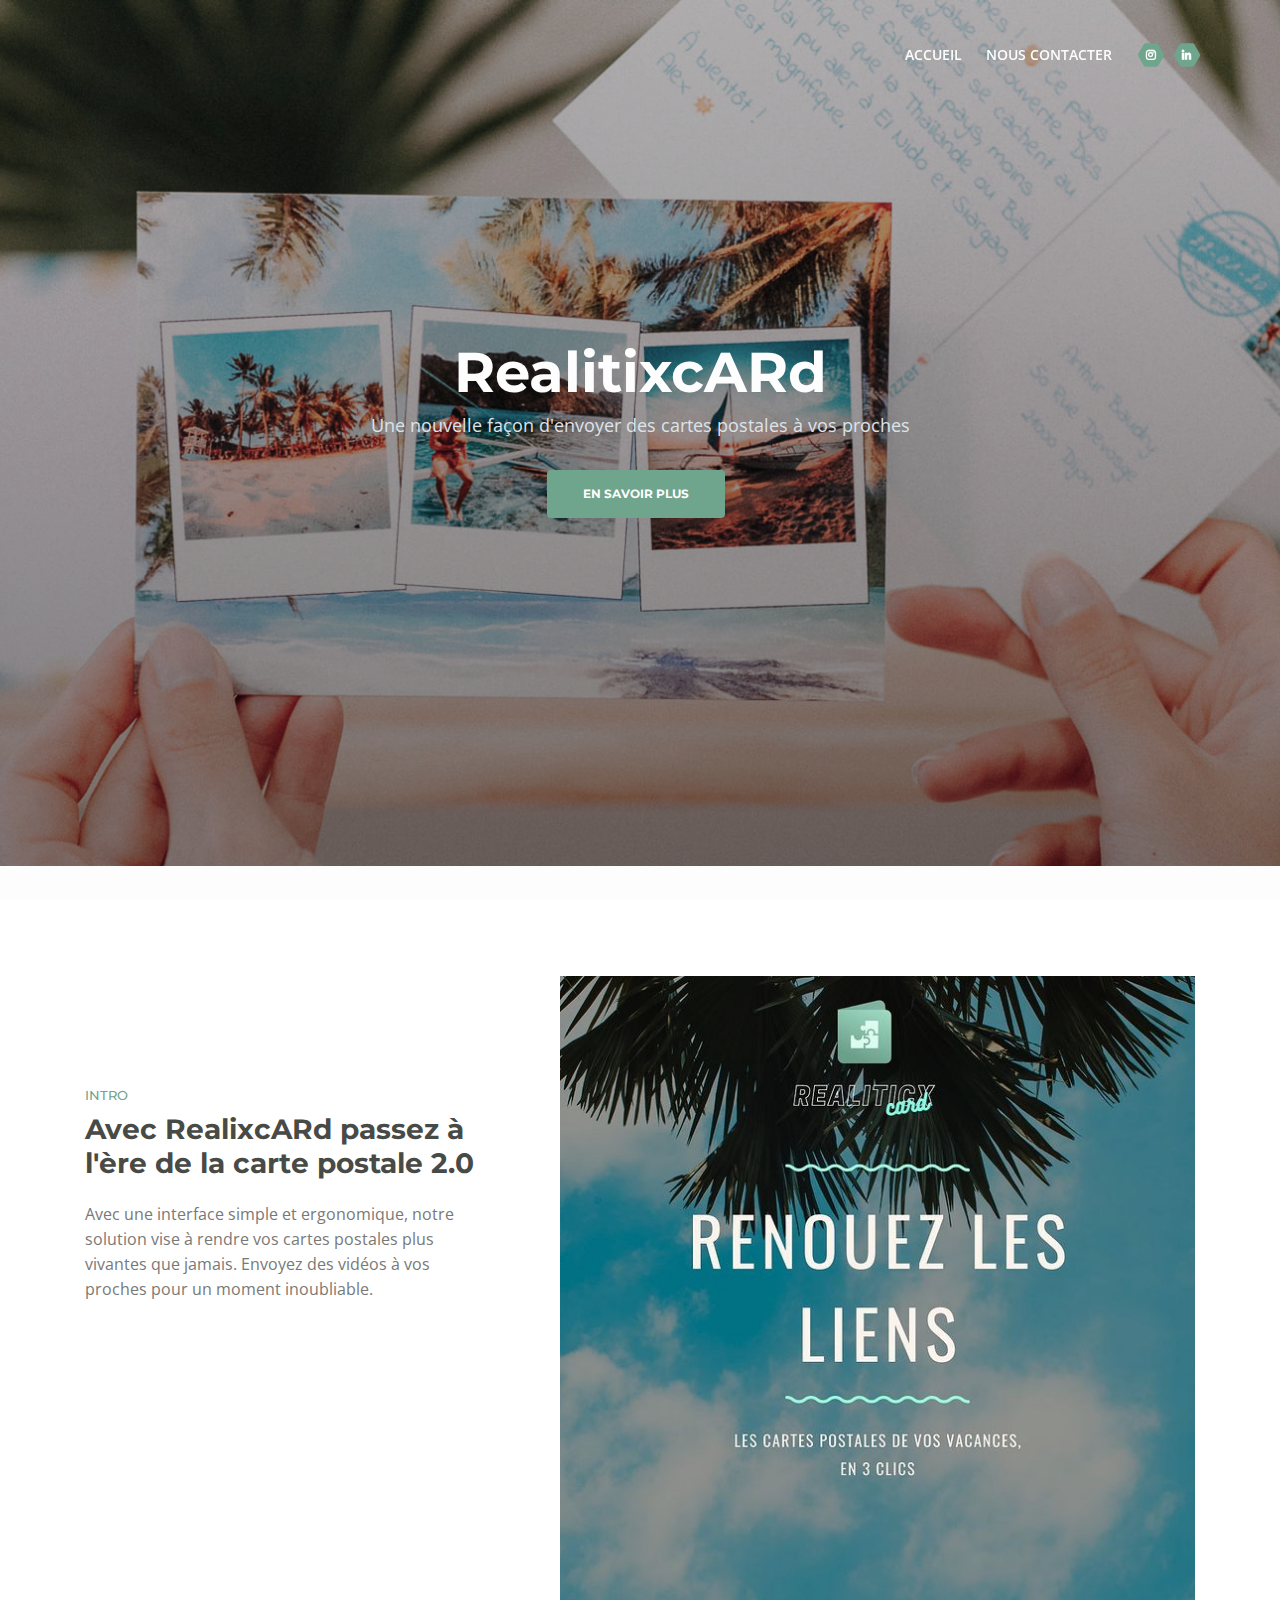
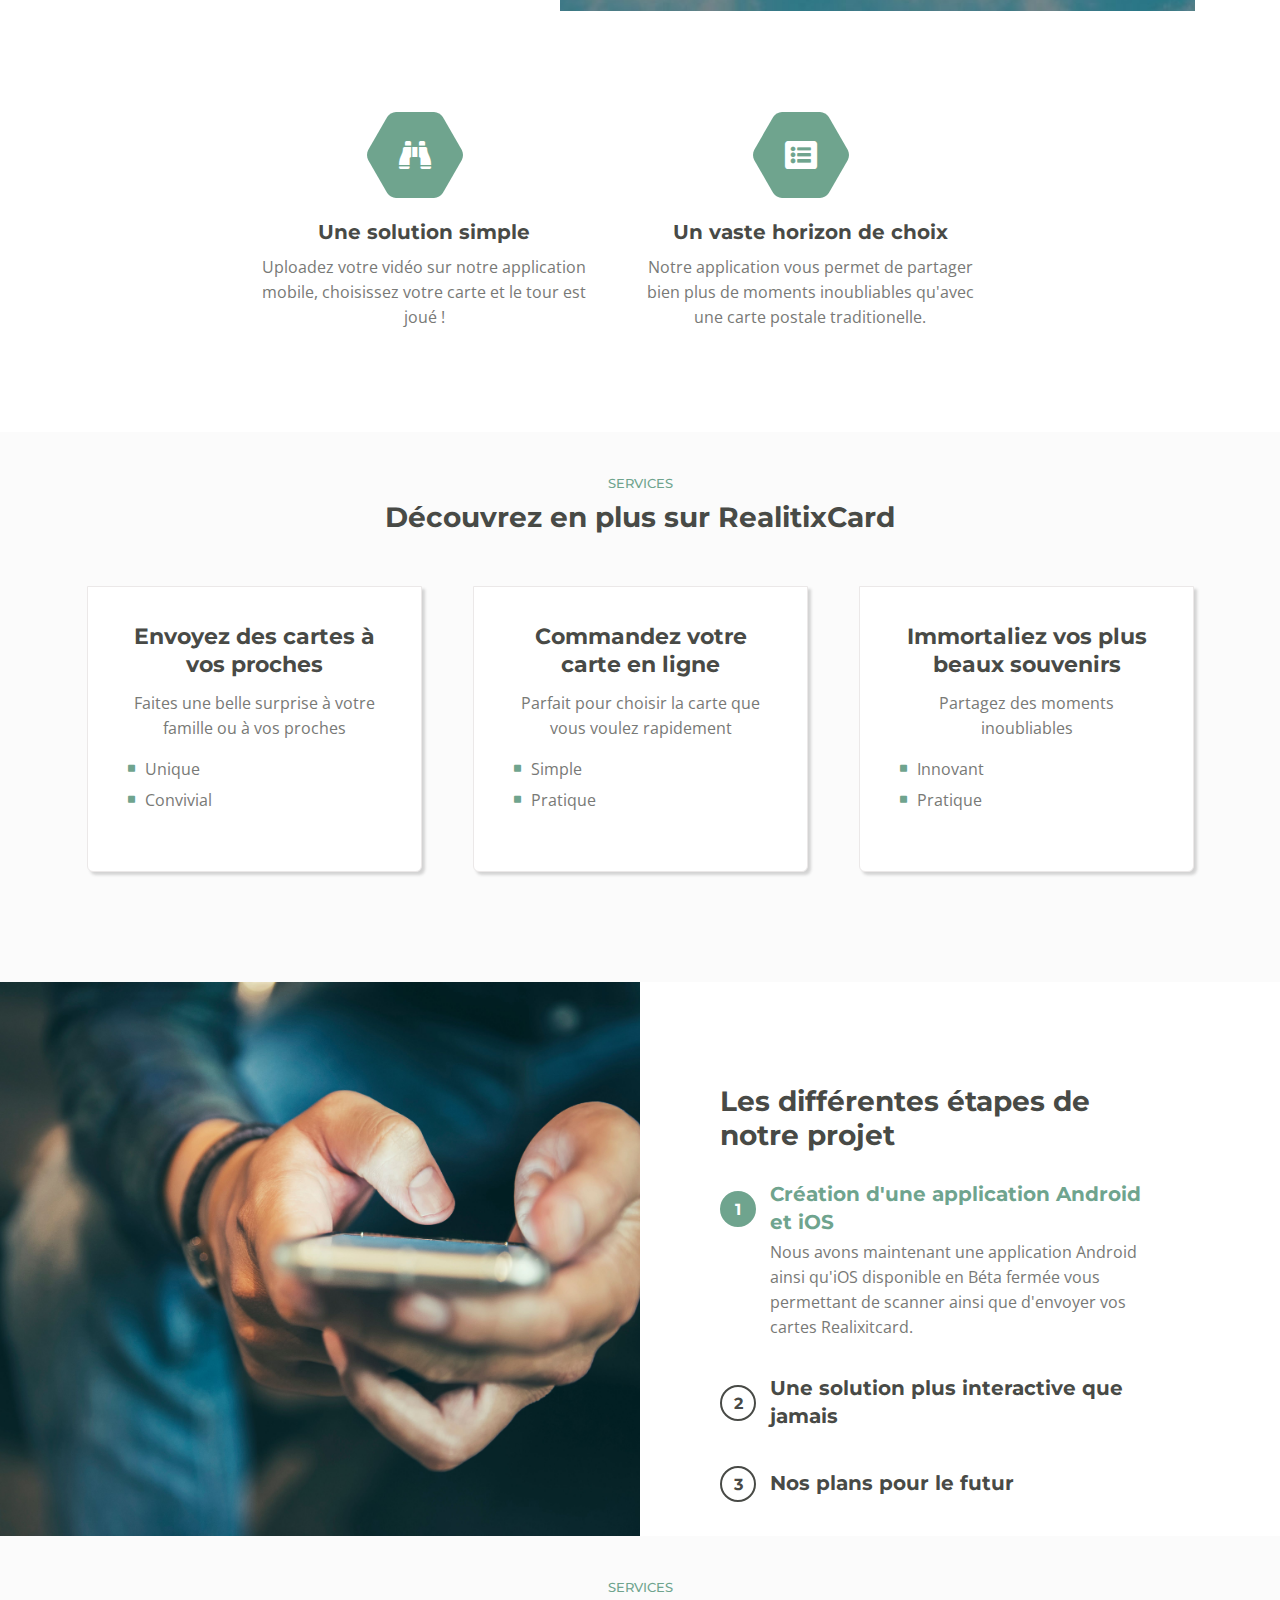
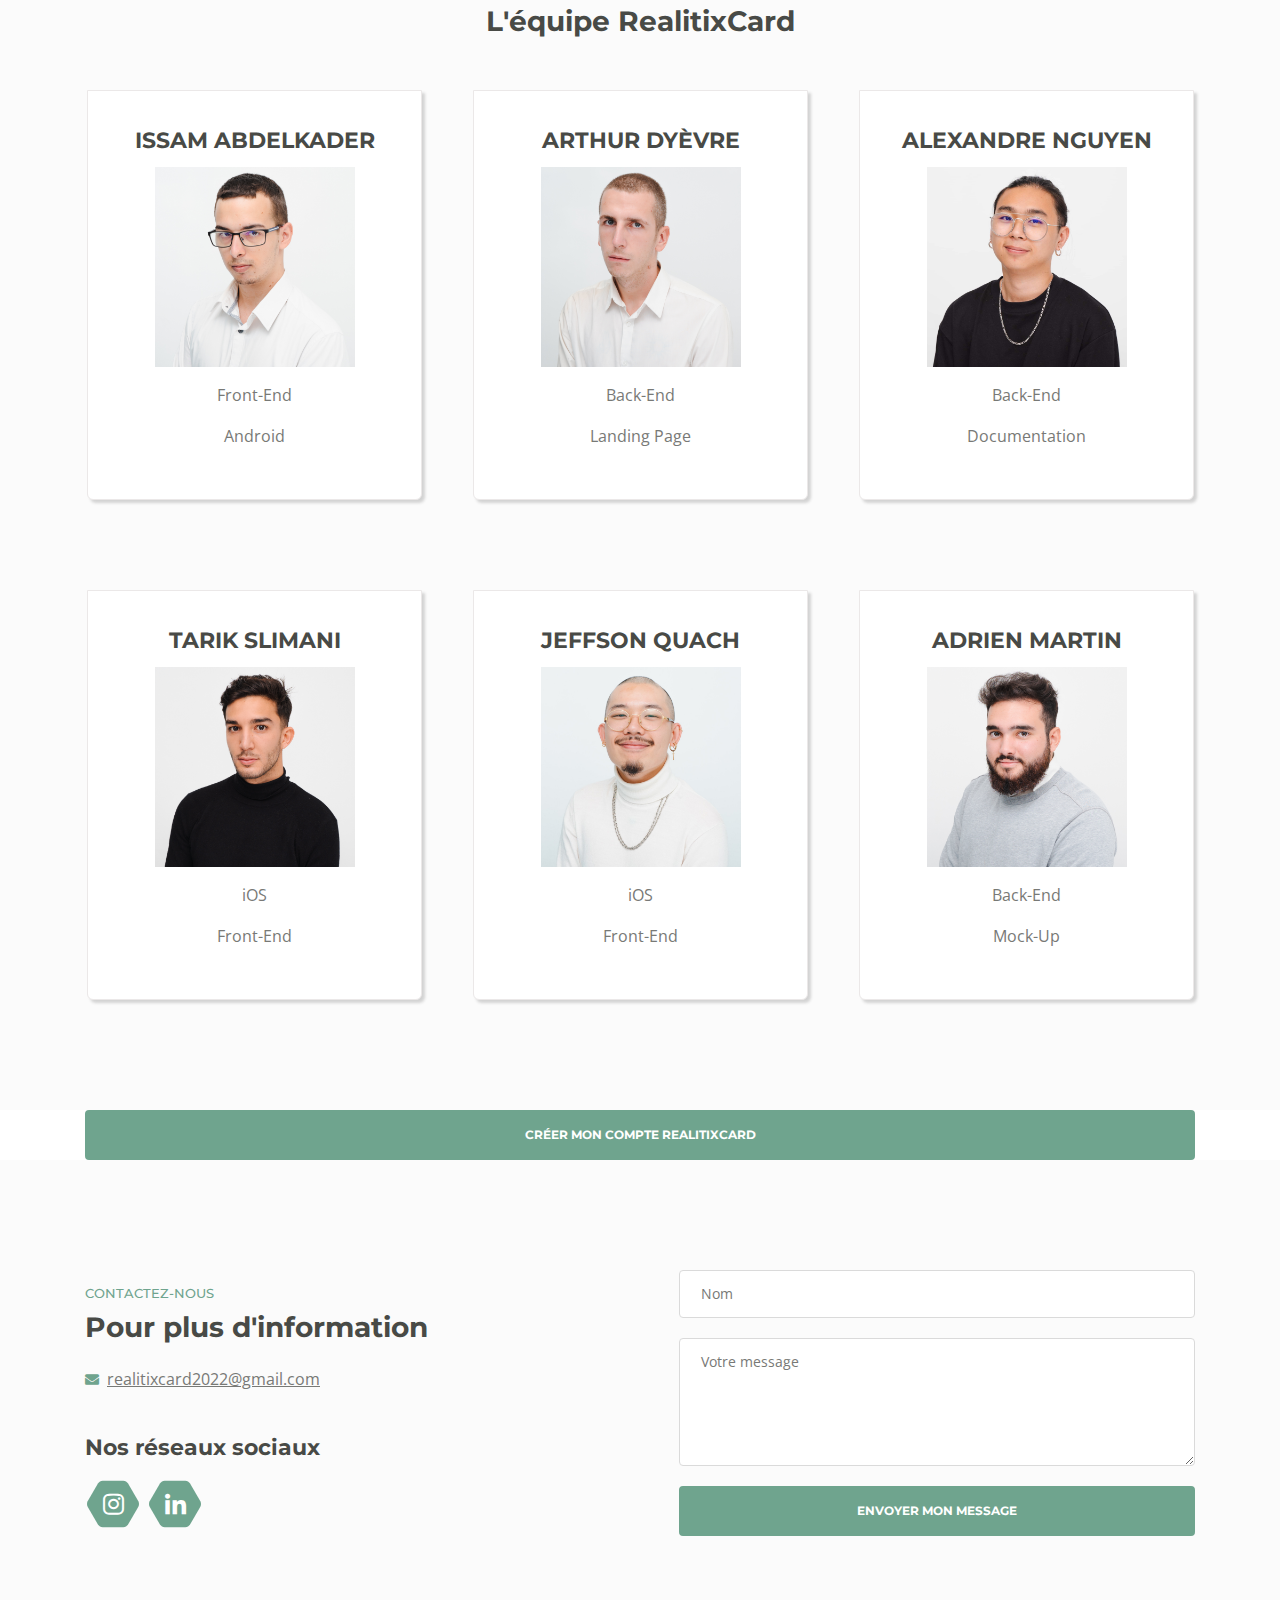
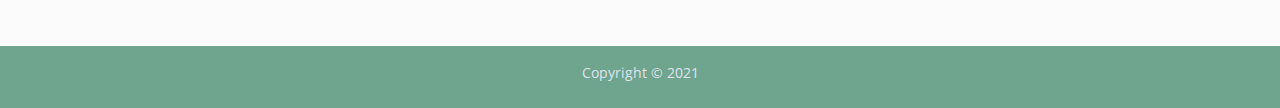
==== commit 005bb7fc: "Update index.html" ====
--- a/index.html
+++ b/index.html
@@ -418,7 +418,7 @@
     
     <div id="new account">
         <div class="container">
-        <button onclick="window.open(https://github.com/RealitixCard/landingpage/blob/main/accountcreationform.html','targetWindow',
+        <button onclick="window.open('https://github.com/RealitixCard/landingpage/blob/main/accountcreationform.html','targetWindow',
                                    `toolbar=no,
                                     location=no,
                                     status=no,
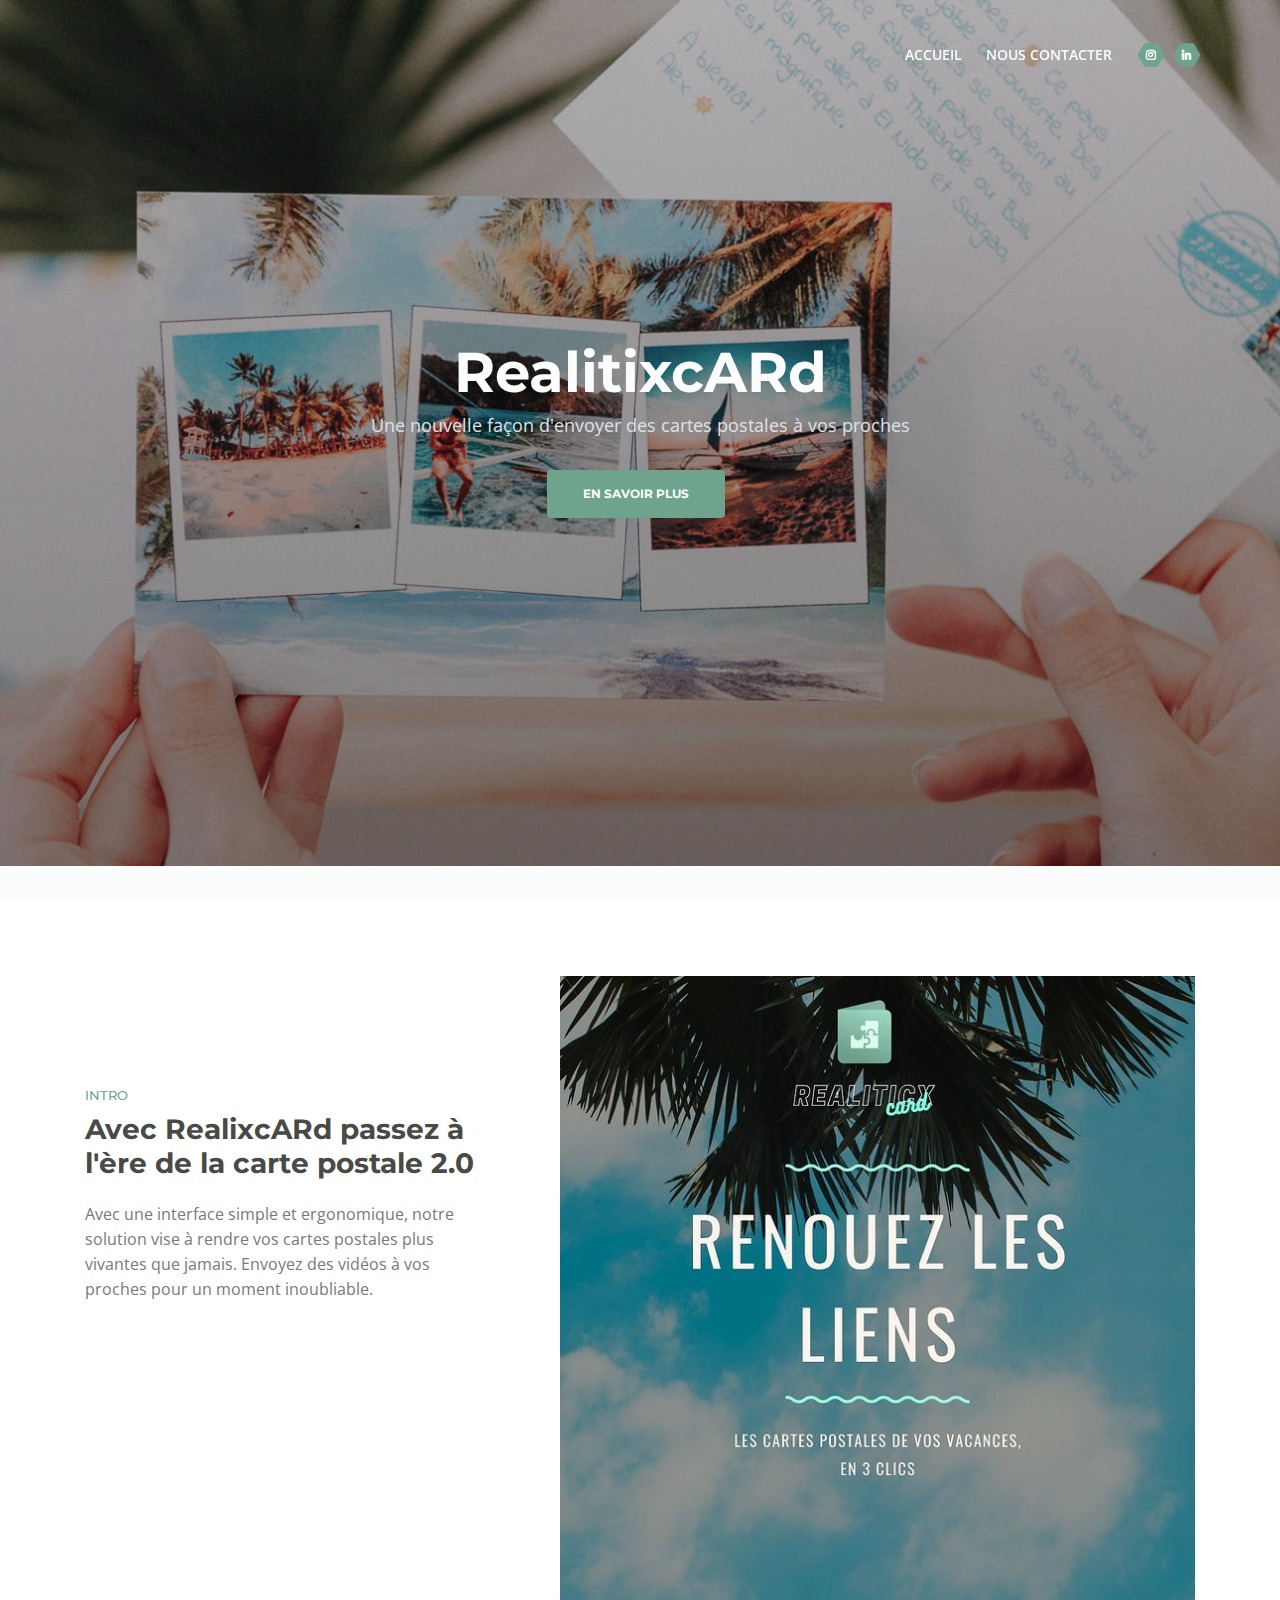
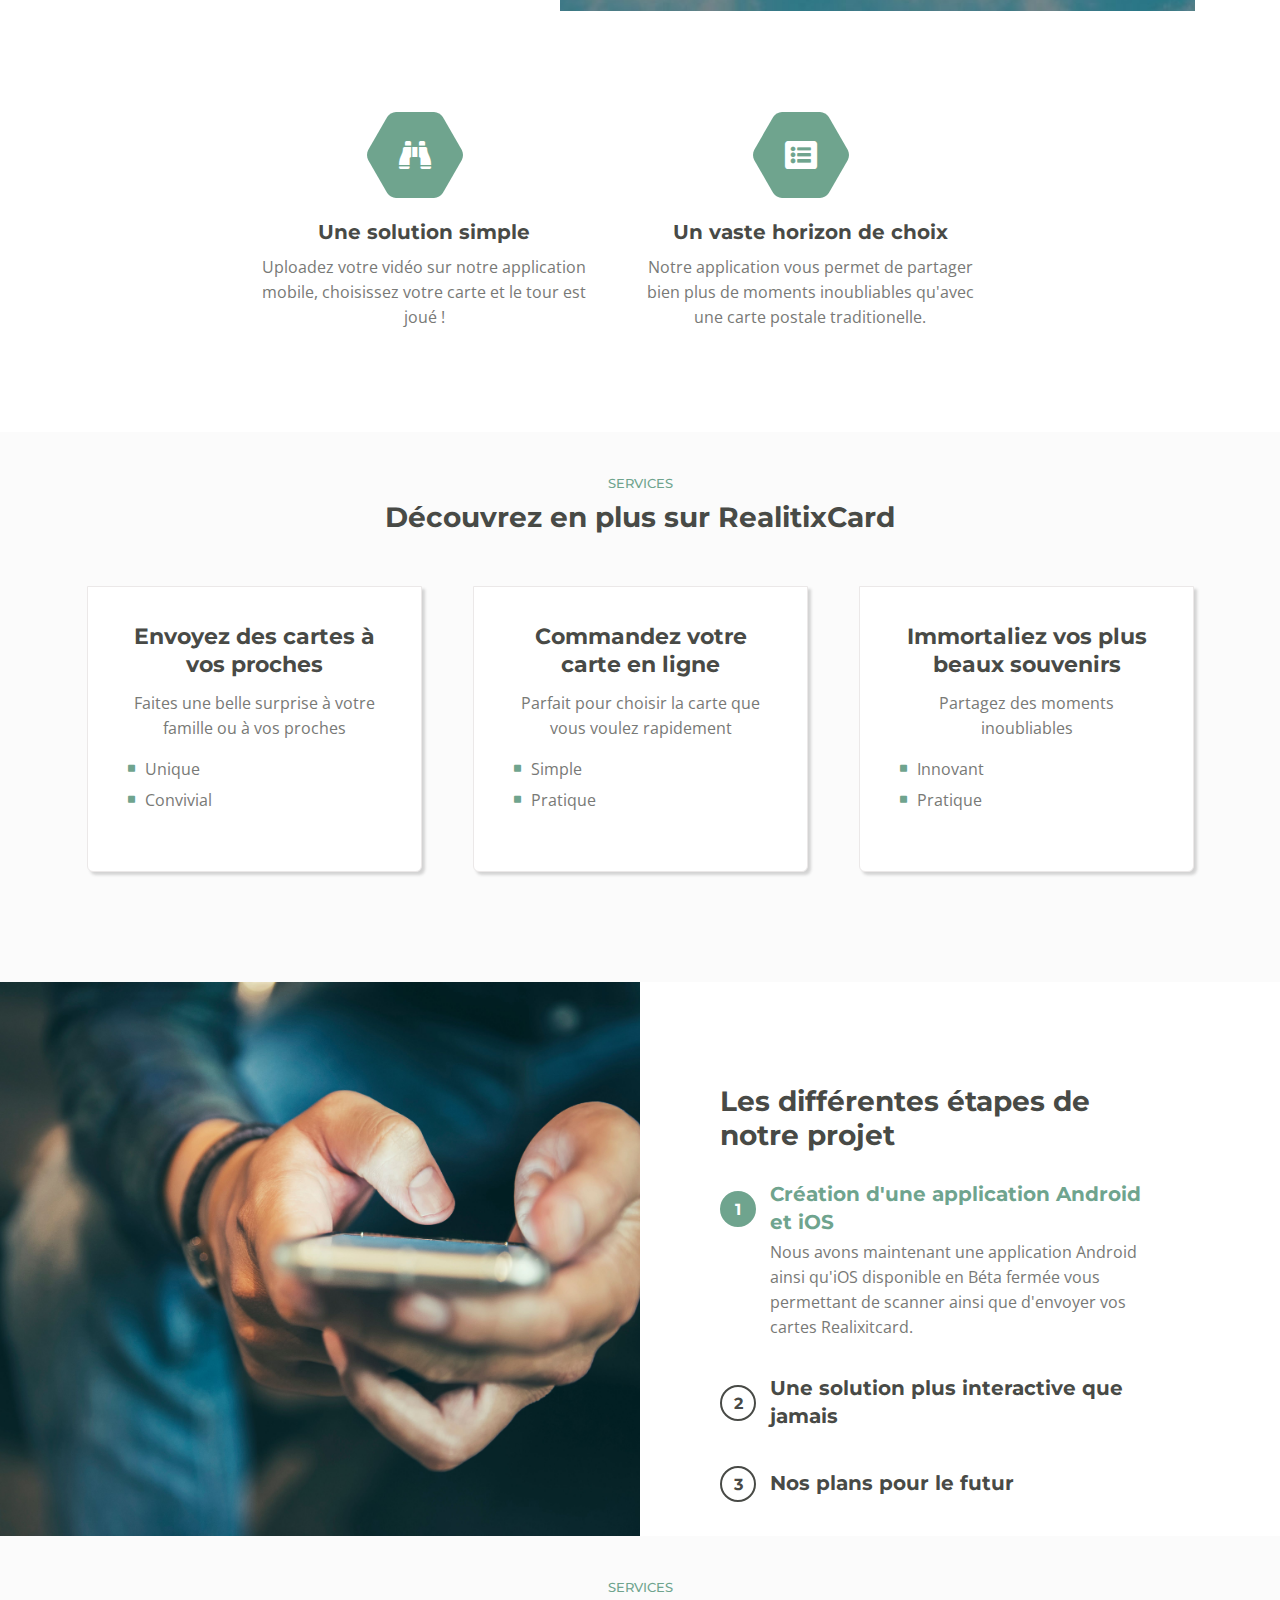
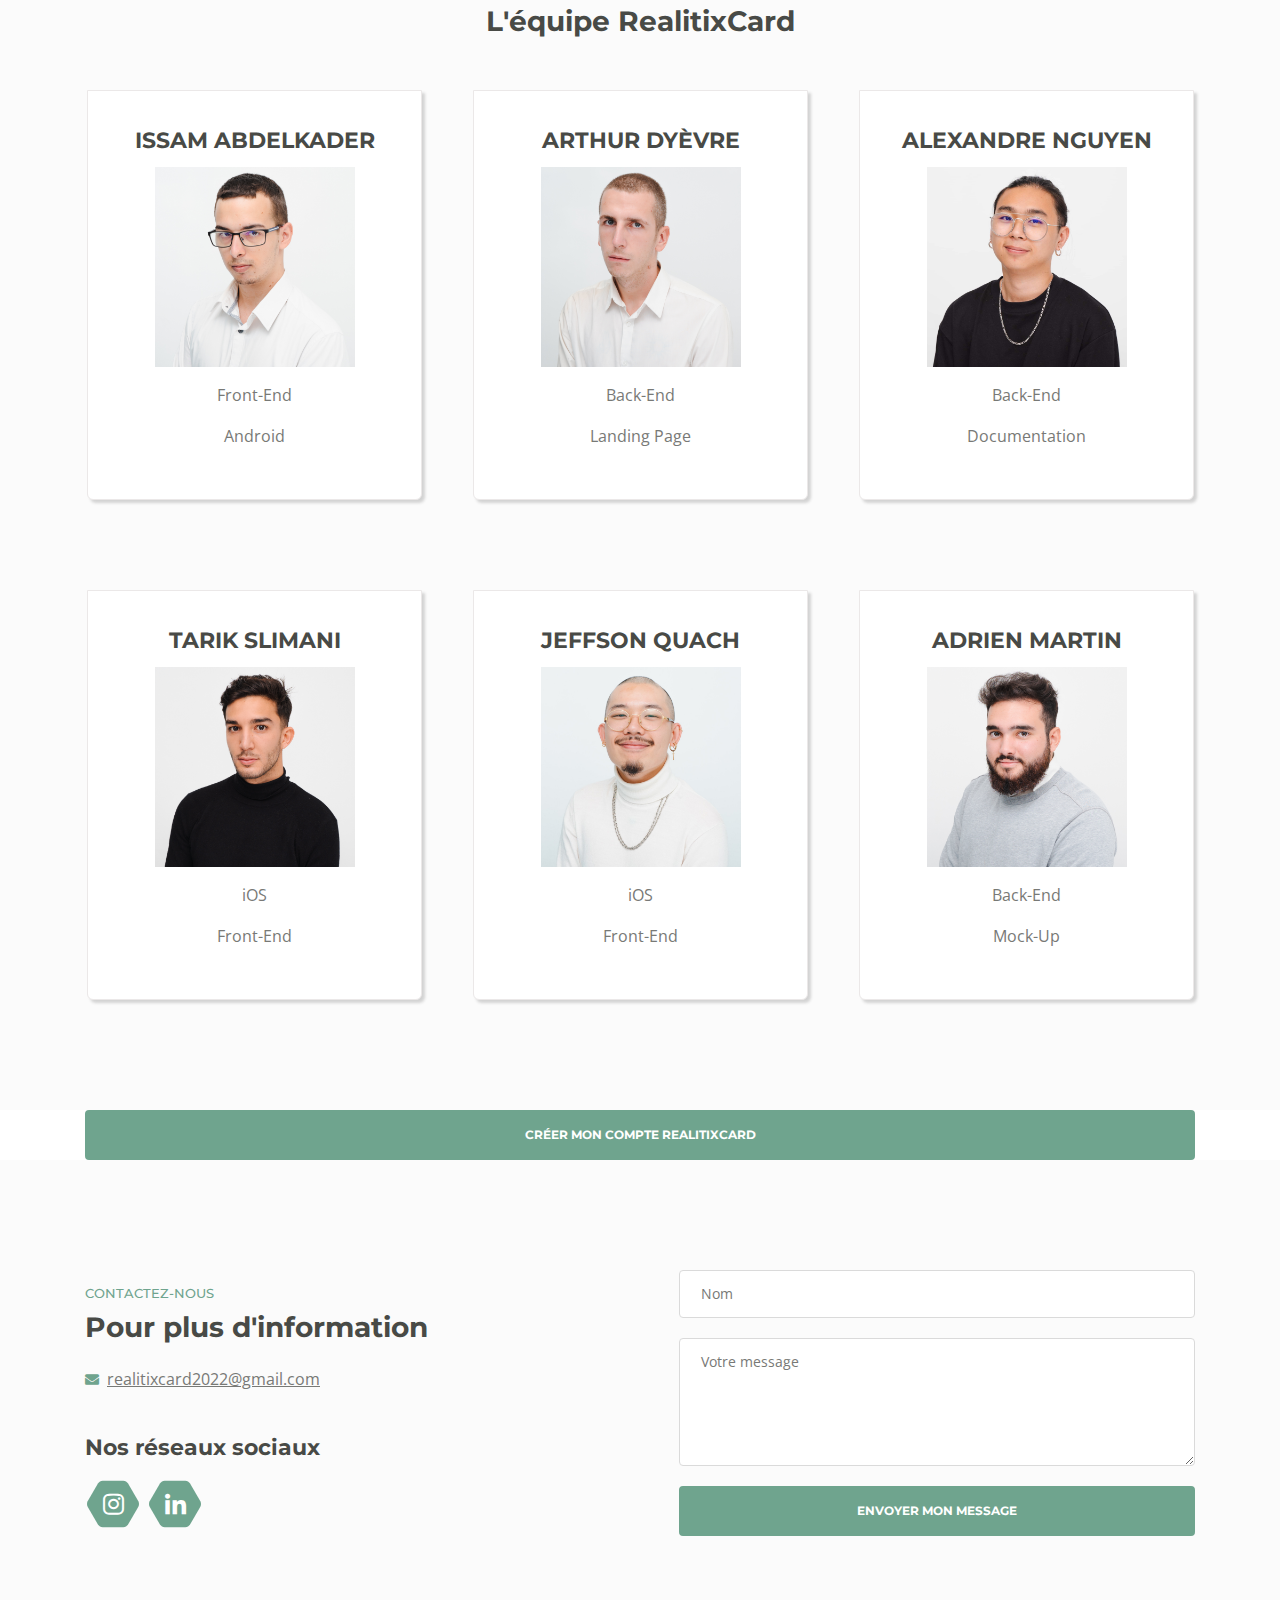
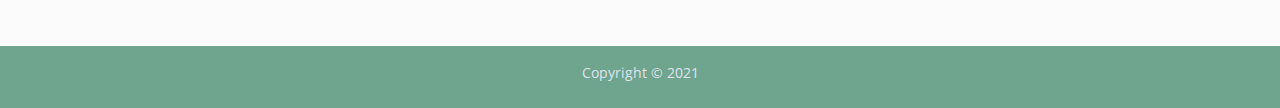
==== commit 7cd1c135: "Update index.html" ====
--- a/index.html
+++ b/index.html
@@ -418,7 +418,7 @@
     
     <div id="new account">
         <div class="container">
-        <button onclick="window.open('https://github.com/RealitixCard/landingpage/blob/main/accountcreationform.html','targetWindow',
+        <button onclick="window.open('/accountcreationform.html','targetWindow',
                                    `toolbar=no,
                                     location=no,
                                     status=no,
